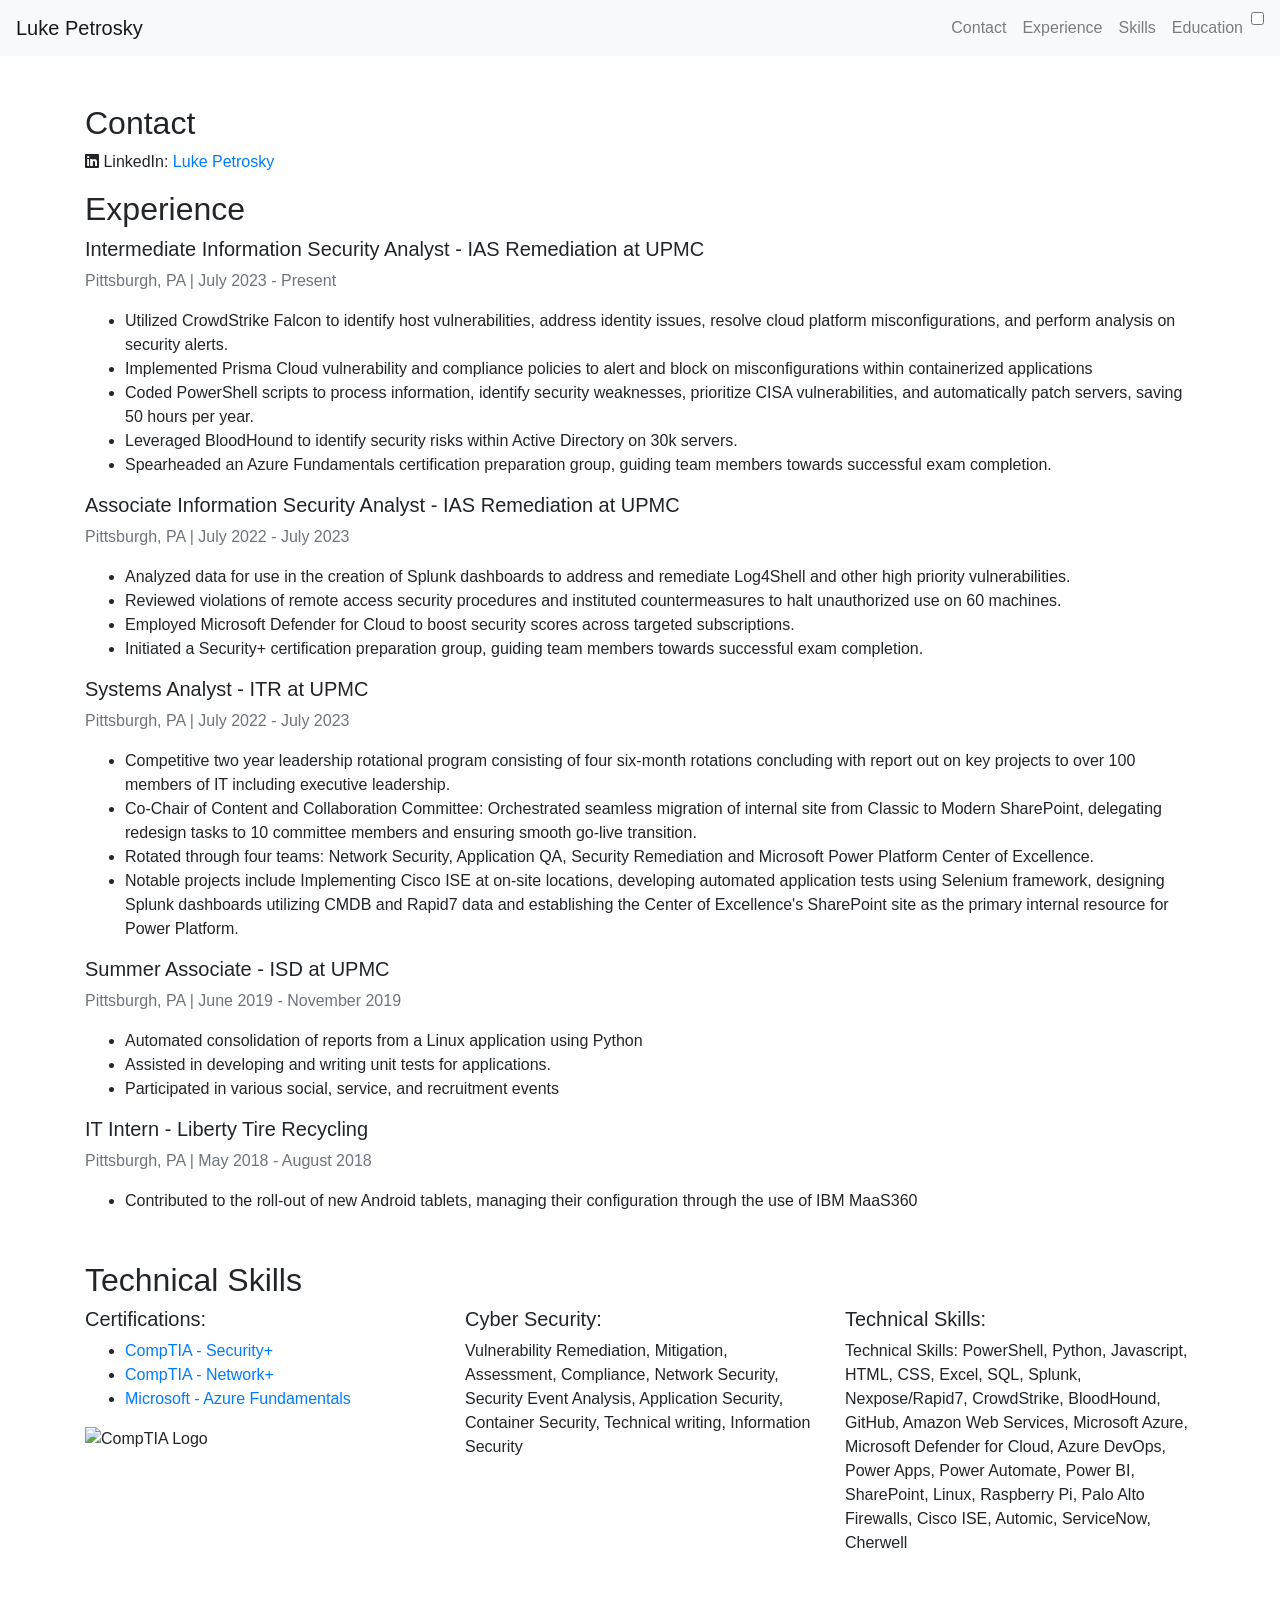
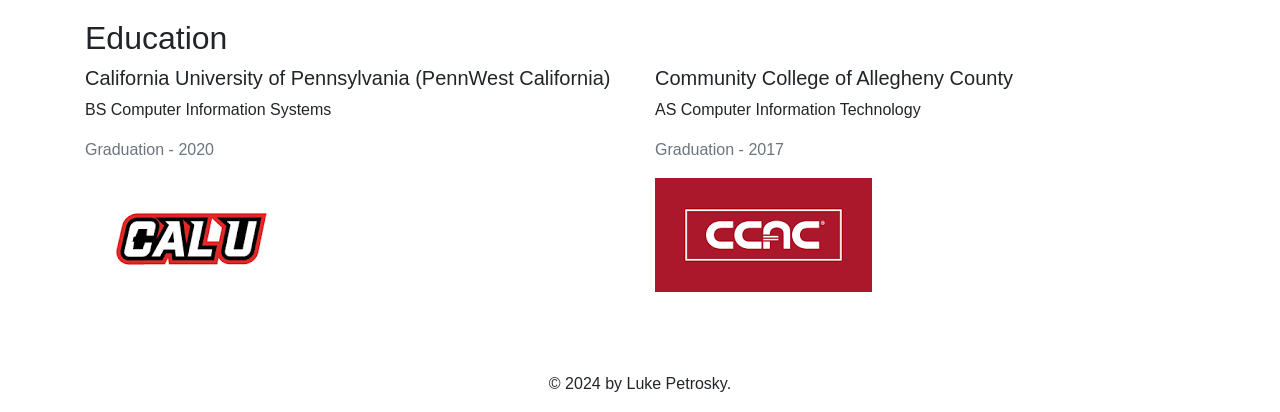
==== index.html @ 0eb3cc30 "Remove personal email and phone number from website" ====
<!DOCTYPE html>
<html lang="en">

<head>
    <meta charset="UTF-8">
    <meta name="viewport" content="width=device-width, initial-scale=1.0">
    <title>Luke Petrosky - Resume</title>
    <link href="https://maxcdn.bootstrapcdn.com/bootstrap/4.5.2/css/bootstrap.min.css" rel="stylesheet">
    <link rel="stylesheet" href="styles.css">
    <link rel="stylesheet" href="https://cdnjs.cloudflare.com/ajax/libs/font-awesome/5.15.3/css/all.min.css">
    <link rel="stylesheet" href="https://cdnjs.cloudflare.com/ajax/libs/aos/2.3.1/aos.css">
    <script defer src="https://cdnjs.cloudflare.com/ajax/libs/aos/2.3.1/aos.js"></script>
    <script defer src="scripts.js"></script>
</head>

<body>
    <!-- Navbar -->
    <nav class="navbar navbar-expand-lg navbar-light bg-light">
        <a class="navbar-brand" href="#">Luke Petrosky</a>
        <button class="navbar-toggler" type="button" data-toggle="collapse" data-target="#navbarNav"
            aria-controls="navbarNav" aria-expanded="false" aria-label="Toggle navigation">
            <span class="navbar-toggler-icon"></span>
        </button>
        <div class="collapse navbar-collapse" id="navbarNav">
            <ul class="navbar-nav ml-auto">
                <li class="nav-item">
                    <a class="nav-link" href="#contact">Contact</a>
                </li>
                <li class="nav-item">
                    <a class="nav-link" href="#experience">Experience</a>
                </li>
                <li class="nav-item">
                    <a class="nav-link" href="#skills">Skills</a>
                </li>
                <li class="nav-item">
                    <a class="nav-link" href="#education">Education</a>
                </li>
                <div class="theme-switch-wrapper">
                    <label class="theme-switch" for="checkbox">
                        <input type="checkbox" id="checkbox" />
                        <div class="slider round"></div>
                    </label>
                </div>
            </ul>
        </div>
    </nav>

    <!-- Content Sections -->
    <div class="container mt-5">
        
        <!-- Contact Section -->
        <section id="contact" data-aos="fade-up" data-aos-delay="450">
            <h2>Contact</h2>
            <div class="row">
                <div class="col-lg-4 col-md-12">
                    <p><i class="fab fa-linkedin"></i> LinkedIn: <a href="https://www.linkedin.com/in/petroskyluke" target="_blank">Luke Petrosky</a></p>
                </div>
            </div>
        </section>        

        <!-- Experience Section -->
        <section id="experience" class="mb-5" data-aos="fade-up" data-aos-delay="150">
            <h2>Experience</h2>

            <!-- Intermediate Information Security Analyst - IAS Remediation at UPMC -->
            <h5>Intermediate Information Security Analyst - IAS Remediation at UPMC</h5>
            <p class="text-muted">Pittsburgh, PA | July 2023 - Present</p>
            <ul>
                <li>Utilized CrowdStrike Falcon to identify host vulnerabilities, address identity issues, resolve cloud platform misconfigurations, and perform analysis on security alerts.</li>
                <li>Implemented Prisma Cloud vulnerability and compliance policies to alert and block on misconfigurations within containerized applications</li>
                <li>Coded PowerShell scripts to process information, identify security weaknesses, prioritize CISA vulnerabilities, and automatically patch servers, saving 50 hours per year.</li>
                <li>Leveraged BloodHound to identify security risks within Active Directory on 30k servers.</li>
                <li>Spearheaded an Azure Fundamentals certification preparation group, guiding team members towards successful exam completion.</li>
            </ul>
                    
            <!-- Information Security Analyst - IAS Remediation at UPMC -->
            <h5>Associate Information Security Analyst - IAS Remediation at UPMC</h5>
            <p class="text-muted">Pittsburgh, PA | July 2022 - July 2023</p>
            <ul>
                <li>Analyzed data for use in the creation of Splunk dashboards to address and remediate Log4Shell and other high priority vulnerabilities.</li>
                <li>Reviewed violations of remote access security procedures and instituted countermeasures to halt unauthorized use on 60 machines.</li>
                <li>Employed Microsoft Defender for Cloud to boost security scores across targeted subscriptions.</li>
                <li>Initiated a Security+ certification preparation group, guiding team members towards successful exam completion.</li>
            </ul>               

            <!-- Systems Analyst - ITR at UPMC -->
            <h5>Systems Analyst - ITR at UPMC</h5>
            <p class="text-muted">Pittsburgh, PA | July 2022 - July 2023</p>
            <ul>
                <li>Competitive two year leadership rotational program consisting of four six-month rotations concluding with report out on key projects to over 100 members of IT including executive leadership.</li>
                <li>Co-Chair of Content and Collaboration Committee: Orchestrated seamless migration of internal site from Classic to Modern SharePoint, delegating redesign tasks to 10 committee members and ensuring smooth go-live transition.</li>
                <li>Rotated through four teams: Network Security, Application QA, Security Remediation and Microsoft Power Platform Center of Excellence.</li>
                <li>Notable projects include Implementing Cisco ISE at on-site locations, developing automated application tests using Selenium framework, designing Splunk dashboards utilizing CMDB and Rapid7 data and establishing the Center of Excellence's SharePoint site as the primary internal resource for Power Platform.</li>
            </ul> 
             

            <!-- UPMC - Summer Associate Information Services Division -->
            <h5>Summer Associate - ISD at UPMC</h5>
            <p class="text-muted">Pittsburgh, PA | June 2019 - November 2019</p>
            <ul>
                <li>Automated consolidation of reports from a Linux application using Python</li>
                <li>Assisted in developing and writing unit tests for applications.</li>
                <li>Participated in various social, service, and recruitment events</li>
            </ul>

            <!-- Liberty Tire Recycling - IT Intern -->
            <h5>IT Intern - Liberty Tire Recycling</h5>
            <p class="text-muted">Pittsburgh, PA | May 2018 - August 2018</p>
            <ul>
                <li>Contributed to the roll-out of new Android tablets, managing their configuration through the use of IBM MaaS360</li>
            </ul>

            <!-- Other Experience entries here -->
        </section>

        <!-- Technical Skills Section -->
        <section id="skills" class="mb-5" data-aos="fade-up" data-aos-delay="300">
            <h2>Technical Skills</h2>
            <div class="row">
                <div class="col-lg-4 col-md-12">
                    <h5>Certifications:</h5>
                    <ul>
                        <li><a href="https://www.credly.com/badges/768855b1-6e17-4459-abb5-33ac93d474e7/public_url" target="_blank">CompTIA - Security+</a></li>
                        <li><a href="https://www.credly.com/badges/8f2d72f3-b000-4897-94e5-d560f9b10db9/public_url" target="_blank">CompTIA - Network+</a></li>
                        <li><a href="https://learn.microsoft.com/en-us/users/lukepetrosky-2242/credentials/c1825ad7383b3719" target="_blank">Microsoft - Azure Fundamentals</a></li>
                    </ul>
                    <img src="https://logowik.com/content/uploads/images/comptia8985.logowik.com.webp" alt="CompTIA Logo" class="img-fluid mb-2" style="max-width: 150px;">
                </div>                
                
                <div class="col-lg-4 col-md-12">
                    <h5>Cyber Security:</h5>
                    <p>Vulnerability Remediation, Mitigation, Assessment, Compliance, Network Security, Security Event Analysis, Application Security, Container Security, Technical writing, Information Security</p>
                </div>                
                <div class="col-lg-4 col-md-12">
                    <h5>Technical Skills:</h5>
                    <p>Technical Skills: PowerShell, Python, Javascript, HTML, CSS, Excel, SQL, Splunk, Nexpose/Rapid7, CrowdStrike, BloodHound, GitHub, Amazon Web Services, Microsoft Azure, Microsoft Defender for Cloud, Azure DevOps, Power Apps, Power Automate, Power BI, SharePoint, Linux, Raspberry Pi, Palo Alto Firewalls, Cisco ISE, Automic, ServiceNow, Cherwell</p>
                </div>
            </div>
        </section>

        <!-- Education Section -->
        <section id="education" class="mb-5" data-aos="fade-up" data-aos-delay="150">
            <h2>Education</h2>

            <div class="row">
                <div class="col-md-6">
                    <h5>California University of Pennsylvania (PennWest California)</h5>
                    <p>BS Computer Information Systems</p>
                    <p class="text-muted">Graduation - 2020</p>
                    <img src="[data-uri]"
                        alt="CALU Logo" class="img-fluid mb-2">
                </div>
                <div class="col-md-6">
                    <h5>Community College of Allegheny County</h5>
                    <p>AS Computer Information Technology</p>
                    <p class="text-muted">Graduation - 2017</p>
                    <img src="[data-uri]"
                        alt="CCAC Logo" class="img-fluid mb-2">
                </div>
            </div>
        </section>
    </div>

    <!-- Footer (if you want one) -->
    <footer class="mt-5">
        <div class="text-center py-3">
            © 2024 by Luke Petrosky.</i>
        </div>
    </footer>

    <!-- JS Libraries -->
    <script src="https://code.jquery.com/jquery-3.5.1.slim.min.js"></script>
    <script src="https://cdn.jsdelivr.net/npm/@popperjs/core@2.9.2/dist/umd/popper.min.js"></script>
    <script src="https://maxcdn.bootstrapcdn.com/bootstrap/4.5.2/js/bootstrap.min.js"></script>
    <script src="https://cdnjs.cloudflare.com/ajax/libs/aos/2.3.1/aos.js"></script>
    <script>
        AOS.init({
            duration: 1200,
        });
    </script>

</body>

</html>
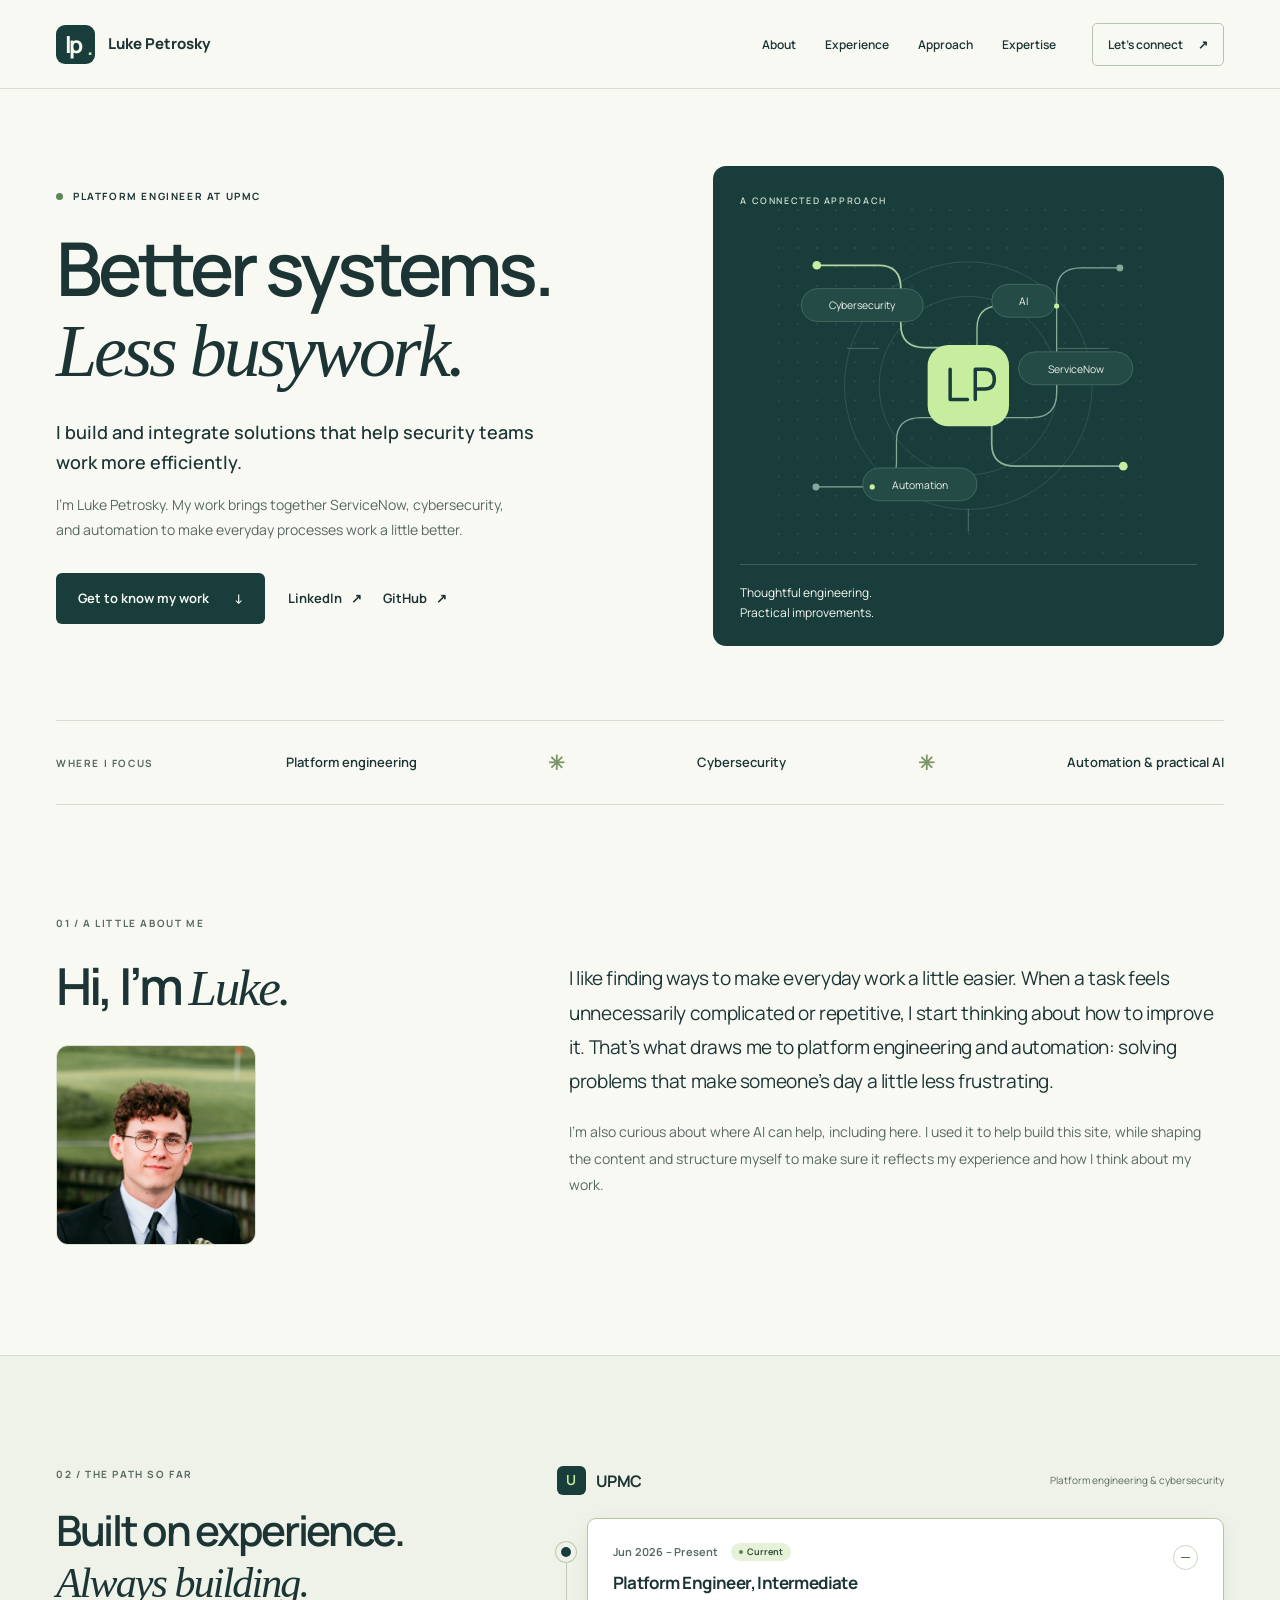
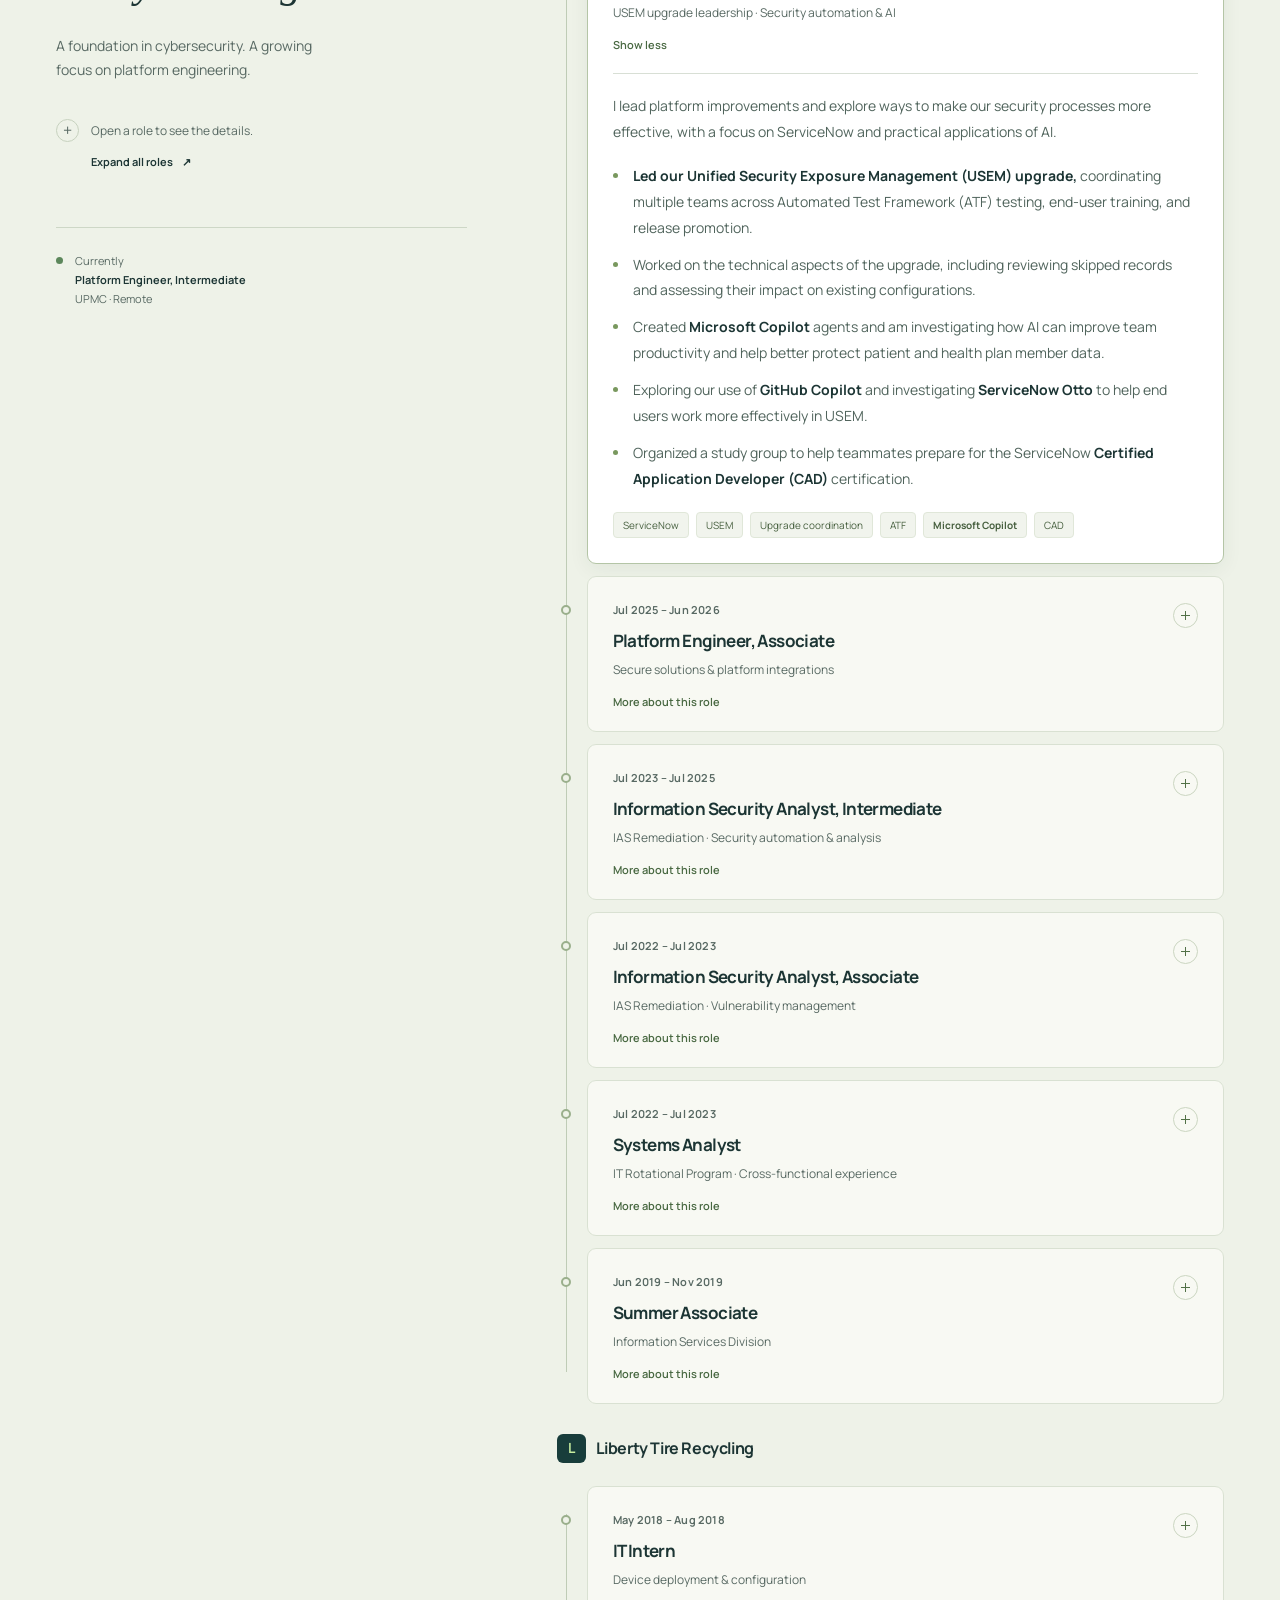
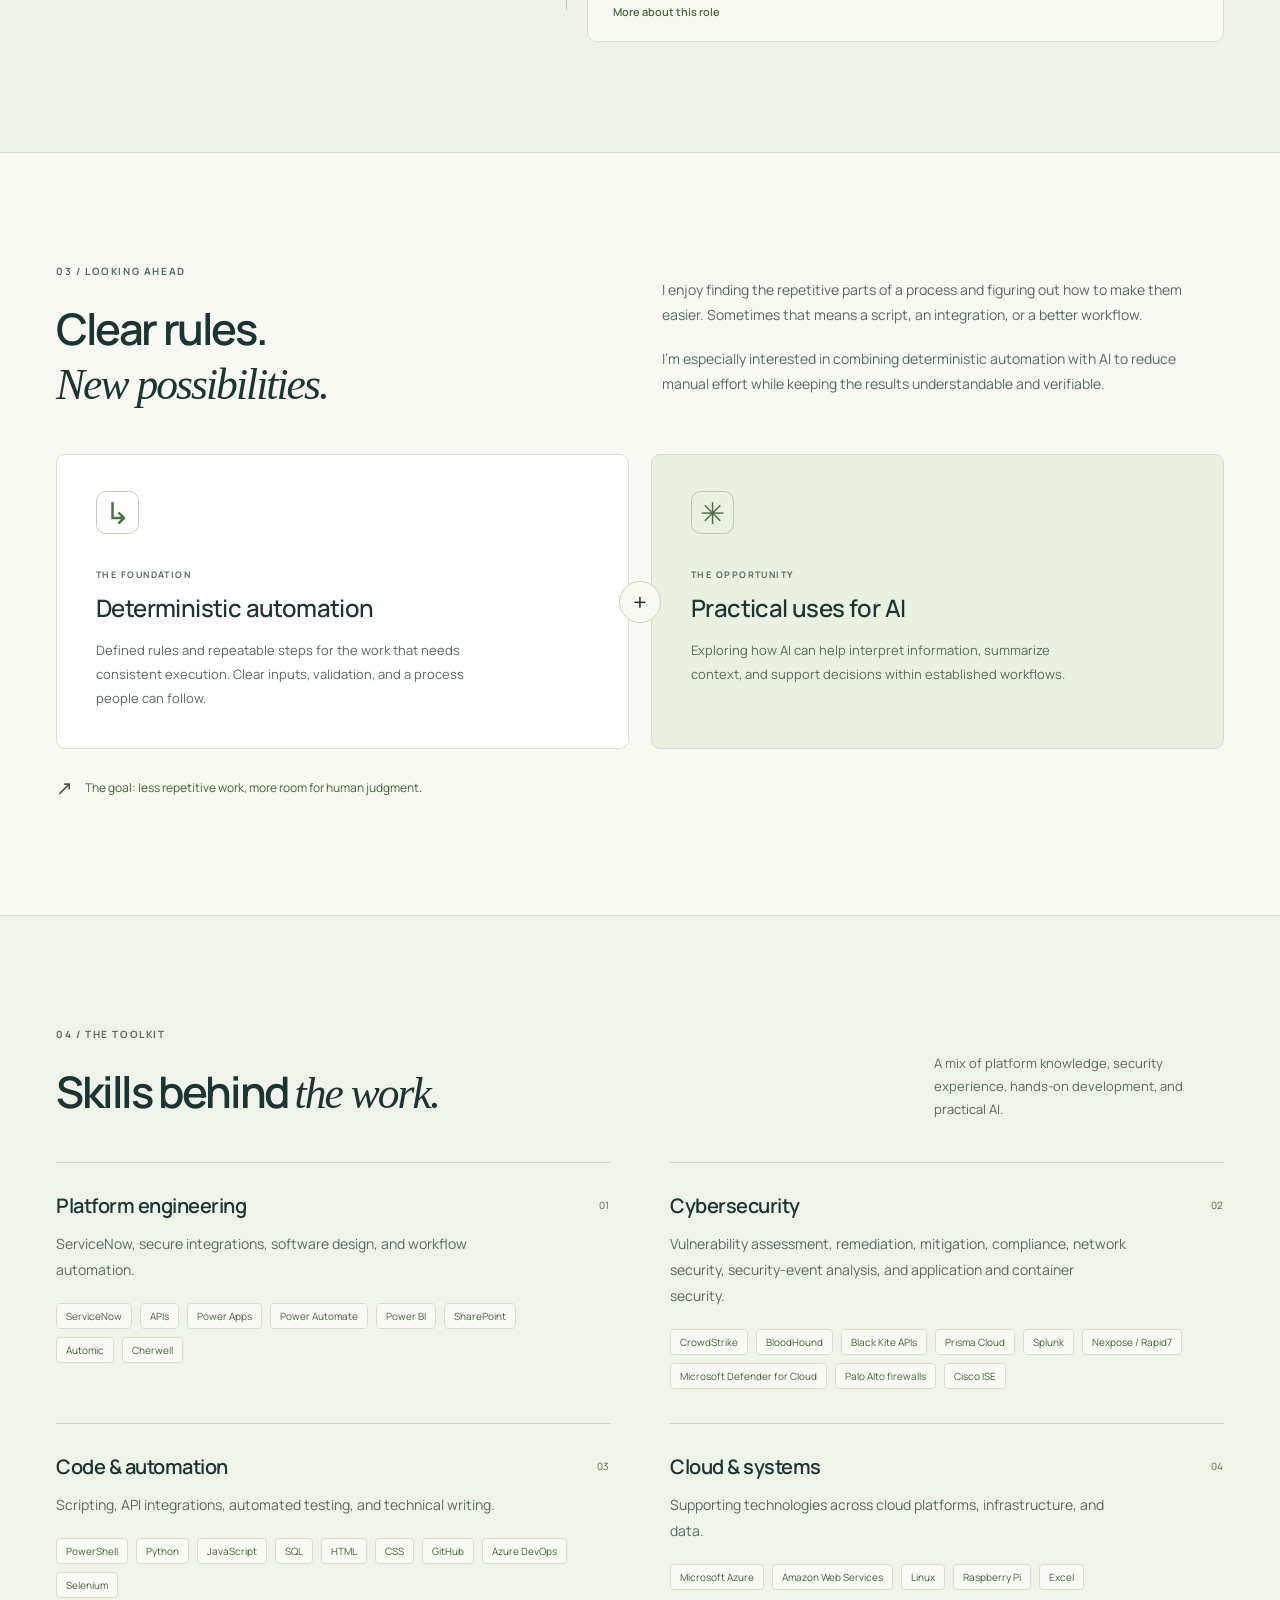
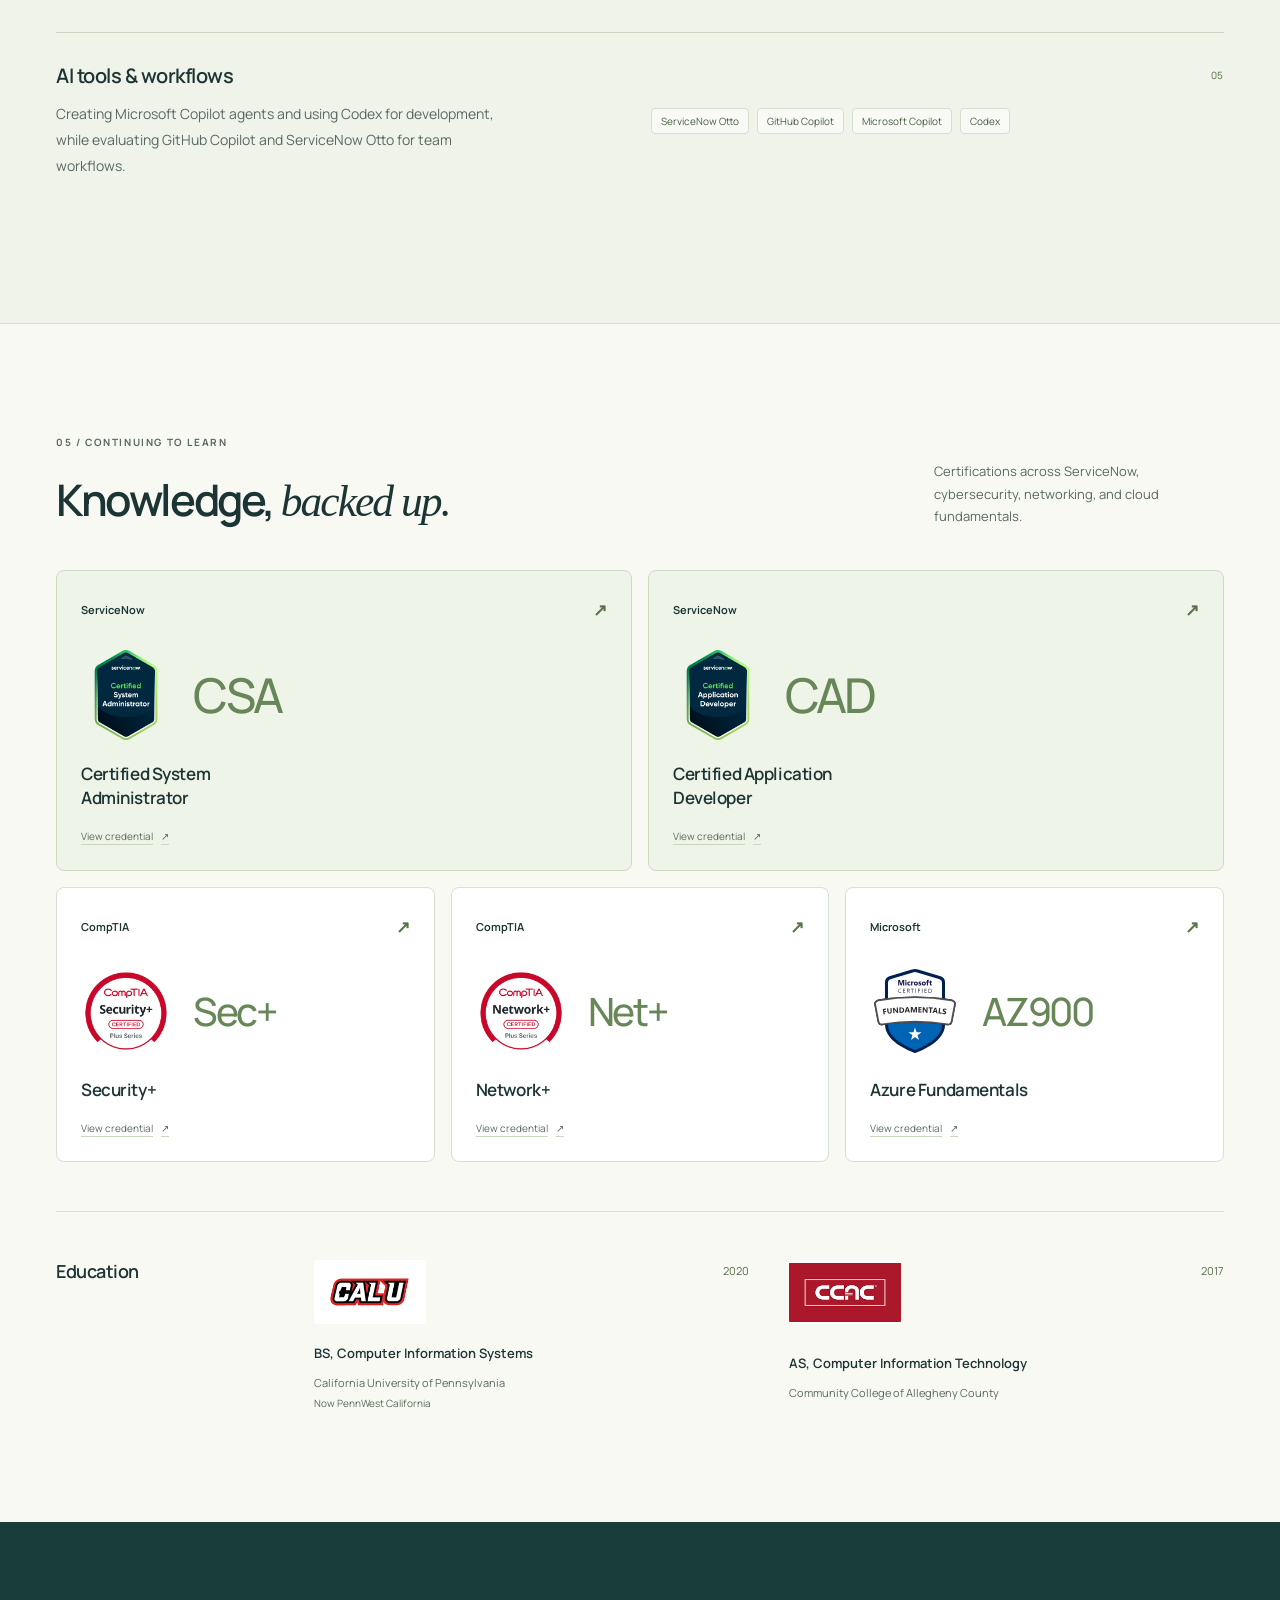
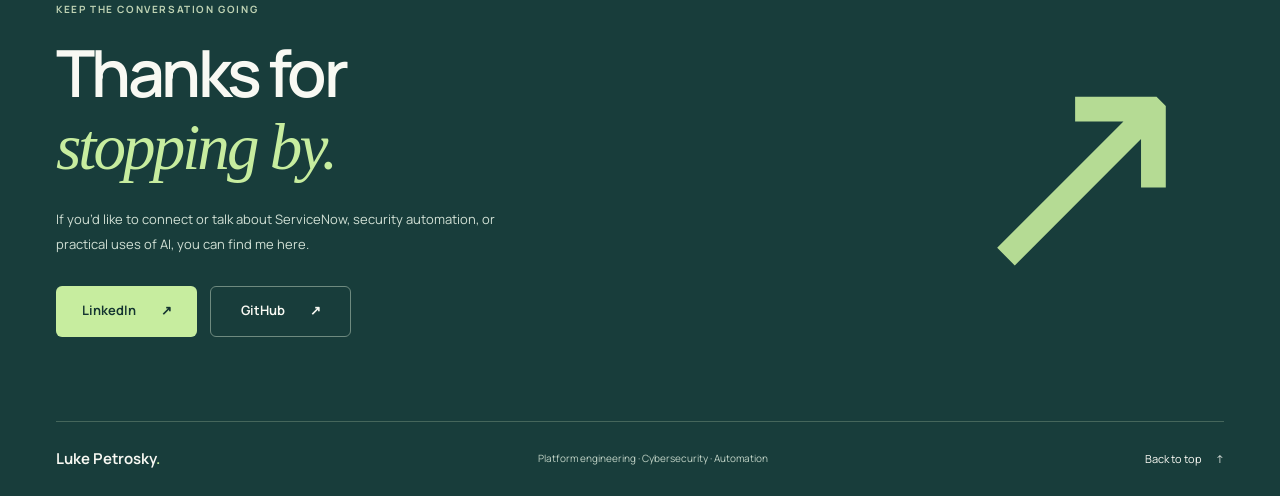
==== commit 19b3420e: "Redesign professional portfolio with updated experience and credentials" ====
--- a/index.html
+++ b/index.html
@@ -1,184 +1,233 @@
 <!DOCTYPE html>
 <html lang="en">
-
 <head>
-    <meta charset="UTF-8">
-    <meta name="viewport" content="width=device-width, initial-scale=1.0">
-    <title>Luke Petrosky - Resume</title>
-    <link href="https://maxcdn.bootstrapcdn.com/bootstrap/4.5.2/css/bootstrap.min.css" rel="stylesheet">
-    <link rel="stylesheet" href="styles.css">
-    <link rel="stylesheet" href="https://cdnjs.cloudflare.com/ajax/libs/font-awesome/5.15.3/css/all.min.css">
-    <link rel="stylesheet" href="https://cdnjs.cloudflare.com/ajax/libs/aos/2.3.1/aos.css">
-    <script defer src="https://cdnjs.cloudflare.com/ajax/libs/aos/2.3.1/aos.js"></script>
-    <script defer src="scripts.js"></script>
+  <meta charset="utf-8">
+  <meta name="viewport" content="width=device-width, initial-scale=1">
+  <meta name="theme-color" content="#183d3b">
+  <title>Luke Petrosky | Platform Engineering &amp; Cybersecurity</title>
+  <meta name="description" content="Luke Petrosky is a Platform Engineer at UPMC focused on ServiceNow, cybersecurity, and automation. Explore his experience, skills, certifications, and interest in practical AI.">
+  <link rel="canonical" href="https://petroskyluke.com/">
+  <meta property="og:type" content="website">
+  <meta property="og:title" content="Luke Petrosky | Platform Engineering &amp; Cybersecurity">
+  <meta property="og:description" content="Building better systems and making everyday work a little easier. ServiceNow, cybersecurity, and automation.">
+  <meta property="og:url" content="https://petroskyluke.com/">
+  <link rel="icon" href="assets/favicon.svg" type="image/svg+xml">
+  <link rel="preload" href="assets/manrope-latin.woff2" as="font" type="font/woff2" crossorigin>
+  <link rel="stylesheet" href="styles.css">
+  <script src="scripts.js" defer></script>
 </head>
-
 <body>
-    <!-- Navbar -->
-    <nav class="navbar navbar-expand-lg navbar-light bg-light">
-        <a class="navbar-brand" href="#">Luke Petrosky</a>
-        <button class="navbar-toggler" type="button" data-toggle="collapse" data-target="#navbarNav"
-            aria-controls="navbarNav" aria-expanded="false" aria-label="Toggle navigation">
-            <span class="navbar-toggler-icon"></span>
-        </button>
-        <div class="collapse navbar-collapse" id="navbarNav">
-            <ul class="navbar-nav ml-auto">
-                <li class="nav-item">
-                    <a class="nav-link" href="#contact">Contact</a>
-                </li>
-                <li class="nav-item">
-                    <a class="nav-link" href="#experience">Experience</a>
-                </li>
-                <li class="nav-item">
-                    <a class="nav-link" href="#skills">Skills</a>
-                </li>
-                <li class="nav-item">
-                    <a class="nav-link" href="#education">Education</a>
-                </li>
-                <div class="theme-switch-wrapper">
-                    <label class="theme-switch" for="checkbox">
-                        <input type="checkbox" id="checkbox" />
-                        <div class="slider round"></div>
-                    </label>
-                </div>
-            </ul>
-        </div>
-    </nav>
-
-    <!-- Content Sections -->
-    <div class="container mt-5">
-        
-        <!-- Contact Section -->
-        <section id="contact" data-aos="fade-up" data-aos-delay="450">
-            <h2>Contact</h2>
-            <div class="row">
-                <div class="col-lg-4 col-md-12">
-                    <p><i class="fab fa-linkedin"></i> LinkedIn: <a href="https://www.linkedin.com/in/petroskyluke" target="_blank">Luke Petrosky</a></p>
-                </div>
-            </div>
-        </section>        
-
-        <!-- Experience Section -->
-        <section id="experience" class="mb-5" data-aos="fade-up" data-aos-delay="150">
-            <h2>Experience</h2>
-
-            <!-- Intermediate Information Security Analyst - IAS Remediation at UPMC -->
-            <h5>Intermediate Information Security Analyst - IAS Remediation at UPMC</h5>
-            <p class="text-muted">Pittsburgh, PA | July 2023 - Present</p>
-            <ul>
-                <li>Utilized CrowdStrike Falcon to identify host vulnerabilities, address identity issues, resolve cloud platform misconfigurations, and perform analysis on security alerts.</li>
-                <li>Implemented Prisma Cloud vulnerability and compliance policies to alert and block on misconfigurations within containerized applications</li>
-                <li>Coded PowerShell scripts to process information, identify security weaknesses, prioritize CISA vulnerabilities, and automatically patch servers, saving 50 hours per year.</li>
-                <li>Leveraged BloodHound to identify security risks within Active Directory on 30k servers.</li>
-                <li>Spearheaded an Azure Fundamentals certification preparation group, guiding team members towards successful exam completion.</li>
-            </ul>
-                    
-            <!-- Information Security Analyst - IAS Remediation at UPMC -->
-            <h5>Associate Information Security Analyst - IAS Remediation at UPMC</h5>
-            <p class="text-muted">Pittsburgh, PA | July 2022 - July 2023</p>
-            <ul>
-                <li>Analyzed data for use in the creation of Splunk dashboards to address and remediate Log4Shell and other high priority vulnerabilities.</li>
-                <li>Reviewed violations of remote access security procedures and instituted countermeasures to halt unauthorized use on 60 machines.</li>
-                <li>Employed Microsoft Defender for Cloud to boost security scores across targeted subscriptions.</li>
-                <li>Initiated a Security+ certification preparation group, guiding team members towards successful exam completion.</li>
-            </ul>               
-
-            <!-- Systems Analyst - ITR at UPMC -->
-            <h5>Systems Analyst - ITR at UPMC</h5>
-            <p class="text-muted">Pittsburgh, PA | July 2022 - July 2023</p>
-            <ul>
-                <li>Competitive two year leadership rotational program consisting of four six-month rotations concluding with report out on key projects to over 100 members of IT including executive leadership.</li>
-                <li>Co-Chair of Content and Collaboration Committee: Orchestrated seamless migration of internal site from Classic to Modern SharePoint, delegating redesign tasks to 10 committee members and ensuring smooth go-live transition.</li>
-                <li>Rotated through four teams: Network Security, Application QA, Security Remediation and Microsoft Power Platform Center of Excellence.</li>
-                <li>Notable projects include Implementing Cisco ISE at on-site locations, developing automated application tests using Selenium framework, designing Splunk dashboards utilizing CMDB and Rapid7 data and establishing the Center of Excellence's SharePoint site as the primary internal resource for Power Platform.</li>
-            </ul> 
-             
-
-            <!-- UPMC - Summer Associate Information Services Division -->
-            <h5>Summer Associate - ISD at UPMC</h5>
-            <p class="text-muted">Pittsburgh, PA | June 2019 - November 2019</p>
-            <ul>
-                <li>Automated consolidation of reports from a Linux application using Python</li>
-                <li>Assisted in developing and writing unit tests for applications.</li>
-                <li>Participated in various social, service, and recruitment events</li>
-            </ul>
-
-            <!-- Liberty Tire Recycling - IT Intern -->
-            <h5>IT Intern - Liberty Tire Recycling</h5>
-            <p class="text-muted">Pittsburgh, PA | May 2018 - August 2018</p>
-            <ul>
-                <li>Contributed to the roll-out of new Android tablets, managing their configuration through the use of IBM MaaS360</li>
-            </ul>
-
-            <!-- Other Experience entries here -->
-        </section>
-
-        <!-- Technical Skills Section -->
-        <section id="skills" class="mb-5" data-aos="fade-up" data-aos-delay="300">
-            <h2>Technical Skills</h2>
-            <div class="row">
-                <div class="col-lg-4 col-md-12">
-                    <h5>Certifications:</h5>
-                    <ul>
-                        <li><a href="https://www.credly.com/badges/768855b1-6e17-4459-abb5-33ac93d474e7/public_url" target="_blank">CompTIA - Security+</a></li>
-                        <li><a href="https://www.credly.com/badges/8f2d72f3-b000-4897-94e5-d560f9b10db9/public_url" target="_blank">CompTIA - Network+</a></li>
-                        <li><a href="https://learn.microsoft.com/en-us/users/lukepetrosky-2242/credentials/c1825ad7383b3719" target="_blank">Microsoft - Azure Fundamentals</a></li>
-                    </ul>
-                    <img src="https://logowik.com/content/uploads/images/comptia8985.logowik.com.webp" alt="CompTIA Logo" class="img-fluid mb-2" style="max-width: 150px;">
-                </div>                
-                
-                <div class="col-lg-4 col-md-12">
-                    <h5>Cyber Security:</h5>
-                    <p>Vulnerability Remediation, Mitigation, Assessment, Compliance, Network Security, Security Event Analysis, Application Security, Container Security, Technical writing, Information Security</p>
-                </div>                
-                <div class="col-lg-4 col-md-12">
-                    <h5>Technical Skills:</h5>
-                    <p>Technical Skills: PowerShell, Python, Javascript, HTML, CSS, Excel, SQL, Splunk, Nexpose/Rapid7, CrowdStrike, BloodHound, GitHub, Amazon Web Services, Microsoft Azure, Microsoft Defender for Cloud, Azure DevOps, Power Apps, Power Automate, Power BI, SharePoint, Linux, Raspberry Pi, Palo Alto Firewalls, Cisco ISE, Automic, ServiceNow, Cherwell</p>
-                </div>
-            </div>
-        </section>
-
-        <!-- Education Section -->
-        <section id="education" class="mb-5" data-aos="fade-up" data-aos-delay="150">
-            <h2>Education</h2>
-
-            <div class="row">
-                <div class="col-md-6">
-                    <h5>California University of Pennsylvania (PennWest California)</h5>
-                    <p>BS Computer Information Systems</p>
-                    <p class="text-muted">Graduation - 2020</p>
-                    <img src="[data-uri]"
-                        alt="CALU Logo" class="img-fluid mb-2">
-                </div>
-                <div class="col-md-6">
-                    <h5>Community College of Allegheny County</h5>
-                    <p>AS Computer Information Technology</p>
-                    <p class="text-muted">Graduation - 2017</p>
-                    <img src="[data-uri]"
-                        alt="CCAC Logo" class="img-fluid mb-2">
-                </div>
-            </div>
-        </section>
+  <a class="skip-link" href="#main">Skip to content</a>
+  <header class="site-header">
+    <div class="header-inner wrap">
+      <a class="brand" href="#top" aria-label="Luke Petrosky, back to top"><span class="monogram" aria-hidden="true">lp<span>.</span></span><span>Luke Petrosky</span></a>
+      <button class="menu-toggle" type="button" aria-expanded="false" aria-controls="site-nav" hidden>Menu <span class="menu-icon" aria-hidden="true"></span></button>
+      <nav class="site-nav" id="site-nav" aria-label="Main navigation">
+        <a href="#about">About</a>
+        <a href="#experience">Experience</a>
+        <a href="#approach">Approach</a>
+        <a href="#skills">Expertise</a>
+        <a class="nav-connect" href="#contact">Let’s connect <span aria-hidden="true">↗</span></a>
+      </nav>
     </div>
-
-    <!-- Footer (if you want one) -->
-    <footer class="mt-5">
-        <div class="text-center py-3">
-            © 2024 by Luke Petrosky.</i>
-        </div>
-    </footer>
-
-    <!-- JS Libraries -->
-    <script src="https://code.jquery.com/jquery-3.5.1.slim.min.js"></script>
-    <script src="https://cdn.jsdelivr.net/npm/@popperjs/core@2.9.2/dist/umd/popper.min.js"></script>
-    <script src="https://maxcdn.bootstrapcdn.com/bootstrap/4.5.2/js/bootstrap.min.js"></script>
-    <script src="https://cdnjs.cloudflare.com/ajax/libs/aos/2.3.1/aos.js"></script>
-    <script>
-        AOS.init({
-            duration: 1200,
-        });
-    </script>
-
+  </header>
+
+  <main id="main">
+    <section class="hero wrap" id="top" aria-labelledby="hero-title">
+      <div class="hero-copy">
+        <p class="eyebrow"><span class="small-dot" aria-hidden="true"></span> Platform engineer at UPMC</p>
+        <h1 id="hero-title">Better systems.<br><span class="serif">Less busywork.</span></h1>
+        <p class="hero-lead">I build and integrate solutions that help security teams work more efficiently.</p>
+        <p class="hero-description">I’m Luke Petrosky. My work brings together ServiceNow, cybersecurity, and automation to make everyday processes work a little better.</p>
+        <div class="hero-actions">
+          <a class="button button-dark" href="#experience">Get to know my work <span aria-hidden="true">↓</span></a>
+          <a class="text-link" href="https://www.linkedin.com/in/petroskyluke/" target="_blank" rel="noopener noreferrer">LinkedIn <span aria-hidden="true">↗</span></a>
+          <a class="text-link" href="https://github.com/petroskyluke" target="_blank" rel="noopener noreferrer">GitHub <span aria-hidden="true">↗</span></a>
+        </div>
+      </div>
+      <div class="hero-art" aria-hidden="true">
+        <div class="art-heading"><span>A CONNECTED APPROACH</span></div>
+        <svg class="connection-art" viewBox="0 0 440 410" fill="none">
+          <defs>
+            <pattern id="dot-grid" width="22" height="22" patternUnits="userSpaceOnUse"><circle cx="1" cy="1" r="1" fill="#345754"/></pattern>
+            <linearGradient id="route" x1="30" y1="40" x2="410" y2="370" gradientUnits="userSpaceOnUse"><stop stop-color="#bddda1"/><stop offset="1" stop-color="#759c91"/></linearGradient>
+          </defs>
+          <rect width="440" height="410" fill="url(#dot-grid)"/>
+          <circle cx="220" cy="204" r="143" stroke="#365957"/>
+          <circle cx="220" cy="204" r="103" stroke="#365957"/>
+          <path d="M45 65H116Q142 65 142 91V133Q142 160 170 160H218Q247 160 247 189V271Q247 297 275 297H399" stroke="url(#route)" stroke-width="2"/>
+          <path d="M44 321H109Q137 321 137 293V268Q137 241 165 241H293Q322 241 322 212V95Q322 68 350 68H395" stroke="#85a99b" stroke-width="1.5"/>
+          <path d="M230 157V138Q230 112 256 112H284" stroke="#a6c89c" stroke-width="1.5"/>
+          <path d="M80 161H117M322 161H382M220 346V373" stroke="#547770"/>
+          <circle cx="45" cy="65" r="5" fill="#c7ed9f"/><circle cx="399" cy="297" r="5" fill="#c7ed9f"/>
+          <circle cx="44" cy="321" r="4" fill="#85a99b"/><circle cx="395" cy="68" r="4" fill="#85a99b"/>
+          <rect x="173" y="157" width="94" height="94" rx="24" fill="#c7ed9f"/>
+          <path d="M199 185V220H219M228 220V185H239Q250 185 250 197Q250 208 239 208H228" stroke="#183d3b" stroke-width="4" stroke-linecap="round" stroke-linejoin="round"/>
+          <rect x="27" y="92" width="141" height="38" rx="19" fill="#254b47" stroke="#486c60"/>
+          <text x="97.5" y="116" text-anchor="middle" fill="#edf3e8" font-family="Manrope, sans-serif" font-size="12">Cybersecurity</text>
+          <rect x="278" y="165" width="132" height="38" rx="19" fill="#254b47" stroke="#486c60"/>
+          <text x="344" y="189" text-anchor="middle" fill="#edf3e8" font-family="Manrope, sans-serif" font-size="12">ServiceNow</text>
+          <rect x="98" y="299" width="132" height="38" rx="19" fill="#254b47" stroke="#486c60"/>
+          <text x="164" y="323" text-anchor="middle" fill="#edf3e8" font-family="Manrope, sans-serif" font-size="12">Automation</text>
+          <rect x="247" y="87" width="74" height="38" rx="19" fill="#254b47" stroke="#486c60"/>
+          <text x="284" y="111" text-anchor="middle" fill="#edf3e8" font-family="Manrope, sans-serif" font-size="12">AI</text>
+          <circle cx="322" cy="112" r="3" fill="#c7ed9f"/><circle cx="109" cy="321" r="3" fill="#c7ed9f"/>
+        </svg>
+        <div class="art-caption"><span>Thoughtful engineering.<br>Practical improvements.</span></div>
+      </div>
+    </section>
+
+    <div class="focus-strip wrap" aria-label="Areas of focus">
+      <span class="eyebrow">Where I focus</span>
+      <span>Platform engineering</span><span class="strip-star" aria-hidden="true">✳</span>
+      <span>Cybersecurity</span><span class="strip-star" aria-hidden="true">✳</span>
+      <span>Automation &amp; practical AI</span>
+    </div>
+
+    <section class="about-section wrap section" id="about" aria-labelledby="about-title">
+      <div class="section-aside"><p class="eyebrow section-index">01 / A little about me</p><h2 id="about-title">Hi, I’m <span class="serif">Luke.</span></h2><img class="about-portrait" src="assets/luke-petrosky.jpg" alt="Luke Petrosky" width="200" height="200" loading="lazy" decoding="async"></div>
+      <div class="about-copy">
+        <p class="large-copy">I like finding ways to make everyday work a little easier. When a task feels unnecessarily complicated or repetitive, I start thinking about how to improve it. That’s what draws me to platform engineering and automation: solving problems that make someone’s day a little less frustrating.</p>
+        <p>I’m also curious about where AI can help, including here. I used it to help build this site, while shaping the content and structure myself to make sure it reflects my experience and how I think about my work.</p>
+      </div>
+    </section>
+
+    <section class="experience-section section" id="experience" aria-labelledby="experience-title">
+      <div class="wrap experience-layout">
+        <div class="experience-intro">
+          <p class="eyebrow section-index">02 / The path so far</p>
+          <h2 id="experience-title">Built on experience.<br><span class="serif">Always building.</span></h2>
+          <p>A foundation in cybersecurity. A growing focus on platform engineering.</p>
+          <p class="timeline-instruction"><span aria-hidden="true">+</span> Open a role to see the details.</p>
+          <button class="expand-all text-link" type="button" hidden>Expand all roles <span aria-hidden="true">↗</span></button>
+          <div class="career-note"><span class="small-dot" aria-hidden="true"></span><span>Currently<br><strong>Platform Engineer, Intermediate</strong><br>UPMC · Remote</span></div>
+        </div>
+
+        <div class="career-timeline">
+          <div class="employer-heading"><span class="employer-mark" aria-hidden="true">U</span><h3>UPMC</h3><span class="employer-caption">Platform engineering &amp; cybersecurity</span></div>
+          <div class="role-list">
+            <details class="role current-role" open>
+              <summary><span class="role-heading"><span class="role-date">Jun 2026 – Present <span class="current-badge">Current</span></span><span class="role-title">Platform Engineer, Intermediate</span><span class="role-summary">USEM upgrade leadership · Security automation &amp; AI</span><span class="details-label"><span class="when-closed">More about this role</span><span class="when-open">Show less</span></span></span><span class="expand-icon" aria-hidden="true"></span></summary>
+              <div class="role-body">
+                <p>I lead platform improvements and explore ways to make our security processes more effective, with a focus on ServiceNow and practical applications of AI.</p>
+                <ul class="accomplishments">
+                  <li><strong>Led our Unified Security Exposure Management (USEM) upgrade,</strong> coordinating multiple teams across Automated Test Framework (ATF) testing, end-user training, and release promotion.</li>
+                  <li>Worked on the technical aspects of the upgrade, including reviewing skipped records and assessing their impact on existing configurations.</li>
+                  <li>Created <strong>Microsoft Copilot</strong> agents and am investigating how AI can improve team productivity and help better protect patient and health plan member data.</li>
+                  <li>Exploring our use of <strong>GitHub Copilot</strong> and investigating <strong>ServiceNow Otto</strong> to help end users work more effectively in USEM.</li>
+                  <li>Organized a study group to help teammates prepare for the ServiceNow <strong>Certified Application Developer (CAD)</strong> certification.</li>
+                </ul>
+                <ul class="tags" aria-label="Related skills and certifications"><li>ServiceNow</li><li>USEM</li><li>Upgrade coordination</li><li>ATF</li><li><strong>Microsoft Copilot</strong></li><li>CAD</li></ul>
+              </div>
+            </details>
+            <details class="role">
+              <summary><span class="role-heading"><span class="role-date">Jul 2025 – Jun 2026</span><span class="role-title">Platform Engineer, Associate</span><span class="role-summary">Secure solutions &amp; platform integrations</span><span class="details-label"><span class="when-closed">More about this role</span><span class="when-open">Show less</span></span></span><span class="expand-icon" aria-hidden="true"></span></summary>
+              <div class="role-body">
+                <p>Built and integrated secure solutions on the ServiceNow platform to enhance organizational security posture and streamline remediation efforts.</p>
+                <p>Integrated CrowdStrike, BloodHound, and Burp Suite with ServiceNow through REST APIs to connect security tools with platform workflows.</p>
+                <p>Deepened my understanding of ServiceNow’s architecture, including Business Rules, Script Includes, and how client-side and server-side scripting work together to support application behavior and integrations.</p>
+                <p>Organized a study group to help teammates prepare for the ServiceNow <strong>Certified System Administrator (CSA)</strong> certification. All team members earned the credential.</p>
+                <ul class="tags" aria-label="Related skills and certifications"><li>ServiceNow</li><li>Business Rules</li><li>Script Includes</li><li>JavaScript</li><li>REST APIs</li><li>CrowdStrike</li><li>BloodHound</li><li>Burp Suite</li><li>CSA</li></ul>
+              </div>
+            </details>
+            <details class="role">
+              <summary><span class="role-heading"><span class="role-date">Jul 2023 – Jul 2025</span><span class="role-title">Information Security Analyst, Intermediate</span><span class="role-summary">IAS Remediation · Security automation &amp; analysis</span><span class="details-label"><span class="when-closed">More about this role</span><span class="when-open">Show less</span></span></span><span class="expand-icon" aria-hidden="true"></span></summary>
+              <div class="role-body">
+                <p>Automated cybersecurity processes with Python, PowerShell, and JavaScript, including work with the CrowdStrike, Black Kite, and BloodHound APIs.</p>
+                <ul class="accomplishments">
+                  <li>Created PowerShell scripts to process security information, prioritize CISA vulnerabilities, and automate server patching.</li>
+                  <li>Used BloodHound to identify Active Directory security risks.</li>
+                  <li>Used CrowdStrike Falcon to investigate host vulnerabilities, identity issues, cloud misconfigurations, and security alerts.</li>
+                  <li>Implemented Prisma Cloud vulnerability and compliance policies for containerized applications.</li>
+                  <li>Organized a study group to help teammates prepare for the Microsoft <strong>Azure Fundamentals</strong> certification.</li>
+                </ul>
+                <ul class="tags" aria-label="Relevant skills"><li>API integrations</li><li>PowerShell</li><li>Python</li><li>JavaScript</li><li>Cloud security</li></ul>
+              </div>
+            </details>
+            <details class="role">
+              <summary><span class="role-heading"><span class="role-date">Jul 2022 – Jul 2023</span><span class="role-title">Information Security Analyst, Associate</span><span class="role-summary">IAS Remediation · Vulnerability management</span><span class="details-label"><span class="when-closed">More about this role</span><span class="when-open">Show less</span></span></span><span class="expand-icon" aria-hidden="true"></span></summary>
+              <div class="role-body">
+                <ul class="accomplishments">
+                  <li>Analyzed data for Splunk dashboards supporting Log4Shell and other high-priority vulnerability remediation.</li>
+                  <li>Reviewed remote-access security violations and helped implement countermeasures across 60 machines.</li>
+                  <li>Used Microsoft Defender for Cloud to improve security scores across subscriptions.</li>
+                  <li>Organized a study group to help teammates prepare for the CompTIA <strong>Security+</strong> certification.</li>
+                </ul>
+                <ul class="tags" aria-label="Relevant skills"><li>Splunk</li><li>Microsoft Defender for Cloud</li><li>Remediation</li></ul>
+              </div>
+            </details>
+            <details class="role">
+              <summary><span class="role-heading"><span class="role-date">Jul 2022 – Jul 2023</span><span class="role-title">Systems Analyst</span><span class="role-summary">IT Rotational Program · Cross-functional experience</span><span class="details-label"><span class="when-closed">More about this role</span><span class="when-open">Show less</span></span></span><span class="expand-icon" aria-hidden="true"></span></summary>
+              <div class="role-body">
+                <ul class="accomplishments">
+                  <li>Rotated through Network Security, Application QA, Security Remediation, and the Microsoft Power Platform Center of Excellence.</li>
+                  <li>Co-chaired the Content and Collaboration Committee, coordinating a migration from Classic to Modern SharePoint with 10 team members.</li>
+                  <li>Contributed to Cisco ISE implementation, Selenium automated tests, and Splunk dashboards using CMDB and Rapid7 data.</li>
+                  <li>Helped establish the Center of Excellence’s SharePoint site as an internal Power Platform resource.</li>
+                  <li>Presented project work to more than 100 IT colleagues, including executive leadership.</li>
+                </ul>
+                <ul class="tags" aria-label="Relevant skills"><li>Power Platform</li><li>SharePoint</li><li>Selenium</li><li>Cisco ISE</li></ul>
+              </div>
+            </details>
+            <details class="role">
+              <summary><span class="role-heading"><span class="role-date">Jun 2019 – Nov 2019</span><span class="role-title">Summer Associate</span><span class="role-summary">Information Services Division</span><span class="details-label"><span class="when-closed">More about this role</span><span class="when-open">Show less</span></span></span><span class="expand-icon" aria-hidden="true"></span></summary>
+              <div class="role-body"><ul class="accomplishments"><li>Automated the consolidation of Linux application reports using Python.</li><li>Helped develop applications and unit tests.</li><li>Participated in service and recruitment activities.</li></ul><ul class="tags" aria-label="Relevant skills"><li>Python</li><li>Linux</li><li>Unit testing</li></ul></div>
+            </details>
+          </div>
+          <div class="employer-heading second-employer"><span class="employer-mark" aria-hidden="true">L</span><h3>Liberty Tire Recycling</h3></div>
+          <div class="role-list">
+            <details class="role">
+              <summary><span class="role-heading"><span class="role-date">May 2018 – Aug 2018</span><span class="role-title">IT Intern</span><span class="role-summary">Device deployment &amp; configuration</span><span class="details-label"><span class="when-closed">More about this role</span><span class="when-open">Show less</span></span></span><span class="expand-icon" aria-hidden="true"></span></summary>
+              <div class="role-body"><p>Supported the rollout and configuration of Android tablets using IBM MaaS360.</p><ul class="tags" aria-label="Relevant skills"><li>IBM MaaS360</li><li>Device management</li></ul></div>
+            </details>
+          </div>
+        </div>
+      </div>
+    </section>
+
+    <section class="approach-section wrap section" id="approach" aria-labelledby="approach-title">
+      <div class="approach-top"><div><p class="eyebrow section-index">03 / Looking ahead</p><h2 id="approach-title">Clear rules.<br><span class="serif">New possibilities.</span></h2></div><div class="approach-intro"><p>I enjoy finding the repetitive parts of a process and figuring out how to make them easier. Sometimes that means a script, an integration, or a better workflow.</p><p>I’m especially interested in combining deterministic automation with AI to reduce manual effort while keeping the results understandable and verifiable.</p></div></div>
+      <div class="approach-grid">
+        <article class="approach-card"><span class="approach-symbol" aria-hidden="true">↳</span><p class="eyebrow">The foundation</p><h3>Deterministic automation</h3><p>Defined rules and repeatable steps for the work that needs consistent execution. Clear inputs, validation, and a process people can follow.</p></article>
+        <div class="approach-plus" aria-hidden="true">+</div>
+        <article class="approach-card ai-card"><span class="approach-symbol" aria-hidden="true">✳</span><p class="eyebrow">The opportunity</p><h3>Practical uses for AI</h3><p>Exploring how AI can help interpret information, summarize context, and support decisions within established workflows.</p></article>
+      </div>
+      <p class="approach-bottom"><span aria-hidden="true">↗</span> The goal: less repetitive work, more room for human judgment.</p>
+    </section>
+
+    <section class="skills-section section" id="skills" aria-labelledby="skills-title">
+      <div class="wrap">
+        <div class="section-heading-row"><div><p class="eyebrow section-index">04 / The toolkit</p><h2 id="skills-title">Skills behind <span class="serif">the work.</span></h2></div><p>A mix of platform knowledge, security experience, hands-on development, and practical AI.</p></div>
+        <div class="skills-grid">
+          <article class="skill-group"><span class="skill-number" aria-hidden="true">01</span><h3>Platform engineering</h3><p>ServiceNow, secure integrations, software design, and workflow automation.</p><ul class="tags"><li>ServiceNow</li><li>APIs</li><li>Power Apps</li><li>Power Automate</li><li>Power BI</li><li>SharePoint</li><li>Automic</li><li>Cherwell</li></ul></article>
+          <article class="skill-group"><span class="skill-number" aria-hidden="true">02</span><h3>Cybersecurity</h3><p>Vulnerability assessment, remediation, mitigation, compliance, network security, security-event analysis, and application and container security.</p><ul class="tags"><li>CrowdStrike</li><li>BloodHound</li><li>Black Kite APIs</li><li>Prisma Cloud</li><li>Splunk</li><li>Nexpose / Rapid7</li><li>Microsoft Defender for Cloud</li><li>Palo Alto firewalls</li><li>Cisco ISE</li></ul></article>
+          <article class="skill-group"><span class="skill-number" aria-hidden="true">03</span><h3>Code &amp; automation</h3><p>Scripting, API integrations, automated testing, and technical writing.</p><ul class="tags"><li>PowerShell</li><li>Python</li><li>JavaScript</li><li>SQL</li><li>HTML</li><li>CSS</li><li>GitHub</li><li>Azure DevOps</li><li>Selenium</li></ul></article>
+          <article class="skill-group"><span class="skill-number" aria-hidden="true">04</span><h3>Cloud &amp; systems</h3><p>Supporting technologies across cloud platforms, infrastructure, and data.</p><ul class="tags"><li>Microsoft Azure</li><li>Amazon Web Services</li><li>Linux</li><li>Raspberry Pi</li><li>Excel</li></ul></article>
+          <article class="skill-group skill-group-ai"><span class="skill-number" aria-hidden="true">05</span><div><h3>AI tools &amp; workflows</h3><p>Creating Microsoft Copilot agents and using Codex for development, while evaluating GitHub Copilot and ServiceNow Otto for team workflows.</p></div><ul class="tags"><li>ServiceNow Otto</li><li>GitHub Copilot</li><li>Microsoft Copilot</li><li>Codex</li></ul></article>
+        </div>
+      </div>
+    </section>
+
+    <section class="credentials-section wrap section" id="certifications" aria-labelledby="certifications-title">
+      <div class="section-heading-row"><div><p class="eyebrow section-index">05 / Continuing to learn</p><h2 id="certifications-title">Knowledge, <span class="serif">backed up.</span></h2></div><p>Certifications across ServiceNow, cybersecurity, networking, and cloud fundamentals.</p></div>
+      <div class="cert-grid">
+        <a class="cert-card cert-link servicenow-cert" href="https://www.credly.com/badges/42457ab0-deb8-47c8-bd8f-0321af9e1102" target="_blank" rel="noopener noreferrer"><div class="cert-top"><span>ServiceNow</span><span aria-hidden="true">↗</span></div><div class="cert-identity"><img class="cert-badge" src="assets/servicenow-csa.png" alt="ServiceNow Certified System Administrator badge" width="90" height="90" loading="lazy" decoding="async"><span class="cert-abbreviation">CSA</span></div><h3>Certified System<br>Administrator</h3><span class="credential-link">View credential <span aria-hidden="true">↗</span></span></a>
+        <a class="cert-card cert-link servicenow-cert" href="https://www.credly.com/badges/8f7bcd4b-56df-40bd-8ec1-fe63ff40769b" target="_blank" rel="noopener noreferrer"><div class="cert-top"><span>ServiceNow</span><span aria-hidden="true">↗</span></div><div class="cert-identity"><img class="cert-badge" src="assets/servicenow-cad.png" alt="ServiceNow Certified Application Developer badge" width="90" height="90" loading="lazy" decoding="async"><span class="cert-abbreviation">CAD</span></div><h3>Certified Application<br>Developer</h3><span class="credential-link">View credential <span aria-hidden="true">↗</span></span></a>
+        <a class="cert-card cert-link" href="https://www.credly.com/badges/768855b1-6e17-4459-abb5-33ac93d474e7/public_url" target="_blank" rel="noopener noreferrer"><div class="cert-top"><span>CompTIA</span><span aria-hidden="true">↗</span></div><div class="cert-identity"><img class="cert-badge" src="assets/comptia-security-plus.png" alt="CompTIA Security+ badge" width="90" height="90" loading="lazy" decoding="async"><span class="cert-abbreviation">Sec+</span></div><h3>Security+</h3><span class="credential-link">View credential <span aria-hidden="true">↗</span></span></a>
+        <a class="cert-card cert-link" href="https://www.credly.com/badges/8f2d72f3-b000-4897-94e5-d560f9b10db9/public_url" target="_blank" rel="noopener noreferrer"><div class="cert-top"><span>CompTIA</span><span aria-hidden="true">↗</span></div><div class="cert-identity"><img class="cert-badge" src="assets/comptia-network-plus.png" alt="CompTIA Network+ badge" width="90" height="90" loading="lazy" decoding="async"><span class="cert-abbreviation">Net+</span></div><h3>Network+</h3><span class="credential-link">View credential <span aria-hidden="true">↗</span></span></a>
+        <a class="cert-card cert-link" href="https://learn.microsoft.com/en-us/users/lukepetrosky-2242/credentials/c1825ad7383b3719" target="_blank" rel="noopener noreferrer"><div class="cert-top"><span>Microsoft</span><span aria-hidden="true">↗</span></div><div class="cert-identity"><img class="cert-badge" src="assets/azure-fundamentals.svg" alt="Microsoft Certified Fundamentals badge" width="90" height="90" loading="lazy" decoding="async"><span class="cert-abbreviation azure-abbreviation">AZ900</span></div><h3>Azure Fundamentals</h3><span class="credential-link">View credential <span aria-hidden="true">↗</span></span></a>
+      </div>
+      <div class="education" id="education">
+        <h3>Education</h3>
+        <div class="education-item"><img class="education-logo" src="assets/calu-logo.png" alt="Cal U" width="112" height="64" loading="lazy" decoding="async"><span class="education-year">2020</span><div class="education-copy"><h4>BS, Computer Information Systems</h4><p>California University of Pennsylvania<br><span>Now PennWest California</span></p></div></div>
+        <div class="education-item"><img class="education-logo" src="assets/ccac-logo.png" alt="CCAC" width="112" height="64" loading="lazy" decoding="async"><span class="education-year">2017</span><div class="education-copy"><h4>AS, Computer Information Technology</h4><p>Community College of Allegheny County</p></div></div>
+      </div>
+    </section>
+
+    <section class="contact-section" id="contact" aria-labelledby="contact-title">
+      <div class="wrap contact-inner"><div><p class="eyebrow">Keep the conversation going</p><h2 id="contact-title">Thanks for<br><span class="serif">stopping by.</span></h2><p>If you’d like to connect or talk about ServiceNow, security automation, or practical uses of AI, you can find me here.</p><div class="contact-links"><a class="button button-lime" href="https://www.linkedin.com/in/petroskyluke/" target="_blank" rel="noopener noreferrer">LinkedIn <span aria-hidden="true">↗</span></a><a class="button button-outline" href="https://github.com/petroskyluke" target="_blank" rel="noopener noreferrer">GitHub <span aria-hidden="true">↗</span></a></div></div><span class="contact-art" aria-hidden="true">↗</span></div>
+      <footer class="wrap site-footer"><a class="footer-name" href="#top">Luke Petrosky<span aria-hidden="true">.</span></a><span>Platform engineering · Cybersecurity · Automation</span><a class="back-top" href="#top">Back to top <span aria-hidden="true">↑</span></a></footer>
+    </section>
+  </main>
 </body>
-
 </html>
--- a/styles.css
+++ b/styles.css
@@ -0,0 +1,415 @@
+@font-face {
+  font-family: Manrope;
+  src: url("assets/manrope-latin.woff2") format("woff2");
+  font-style: normal;
+  font-weight: 400 800;
+  font-display: swap;
+}
+
+:root {
+  --paper: #f8f9f3;
+  --white: #ffffff;
+  --ink: #1c3534;
+  --muted: #586963;
+  --line: #d8dfd5;
+  --green: #183d3b;
+  --green-deep: #143431;
+  --lime: #c7ed9f;
+  --soft: #eef2e8;
+  --font: Manrope, "Avenir Next", Arial, sans-serif;
+}
+
+*, *::before, *::after { box-sizing: border-box; }
+html { scroll-behavior: smooth; scroll-padding-top: 100px; }
+body { margin: 0; color: var(--ink); background: var(--paper); font-family: var(--font); font-size: 16px; line-height: 1.75; -webkit-font-smoothing: antialiased; }
+::selection { color: var(--green-deep); background: var(--lime); }
+a { color: inherit; text-decoration: none; }
+button { color: inherit; font: inherit; }
+button, summary { -webkit-tap-highlight-color: transparent; }
+button, a, summary { touch-action: manipulation; }
+button { cursor: pointer; }
+button[hidden], [hidden] { display: none !important; }
+:focus-visible { outline: 3px solid #708944; outline-offset: 5px; }
+h1, h2, h3, h4, p { margin: 0; }
+h1, h2, h3, h4 { font-weight: 600; line-height: 1.25; }
+h1, h2 { letter-spacing: -.055em; }
+p + p { margin-top: 20px; }
+h2 { font-size: clamp(36px, 3.4vw, 47px); }
+h3 { font-size: 21px; letter-spacing: -.025em; }
+.wrap { width: min(1200px, calc(100% - 112px)); margin-inline: auto; }
+.section { padding-block: 110px; }
+.serif { font-family: Georgia, "Times New Roman", serif; font-style: italic; font-weight: 400; letter-spacing: -.045em; }
+.eyebrow { font-size: 10px; font-weight: 700; letter-spacing: .16em; text-transform: uppercase; line-height: 1.6; }
+.section-index { margin-bottom: 23px; color: var(--muted); }
+.small-dot { flex-shrink: 0; display: inline-block; width: 7px; height: 7px; border-radius: 50%; background: #5c875b; }
+.text-link { display: inline-flex; align-items: center; gap: 9px; font-size: 13px; font-weight: 650; text-decoration: underline; text-decoration-color: transparent; text-underline-offset: 5px; transition: text-decoration-color .2s ease; }
+.text-link:hover { text-decoration-color: currentColor; }
+.button { display: inline-flex; align-items: center; justify-content: center; gap: 25px; min-height: 51px; padding: 13px 21px; border-radius: 6px; border: 1px solid transparent; font-size: 13px; font-weight: 650; line-height: 1.5; transition: background .2s ease, transform .2s ease; }
+.button:hover { transform: translateY(-2px); }
+.button-dark { color: var(--paper); background: var(--green); }
+.button-dark:hover { background: #285650; }
+.button-lime { color: var(--green-deep); background: var(--lime); }
+.button-lime:hover { background: #d6f4b8; }
+.button-outline { border-color: #6e8a7f; color: var(--paper); }
+.button-outline:hover { background: #2b5149; }
+.skip-link { position: fixed; top: -100px; left: 20px; padding: 12px 22px; z-index: 50; background: var(--lime); color: var(--green); }
+.skip-link:focus { top: 12px; }
+
+/* Navigation */
+.site-header { position: sticky; z-index: 20; top: 0; background: rgba(248, 249, 243, .97); border-bottom: 1px solid var(--line); }
+.header-inner { min-height: 88px; display: flex; align-items: center; justify-content: space-between; gap: 28px; }
+.brand { display: inline-flex; align-items: center; gap: 13px; font-size: 15px; font-weight: 750; white-space: nowrap; }
+.monogram { display: grid; place-content: center; position: relative; width: 39px; height: 39px; background: var(--green); border-radius: 9px; color: var(--paper); font-size: 23px; line-height: 1; letter-spacing: -.12em; padding-right: 5px; }
+.monogram span { position: absolute; right: 5px; bottom: 6px; color: var(--lime); font-size: 20px; }
+.site-nav { display: flex; align-items: center; gap: 29px; font-size: 12px; font-weight: 600; }
+.site-nav a { padding-block: 11px; position: relative; }
+.site-nav a:not(.nav-connect)::after { content: ""; position: absolute; bottom: 5px; left: 0; right: 0; height: 2px; background: #6a8a49; transform: scaleX(0); transition: transform .2s; }
+.site-nav a:hover::after, .site-nav a[aria-current="location"]::after { transform: scaleX(1); }
+.site-nav .nav-connect { border: 1px solid #b6c4b2; border-radius: 5px; padding: 10px 15px; margin-left: 7px; }
+.nav-connect span { margin-left: 13px; }
+.nav-connect:hover { background: var(--soft); }
+.menu-toggle { display: none; align-items: center; gap: 10px; padding: 10px 12px; border: 1px solid var(--line); background: transparent; border-radius: 5px; font-size: 12px; }
+.menu-icon { width: 15px; height: 10px; border-block: 1px solid currentColor; }
+
+/* Opening */
+.hero { display: grid; grid-template-columns: 1.16fr 1fr; align-items: center; gap: 65px; padding-block: 77px 74px; }
+.hero-copy > .eyebrow { display: flex; align-items: center; gap: 10px; }
+.hero h1 { font-size: clamp(57px, 5.8vw, 80px); line-height: 1.08; margin-block: 24px 27px; }
+.hero h1 .serif { white-space: nowrap; }
+.hero-lead { max-width: 480px; font-size: 18px; font-weight: 550; line-height: 1.65; }
+.hero-description { max-width: 470px; font-size: 14px; line-height: 1.8; color: var(--muted); margin-top: 14px; }
+.hero-actions { display: flex; align-items: center; gap: 21px; flex-wrap: wrap; margin-top: 31px; }
+.hero-actions .button { margin-right: 2px; }
+.hero-art { position: relative; color: var(--paper); background: var(--green); border-radius: 13px; padding: 27px 27px 24px; overflow: hidden; }
+.art-heading { display: flex; align-items: center; justify-content: space-between; font-size: 9px; letter-spacing: .18em; font-weight: 600; color: #ccdccd; }
+.connection-art { display: block; width: calc(100% + 12px); max-height: 355px; margin: 0 -6px; }
+.art-caption { display: flex; align-items: center; justify-content: space-between; padding-top: 18px; border-top: 1px solid #42615a; font-size: 12px; line-height: 1.65; }
+.focus-strip { display: flex; align-items: center; justify-content: space-between; gap: 22px; padding-block: 24px; border-block: 1px solid var(--line); font-size: 13px; font-weight: 600; }
+.focus-strip .eyebrow { color: var(--muted); }
+.strip-star { font-size: 20px; color: #7d9567; }
+
+/* Personal introduction */
+.about-section { display: grid; grid-template-columns: .8fr 1.3fr; gap: 110px; }
+.about-section h2 { font-size: 51px; }
+.about-portrait { display: block; width: 200px; height: 200px; max-width: 100%; object-fit: cover; border-radius: 12px; border: 1px solid var(--line); margin-top: 24px; }
+.about-copy { align-self: center; }
+.large-copy { font-size: 19px; line-height: 1.8; letter-spacing: -.02em; }
+.about-copy > p + p { font-size: 14px; color: var(--muted); line-height: 1.9; margin-top: 21px; }
+
+/* Career: native details remain usable without JavaScript. */
+.experience-section { background: var(--soft); border-block: 1px solid var(--line); }
+.experience-layout { display: grid; grid-template-columns: .8fr 1.3fr; gap: 90px; align-items: start; }
+.experience-intro { position: sticky; top: 125px; }
+.experience-intro h2 { font-size: 42px; line-height: 1.22; }
+.experience-intro > p:not(.eyebrow) { max-width: 285px; font-size: 14px; color: var(--muted); margin-top: 24px; }
+.experience-intro .timeline-instruction { display: flex; align-items: center; gap: 12px; font-size: 12px !important; margin-top: 36px !important; }
+.timeline-instruction > span { display: grid; place-content: center; border: 1px solid #c6d1be; border-radius: 50%; width: 23px; height: 23px; font-size: 16px; }
+.expand-all { border: 0; background: none; padding: 10px 0; margin-left: 35px; font-size: 11px; }
+.career-note { display: flex; align-items: flex-start; gap: 12px; margin-top: 46px; padding-top: 23px; border-top: 1px solid #cdd7c6; font-size: 11px; color: var(--muted); }
+.career-note .small-dot { margin-top: 6px; }
+.career-note strong { color: var(--ink); font-weight: 650; }
+.employer-heading { display: flex; align-items: center; gap: 10px; margin-bottom: 23px; }
+.employer-heading h3 { font-size: 16px; font-weight: 700; }
+.employer-mark { display: grid; place-content: center; width: 29px; height: 29px; background: var(--green); color: var(--lime); border-radius: 6px; font-size: 14px; font-weight: 650; }
+.employer-caption { margin-left: auto; font-size: 10px; color: var(--muted); }
+.role-list { position: relative; padding-left: 30px; }
+.role-list::before { content: ""; position: absolute; width: 1px; background: #bfccb6; top: 28px; bottom: 32px; left: 9px; }
+.role { position: relative; border: 1px solid #d9e1d2; border-radius: 9px; background: var(--paper); margin-bottom: 12px; transition: background .2s ease, border-color .2s ease, box-shadow .2s ease; }
+.role:last-child { margin-bottom: 0; }
+.role::before { position: absolute; content: ""; top: 28px; left: -27px; width: 10px; height: 10px; background: var(--soft); border: 2px solid #9aaf8c; border-radius: 50%; }
+.current-role::before { background: var(--green); border-color: var(--green); box-shadow: 0 0 0 5px var(--soft), 0 0 0 6px #bdcdb0; }
+.role:hover { border-color: #adbf9f; }
+.role[open] { background: white; border-color: #b4c5a6; box-shadow: 0 5px 20px #203e3110; }
+.role summary { display: flex; align-items: flex-start; gap: 13px; justify-content: space-between; cursor: pointer; list-style: none; padding: 23px 25px 19px; border-radius: 8px; }
+.role summary::-webkit-details-marker { display: none; }
+.role-heading { display: flex; flex-direction: column; min-width: 0; }
+.role-date { display: flex; align-items: center; gap: 12px; flex-wrap: wrap; color: var(--muted); font-size: 11px; font-weight: 650; letter-spacing: .02em; margin-bottom: 9px; }
+.current-badge { display: inline-flex; align-items: center; gap: 4px; font-size: 9px; font-weight: 700; padding: 1px 8px; border-radius: 20px; color: #315731; background: #e5f1d9; letter-spacing: 0; }
+.current-badge::before { content: ""; display: inline-block; width: 4px; height: 4px; background: #63844b; border-radius: 50%; }
+.role-title { font-size: 17px; font-weight: 700; letter-spacing: -.035em; line-height: 1.5; }
+.role-summary { font-size: 12px; color: var(--muted); margin-top: 6px; }
+.details-label { margin-top: 12px; font-size: 11px; font-weight: 600; color: #486841; }
+.expand-icon { display: block; flex: 0 0 25px; height: 25px; position: relative; margin-top: 3px; border: 1px solid #cbd6c1; border-radius: 50%; }
+.expand-icon::before, .expand-icon::after { content: ""; position: absolute; left: 7px; top: 11px; width: 9px; height: 1px; background: #527147; transition: transform .18s ease; }
+.expand-icon::after { transform: rotate(90deg); }
+.role[open] .expand-icon::after { transform: rotate(0deg); }
+.when-open, .role[open] .when-closed { display: none; }
+.role[open] .when-open { display: inline; }
+.role-body { padding: 0 25px 25px; font-size: 14px; line-height: 1.85; color: #50645c; }
+.role-body > :first-child { border-top: 1px solid var(--line); padding-top: 19px; }
+.role-body > p + p { margin-top: 13px; }
+.accomplishments { padding-left: 17px; margin: 0; }
+.accomplishments li { padding-left: 3px; margin-top: 11px; }
+.accomplishments li:first-child { margin-top: 0; }
+.accomplishments li::marker { color: #79985e; }
+.accomplishments strong { color: var(--ink); font-weight: 700; }
+.role-body > p + .accomplishments { margin-top: 18px; }
+.tags { display: flex; flex-wrap: wrap; gap: 7px; list-style: none; margin: 20px 0 0; padding: 0; }
+.tags li { font-size: 10px; line-height: 1.6; color: #47603f; padding: 4px 9px; background: #f1f4ed; border: 1px solid #e0e7d9; border-radius: 4px; }
+.second-employer { margin-top: 30px; }
+
+/* Automation & AI */
+.approach-top { display: grid; grid-template-columns: .9fr 1fr; gap: 100px; align-items: center; }
+.approach-intro { color: var(--muted); font-size: 14px; }
+.approach-grid { position: relative; display: grid; grid-template-columns: 1fr 1fr; gap: 22px; margin-top: 43px; }
+.approach-card { padding: 36px 39px 38px; border: 1px solid var(--line); border-radius: 9px; background: #fff; }
+.approach-symbol { display: grid; place-content: center; width: 43px; height: 43px; border: 1px solid #bfd1b3; border-radius: 10px; font-size: 30px; line-height: 1; margin-bottom: 34px; color: #4c7044; }
+.approach-card > .eyebrow { color: var(--muted); margin-bottom: 10px; font-size: 9px; }
+.approach-card h3 { font-size: 24px; font-weight: 550; margin-bottom: 15px; }
+.approach-card > p:last-child { font-size: 13px; line-height: 1.85; color: var(--muted); max-width: 410px; }
+.ai-card { background: #eaf1e1; border-color: #d3dfc5; }
+.ai-card .approach-symbol { border-color: #b7cba3; }
+.approach-plus { position: absolute; z-index: 1; left: 50%; top: 50%; transform: translate(-50%, -50%); display: grid; place-content: center; border: 1px solid #c9d6bd; background: var(--paper); width: 42px; height: 42px; border-radius: 50%; font-size: 24px; font-weight: 400; }
+.approach-bottom { display: flex; align-items: center; gap: 12px; margin-top: 21px; font-size: 12px; color: #45633b; }
+.approach-bottom > span { font-size: 20px; }
+
+/* Expertise */
+.skills-section { border-block: 1px solid var(--line); background: #f0f3ea; }
+.section-heading-row { display: flex; align-items: flex-end; justify-content: space-between; gap: 50px; margin-bottom: 42px; }
+.section-heading-row > p { max-width: 290px; font-size: 13px; color: var(--muted); }
+.skills-grid { display: grid; grid-template-columns: 1fr 1fr; gap: 0 60px; }
+.skill-group { position: relative; border-top: 1px solid #cbd6c1; padding: 30px 38px 34px 0; }
+.skill-group h3 { margin-bottom: 13px; font-size: 20px; }
+.skill-group > p, .skill-group-ai p { color: var(--muted); font-size: 14px; max-width: 460px; line-height: 1.85; }
+.skill-number { position: absolute; top: 34px; right: 1px; font-size: 10px; color: #526b45; }
+.skill-group .tags { gap: 8px; }
+.skill-group .tags li { background: #f9faf6; border-color: #d6dfcc; }
+.skill-group-ai { grid-column: 1 / -1; display: grid; grid-template-columns: 1fr 1fr; gap: 60px; }
+.skill-group-ai .tags { align-self: center; margin-top: 0; }
+
+/* Credentials */
+.cert-grid { display: grid; grid-template-columns: repeat(6, 1fr); gap: 16px; }
+.cert-card { grid-column: span 2; background: white; border: 1px solid var(--line); border-radius: 8px; padding: 24px; display: flex; flex-direction: column; align-items: flex-start; }
+.servicenow-cert { grid-column: span 3; position: relative; background: #eff4e8; border-color: #cddac1; }
+.cert-top { display: flex; align-items: center; justify-content: space-between; width: 100%; font-size: 11px; font-weight: 650; }
+.cert-top > span:last-child:not(:first-child) { color: #59734e; font-size: 17px; }
+.cert-identity { display: flex; align-items: center; gap: 22px; width: 100%; margin-block: 25px 22px; }
+.cert-badge { display: block; width: 90px; height: 90px; object-fit: contain; flex: 0 0 auto; }
+.cert-abbreviation { font-size: 39px; font-weight: 500; letter-spacing: -.06em; line-height: 1; color: #678758; }
+.servicenow-cert .cert-abbreviation { font-size: 48px; }
+.cert-card h3 { font-size: 17px; font-weight: 600; line-height: 1.45; }
+.cert-card p, .credential-link { font-size: 10px; color: var(--muted); padding-top: 17px; margin-top: auto; }
+.cert-link { transition: transform .2s ease, border-color .2s ease, background .2s ease; }
+.cert-link:hover { transform: translateY(-4px); border-color: #adc094; background: #fafcf6; }
+.credential-link { display: inline-flex; gap: 8px; align-items: center; text-decoration: underline; text-underline-offset: 4px; text-decoration-color: #cbd6c1; }
+.education { display: grid; grid-template-columns: .5fr 1fr 1fr; gap: 40px; padding-top: 48px; margin-top: 49px; border-top: 1px solid var(--line); }
+.education > h3 { font-size: 18px; }
+.education-item { display: grid; grid-template-columns: 1fr auto; align-items: start; gap: 19px; }
+.education-logo { display: block; width: 112px; height: 64px; object-fit: contain; background: white; border-radius: 4px; }
+.education-copy { grid-column: 1 / -1; }
+.education-year { justify-self: end; color: #576f4a; font-size: 11px; line-height: 1.7; padding-top: 2px; }
+.education-item h4 { font-size: 13px; line-height: 1.65; }
+.education-item p { margin-top: 8px; color: var(--muted); font-size: 11px; line-height: 1.8; }
+.education-item p span { color: #596b55; font-size: 10px; }
+
+/* Closing */
+.contact-section { background: var(--green); color: var(--paper); }
+.contact-inner { display: flex; align-items: center; justify-content: space-between; gap: 60px; padding-block: 79px 84px; }
+.contact-inner .eyebrow { color: #bfd3b4; margin-bottom: 20px; }
+.contact-inner h2 { font-size: 65px; line-height: 1.1; }
+.contact-inner h2 .serif { color: var(--lime); }
+.contact-inner p:not(.eyebrow) { max-width: 440px; margin-top: 24px; font-size: 13px; line-height: 1.85; color: #d1e0d5; }
+.contact-links { display: flex; align-items: center; gap: 13px; margin-top: 30px; }
+.contact-links .button { min-width: 141px; }
+.contact-art { font-family: Arial, sans-serif; font-size: 300px; font-weight: 400; color: var(--lime); opacity: .9; line-height: 1; padding-right: 18px; }
+.site-footer { display: flex; align-items: center; justify-content: space-between; gap: 25px; padding-block: 24px; border-top: 1px solid #45665b; }
+.footer-name { font-size: 15px; font-weight: 650; }
+.footer-name span { color: var(--lime); }
+.site-footer > span { color: #c1d3c6; font-size: 10px; }
+.back-top { font-size: 11px; }
+.back-top span { margin-left: 12px; }
+
+@keyframes open-role { from { opacity: .55; transform: translateY(-5px); } to { opacity: 1; transform: translateY(0); } }
+.role[open] .role-body { animation: open-role .22s ease-out; }
+
+@media (min-width: 1500px) {
+  .hero { padding-block: 93px; }
+  .hero-art { padding: 32px; }
+  .connection-art { max-height: 385px; }
+}
+@media (max-width: 1100px) {
+  .wrap { width: calc(100% - 72px); }
+  .hero { gap: 35px; }
+  .hero h1 { font-size: 61px; }
+  .hero-actions { gap: 17px; }
+  .hero-actions .button { flex-basis: 100%; max-width: 230px; margin-right: 30px; }
+  .site-nav { gap: 20px; }
+  .hero-art { padding: 23px; }
+  .section { padding-block: 85px; }
+  .about-section, .experience-layout { gap: 55px; grid-template-columns: .85fr 1.3fr; }
+  .experience-intro h2 { font-size: 35px; }
+  .employer-caption { display: none; }
+  .role summary { padding: 21px 19px 18px; }
+  .role-body { padding-inline: 19px; }
+  .role-title { font-size: 15px; }
+  .approach-top { gap: 50px; }
+  .education { grid-template-columns: 1fr 1fr; }
+  .education > h3 { grid-column: 1 / -1; }
+}
+@media (max-width: 800px) {
+  html { scroll-padding-top: 85px; }
+  .wrap { width: calc(100% - 48px); }
+  .header-inner { min-height: 72px; flex-wrap: wrap; gap: 0; }
+  .brand { font-size: 14px; gap: 10px; }
+  .monogram { width: 33px; height: 33px; font-size: 20px; }
+  .site-nav { width: 100%; padding-bottom: 16px; justify-content: space-between; gap: 14px; flex-wrap: wrap; }
+  .site-nav .nav-connect { margin: 0; }
+  .js .site-nav { display: none; }
+  .js .site-nav.is-open { display: flex; flex-direction: column; align-items: stretch; gap: 2px; padding-block: 12px 20px; }
+  .js .site-nav a { padding: 11px 12px; }
+  .js .menu-toggle { display: flex; }
+  .site-nav a::after { display: none; }
+  .hero { grid-template-columns: 1fr 1fr; gap: 23px; padding-block: 55px; }
+  .hero h1 { font-size: 47px; margin-top: 19px; }
+  .hero-lead { font-size: 15px; }
+  .hero-description { font-size: 12px; }
+  .hero-art { padding: 18px; }
+  .art-heading { font-size: 7px; }
+  .art-caption { font-size: 10px; }
+  .focus-strip { font-size: 10px; gap: 12px; }
+  .focus-strip .eyebrow { font-size: 8px; }
+  .strip-star { font-size: 15px; }
+  .about-section { gap: 40px; grid-template-columns: .8fr 1.3fr; }
+  .about-section h2 { font-size: 42px; }
+  .large-copy { font-size: 16px; }
+  .about-copy > p + p { font-size: 13px; }
+  .experience-layout { grid-template-columns: 1fr; gap: 45px; }
+  .experience-intro { position: static; }
+  .experience-intro h2 { font-size: 42px; }
+  .experience-intro > p:not(.eyebrow) { max-width: 100%; }
+  .experience-intro .timeline-instruction { display: inline-flex; margin-right: 20px; }
+  .expand-all { margin: 0; }
+  .career-note { display: none; }
+  .employer-caption { display: block; }
+  .role-title { font-size: 17px; }
+  .role-body { font-size: 14px; }
+  .role-summary { font-size: 12px; }
+  .role-date { font-size: 11px; }
+  .details-label { font-size: 11px; }
+  .approach-top { gap: 38px; }
+  .approach-top h2 { font-size: 37px; }
+  .approach-intro { font-size: 12px; }
+  .approach-card { padding: 26px; }
+  .approach-card h3 { font-size: 21px; }
+  .section-heading-row { align-items: flex-start; flex-direction: column; gap: 20px; }
+  .section-heading-row > p { max-width: 410px; }
+  .skills-grid { gap: 0 30px; }
+  .skill-group { padding-right: 25px; }
+  .cert-card { padding: 20px; }
+  .cert-identity { flex-direction: column; align-items: flex-start; gap: 14px; }
+  .cert-card h3 { font-size: 14px; }
+  .education { gap: 25px; }
+  .education-item { gap: 12px; }
+  .contact-inner h2 { font-size: 55px; }
+  .contact-art { font-size: 200px; padding: 0; }
+}
+@media (max-width: 580px) {
+  .wrap { width: calc(100% - 40px); }
+  .section { padding-block: 64px; }
+  h2 { font-size: 36px; }
+  .section-index { margin-bottom: 17px; }
+  .hero { grid-template-columns: 1fr; gap: 37px; padding-block: 46px 35px; }
+  .hero h1 { font-size: clamp(44px, 11.5vw, 65px); margin-block: 22px; }
+  .hero-lead { font-size: 17px; }
+  .hero-description { font-size: 13px; }
+  .hero-actions { gap: 20px; margin-top: 26px; }
+  .hero-actions .button { flex-basis: auto; max-width: none; margin-right: 0; padding-inline: 15px; gap: 13px; font-size: 12px; }
+  .hero-actions .text-link { font-size: 12px; }
+  .hero-art { padding: 22px; }
+  .connection-art { max-height: 260px; }
+  .art-heading { font-size: 8px; }
+  .art-caption { font-size: 11px; padding-top: 12px; }
+  .focus-strip { flex-wrap: wrap; justify-content: flex-start; gap: 10px 12px; padding-block: 20px; font-size: 10px; }
+  .focus-strip .eyebrow { width: 100%; font-size: 8px; }
+  .focus-strip .strip-star { font-size: 13px; }
+  .about-section { grid-template-columns: 1fr; gap: 25px; }
+  .about-section h2 { font-size: 41px; }
+  .about-portrait { width: 160px; height: 160px; margin-top: 20px; }
+  .large-copy { font-size: 17px; }
+  .about-copy > p + p { font-size: 13px; }
+  .experience-layout { gap: 32px; }
+  .experience-intro h2 { font-size: 36px; }
+  .experience-intro > p:not(.eyebrow) { margin-top: 19px; font-size: 13px; }
+  .experience-intro .timeline-instruction { margin-top: 24px !important; font-size: 11px !important; margin-right: 12px; }
+  .expand-all { font-size: 10px; }
+  .employer-heading { gap: 8px; margin-bottom: 19px; }
+  .employer-heading h3 { font-size: 14px; }
+  .employer-caption { font-size: 8px; max-width: 150px; text-align: right; }
+  .role-list { padding-left: 23px; }
+  .role-list::before { left: 5px; }
+  .role::before { left: -23px; }
+  .role summary { padding: 19px 16px 17px; gap: 10px; }
+  .role-body { padding: 0 16px 20px; font-size: 14px; }
+  .role-title { font-size: 15px; line-height: 1.5; }
+  .role-date { font-size: 11px; gap: 9px; }
+  .role-summary { font-size: 12px; line-height: 1.7; }
+  .details-label { font-size: 11px; }
+  .expand-icon { flex-basis: 23px; height: 23px; }
+  .expand-icon::before, .expand-icon::after { top: 10px; left: 6px; }
+  .current-badge { font-size: 8px; padding-inline: 6px; }
+  .tags { gap: 6px; }
+  .tags li { font-size: 9px; padding: 4px 7px; }
+  .approach-top { grid-template-columns: 1fr; gap: 27px; }
+  .approach-top h2 { font-size: 38px; }
+  .approach-intro { font-size: 13px; }
+  .approach-grid { grid-template-columns: 1fr; gap: 20px; margin-top: 30px; }
+  .approach-card { padding: 27px; }
+  .approach-symbol { margin-bottom: 27px; }
+  .approach-card h3 { font-size: 22px; }
+  .approach-plus { top: 50%; width: 35px; height: 35px; font-size: 20px; }
+  .approach-bottom { font-size: 11px; align-items: flex-start; }
+  .approach-bottom > span { line-height: 1; padding-top: 2px; }
+  .skills-grid { grid-template-columns: 1fr; gap: 0; }
+  .skill-group-ai { grid-template-columns: 1fr; gap: 20px; }
+  .skill-group { padding-block: 25px; }
+  .skill-group h3 { font-size: 19px; }
+  .skill-group .tags li { font-size: 10px; }
+  .section-heading-row { margin-bottom: 30px; }
+  .section-heading-row h2 { font-size: 35px; }
+  .cert-grid { grid-template-columns: 1fr 1fr; gap: 12px; }
+  .cert-card, .servicenow-cert { grid-column: auto; padding: 18px 16px; }
+  .cert-card:last-child { grid-column: 1 / -1; }
+  .cert-top { font-size: 10px; }
+  .cert-top svg { width: 20px; height: 20px; }
+  .cert-identity { margin-block: 22px 19px; }
+  .cert-badge { width: 76px; height: 76px; }
+  .cert-abbreviation { font-size: 32px; }
+  .servicenow-cert .cert-abbreviation { font-size: 36px; }
+  .cert-card h3 { font-size: 13px; }
+  .cert-card p, .credential-link { font-size: 9px; }
+  .education { grid-template-columns: 1fr; padding-top: 31px; margin-top: 35px; gap: 27px; }
+  .education-item { gap: 22px; }
+  .education-item h4 { font-size: 13px; }
+  .contact-inner { padding-block: 60px; gap: 0; }
+  .contact-inner h2 { font-size: 55px; }
+  .contact-art { display: none; }
+  .contact-inner p:not(.eyebrow) { font-size: 13px; }
+  .site-footer { flex-wrap: wrap; gap: 16px; padding-block: 25px; }
+  .site-footer > span { order: 3; width: 100%; font-size: 9px; }
+  .footer-name { font-size: 14px; }
+}
+@media (prefers-reduced-motion: reduce) {
+  html { scroll-behavior: auto; }
+  *, *::before, *::after { animation: none !important; transition: none !important; }
+}
+@media print {
+  .site-header, .hero-art, .focus-strip, .menu-toggle, .hero-actions, .expand-all, .timeline-instruction, .career-note, .expand-icon, .details-label, .contact-art, .site-footer, .skip-link { display: none !important; }
+  body { background: white; color: black; font-size: 10pt; }
+  .wrap { width: 100%; }
+  .section { padding-block: 22px; }
+  .hero { display: block; padding-block: 20px; }
+  .hero h1 { font-size: 34pt; }
+  h2, .experience-intro h2 { font-size: 22pt; }
+  .about-section, .experience-layout, .approach-top { display: block; }
+  .experience-intro { position: static; }
+  .career-timeline { margin-top: 20px; }
+  .role, .cert-card, .education-item, .skill-group { break-inside: avoid; }
+  .role { box-shadow: none; }
+  .role-list::before, .role::before { display: none; }
+  .role-list { padding: 0; }
+  .role-body { content-visibility: visible; }
+  .contact-section { background: white; color: black; }
+  .contact-inner { padding-block: 25px; }
+  .contact-inner h2, .contact-inner h2 .serif { font-size: 23pt; color: black; }
+  .contact-inner p:not(.eyebrow), .contact-inner .eyebrow { color: black; }
+}
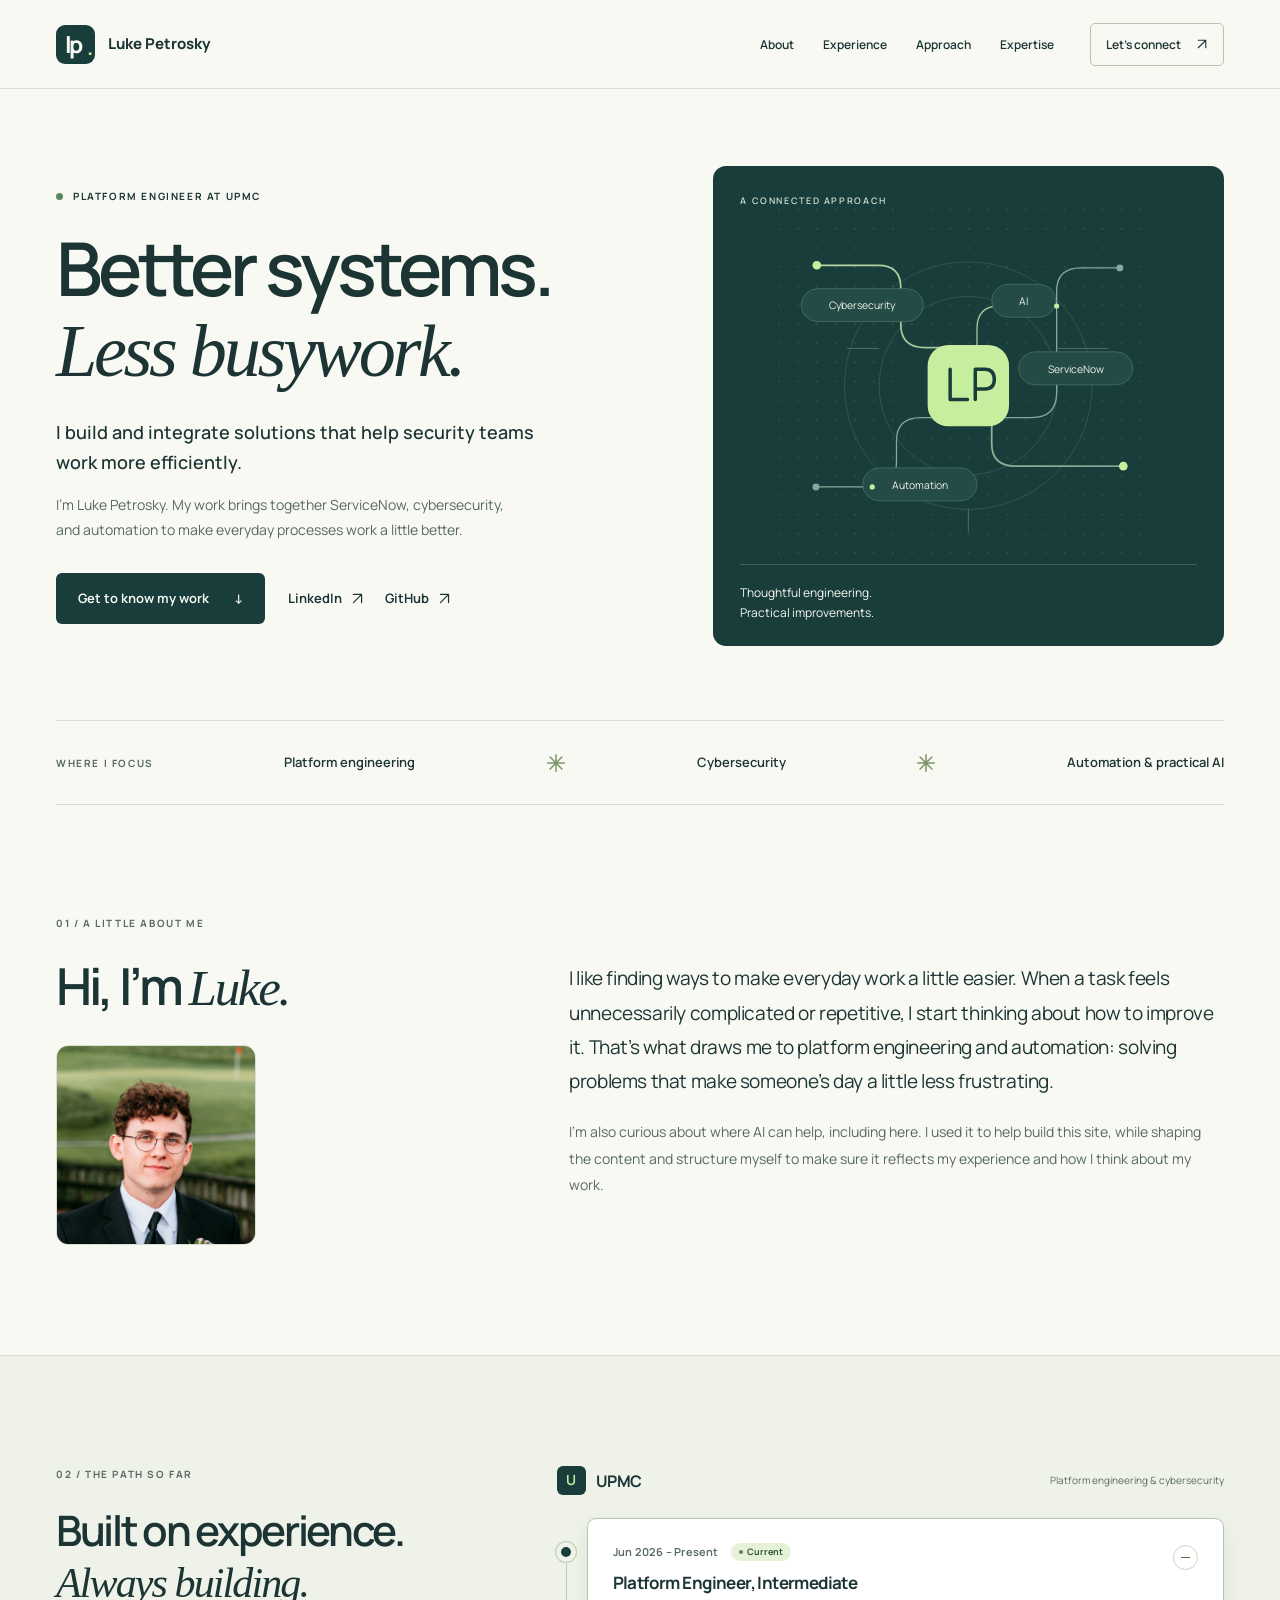
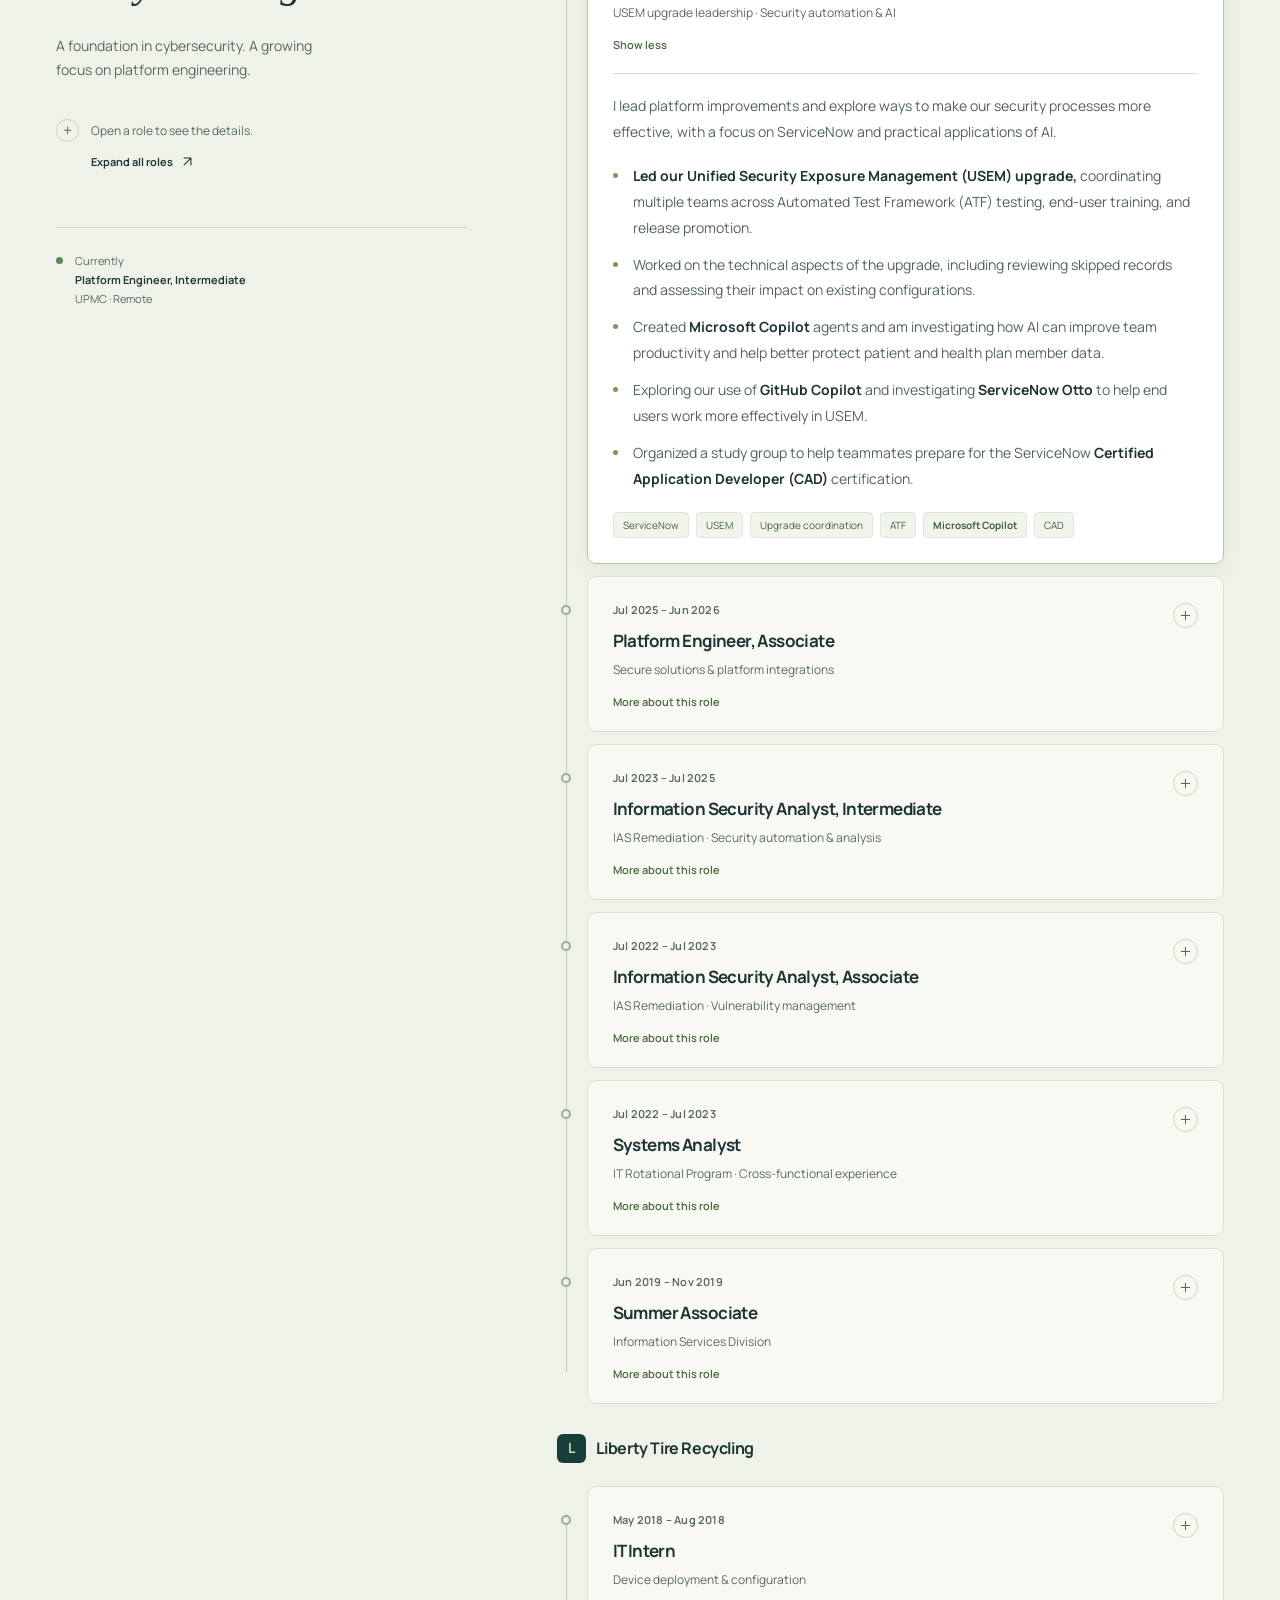
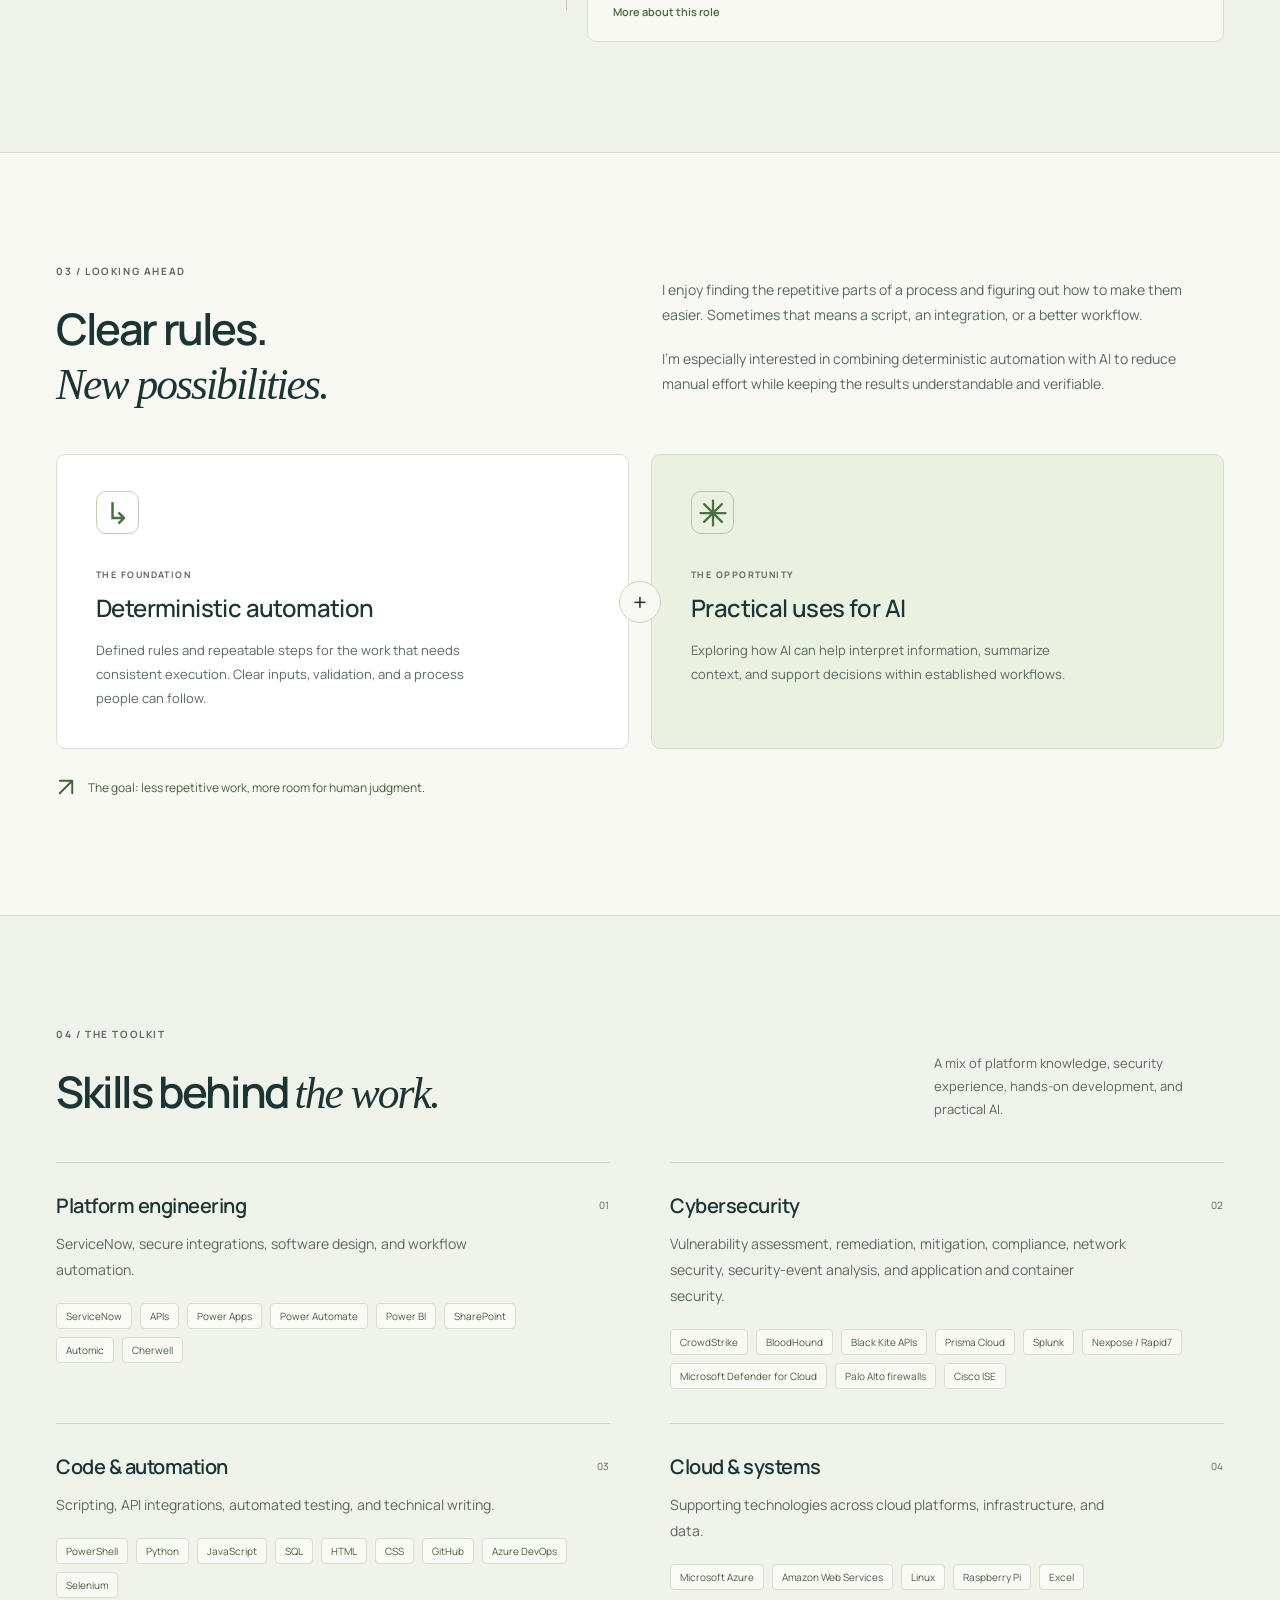
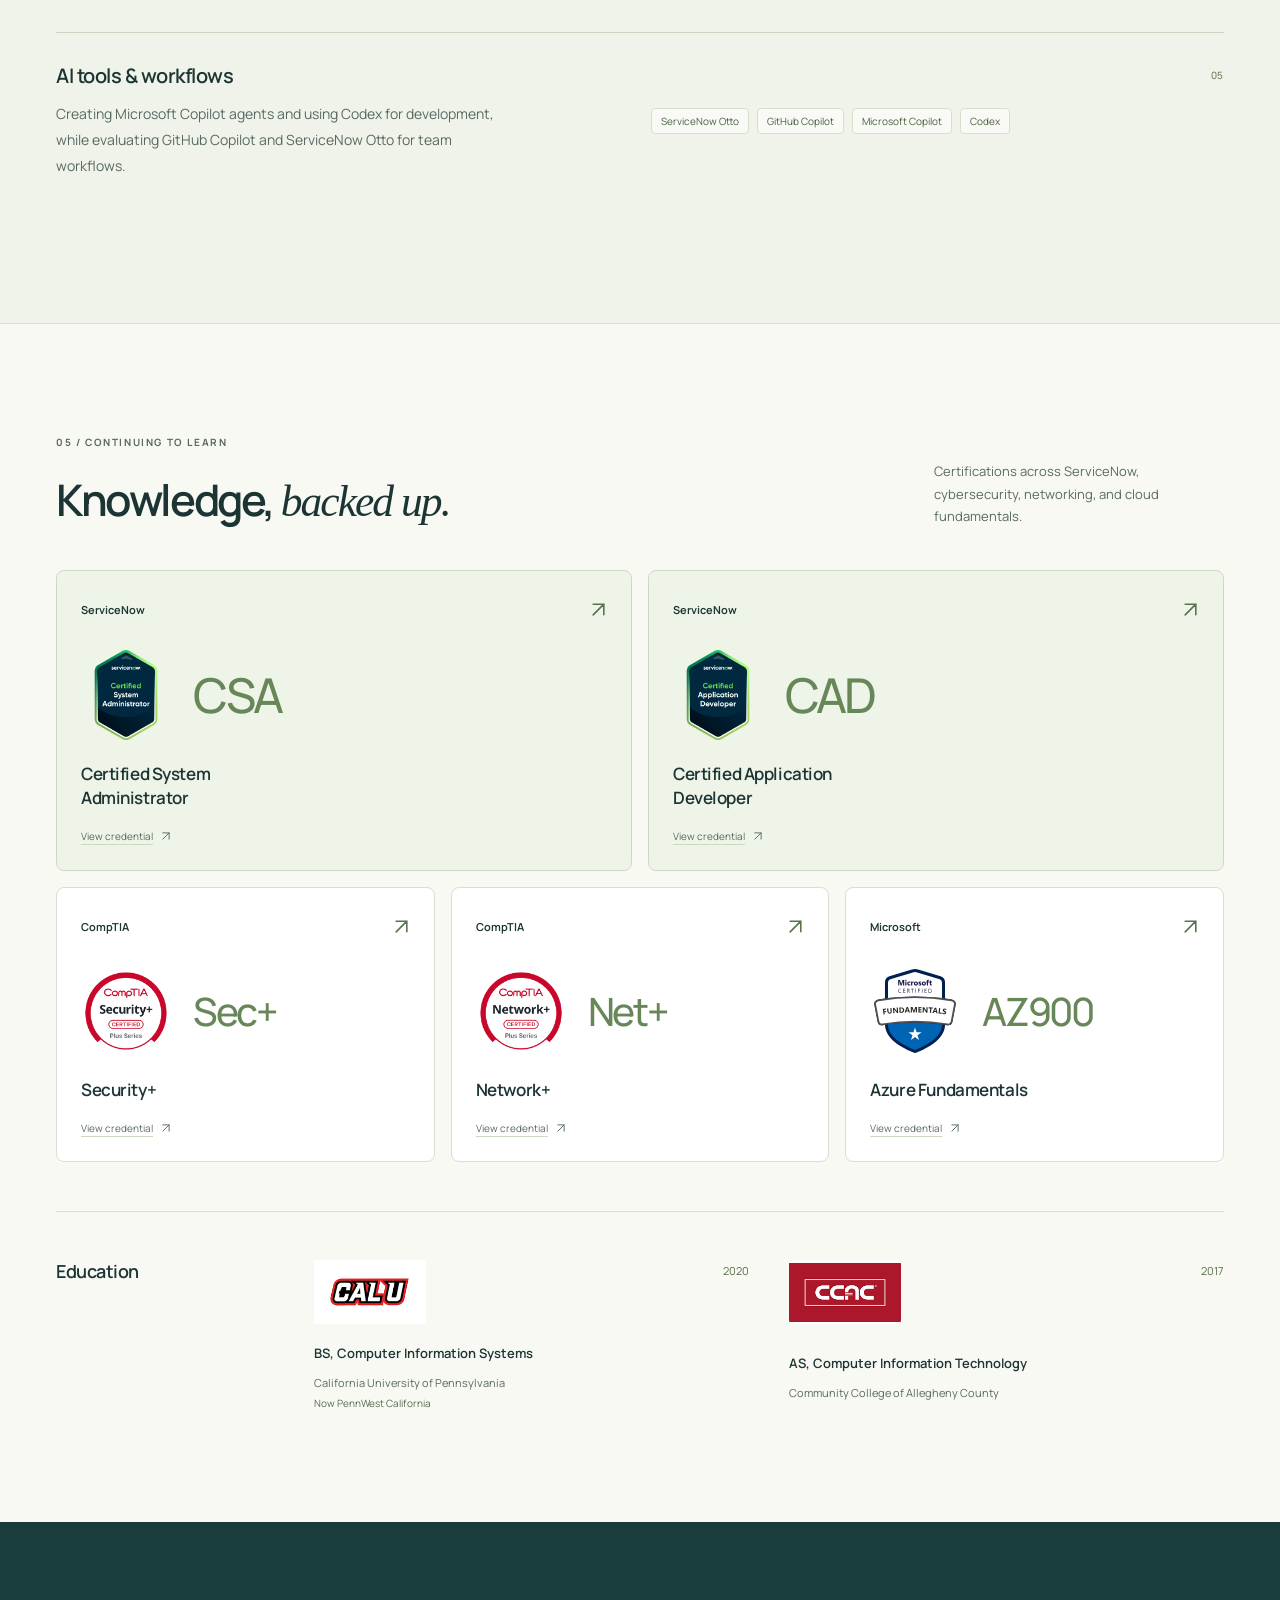
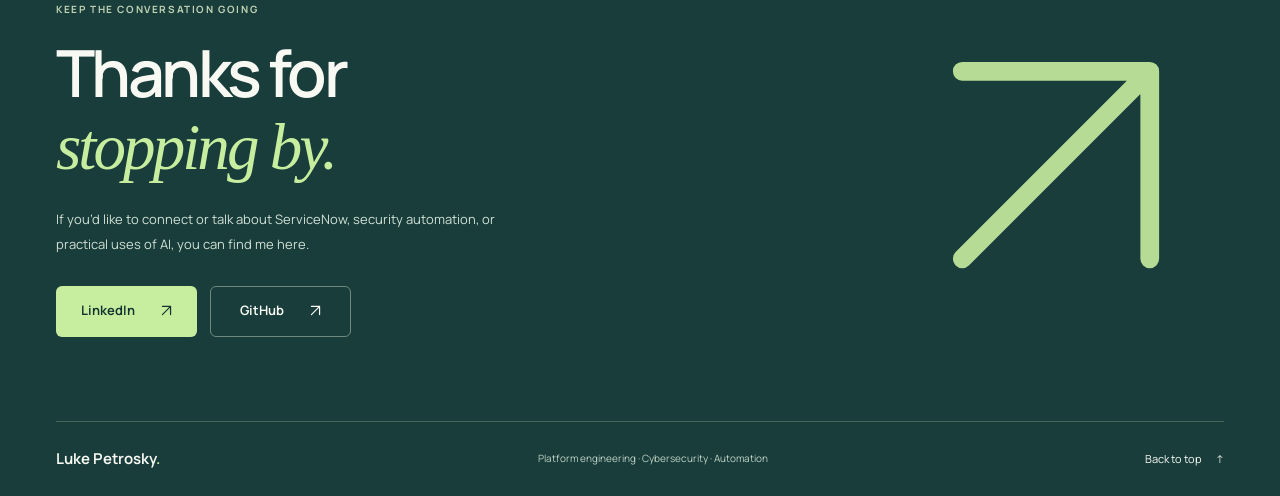
==== commit 05752f01: "Render arrows and asterisks consistently with SVG icons" ====
--- a/index.html
+++ b/index.html
@@ -13,8 +13,8 @@
   <meta property="og:url" content="https://petroskyluke.com/">
   <link rel="icon" href="assets/favicon.svg" type="image/svg+xml">
   <link rel="preload" href="assets/manrope-latin.woff2" as="font" type="font/woff2" crossorigin>
-  <link rel="stylesheet" href="styles.css">
-  <script src="scripts.js" defer></script>
+  <link rel="stylesheet" href="styles.css?v=svg-icons-1">
+  <script src="scripts.js?v=svg-icons-1" defer></script>
 </head>
 <body>
   <a class="skip-link" href="#main">Skip to content</a>
@@ -27,7 +27,7 @@
         <a href="#experience">Experience</a>
         <a href="#approach">Approach</a>
         <a href="#skills">Expertise</a>
-        <a class="nav-connect" href="#contact">Let’s connect <span aria-hidden="true">↗</span></a>
+        <a class="nav-connect" href="#contact">Let’s connect <span aria-hidden="true"><svg class="icon icon-arrow" width="16" height="16" viewBox="0 0 16 16" aria-hidden="true" focusable="false"><path d="M3 13 13 3M3 3h10v10"/></svg></span></a>
       </nav>
     </div>
   </header>
@@ -41,8 +41,8 @@
         <p class="hero-description">I’m Luke Petrosky. My work brings together ServiceNow, cybersecurity, and automation to make everyday processes work a little better.</p>
         <div class="hero-actions">
           <a class="button button-dark" href="#experience">Get to know my work <span aria-hidden="true">↓</span></a>
-          <a class="text-link" href="https://www.linkedin.com/in/petroskyluke/" target="_blank" rel="noopener noreferrer">LinkedIn <span aria-hidden="true">↗</span></a>
-          <a class="text-link" href="https://github.com/petroskyluke" target="_blank" rel="noopener noreferrer">GitHub <span aria-hidden="true">↗</span></a>
+          <a class="text-link" href="https://www.linkedin.com/in/petroskyluke/" target="_blank" rel="noopener noreferrer">LinkedIn <span aria-hidden="true"><svg class="icon icon-arrow" width="16" height="16" viewBox="0 0 16 16" aria-hidden="true" focusable="false"><path d="M3 13 13 3M3 3h10v10"/></svg></span></a>
+          <a class="text-link" href="https://github.com/petroskyluke" target="_blank" rel="noopener noreferrer">GitHub <span aria-hidden="true"><svg class="icon icon-arrow" width="16" height="16" viewBox="0 0 16 16" aria-hidden="true" focusable="false"><path d="M3 13 13 3M3 3h10v10"/></svg></span></a>
         </div>
       </div>
       <div class="hero-art" aria-hidden="true">
@@ -79,8 +79,8 @@
 
     <div class="focus-strip wrap" aria-label="Areas of focus">
       <span class="eyebrow">Where I focus</span>
-      <span>Platform engineering</span><span class="strip-star" aria-hidden="true">✳</span>
-      <span>Cybersecurity</span><span class="strip-star" aria-hidden="true">✳</span>
+      <span>Platform engineering</span><span class="strip-star" aria-hidden="true"><svg class="icon icon-asterisk" width="24" height="24" viewBox="0 0 24 24" aria-hidden="true" focusable="false"><path d="M12 2v20M2 12h20M4.9 4.9l14.2 14.2M4.9 19.1 19.1 4.9"/></svg></span>
+      <span>Cybersecurity</span><span class="strip-star" aria-hidden="true"><svg class="icon icon-asterisk" width="24" height="24" viewBox="0 0 24 24" aria-hidden="true" focusable="false"><path d="M12 2v20M2 12h20M4.9 4.9l14.2 14.2M4.9 19.1 19.1 4.9"/></svg></span>
       <span>Automation &amp; practical AI</span>
     </div>
 
@@ -99,7 +99,7 @@
           <h2 id="experience-title">Built on experience.<br><span class="serif">Always building.</span></h2>
           <p>A foundation in cybersecurity. A growing focus on platform engineering.</p>
           <p class="timeline-instruction"><span aria-hidden="true">+</span> Open a role to see the details.</p>
-          <button class="expand-all text-link" type="button" hidden>Expand all roles <span aria-hidden="true">↗</span></button>
+          <button class="expand-all text-link" type="button" hidden><span class="expand-all-label">Expand all roles</span> <span aria-hidden="true"><svg class="icon icon-arrow" width="16" height="16" viewBox="0 0 16 16" aria-hidden="true" focusable="false"><path d="M3 13 13 3M3 3h10v10"/></svg></span></button>
           <div class="career-note"><span class="small-dot" aria-hidden="true"></span><span>Currently<br><strong>Platform Engineer, Intermediate</strong><br>UPMC · Remote</span></div>
         </div>
 
@@ -190,9 +190,9 @@
       <div class="approach-grid">
         <article class="approach-card"><span class="approach-symbol" aria-hidden="true">↳</span><p class="eyebrow">The foundation</p><h3>Deterministic automation</h3><p>Defined rules and repeatable steps for the work that needs consistent execution. Clear inputs, validation, and a process people can follow.</p></article>
         <div class="approach-plus" aria-hidden="true">+</div>
-        <article class="approach-card ai-card"><span class="approach-symbol" aria-hidden="true">✳</span><p class="eyebrow">The opportunity</p><h3>Practical uses for AI</h3><p>Exploring how AI can help interpret information, summarize context, and support decisions within established workflows.</p></article>
-      </div>
-      <p class="approach-bottom"><span aria-hidden="true">↗</span> The goal: less repetitive work, more room for human judgment.</p>
+        <article class="approach-card ai-card"><span class="approach-symbol" aria-hidden="true"><svg class="icon icon-asterisk" width="24" height="24" viewBox="0 0 24 24" aria-hidden="true" focusable="false"><path d="M12 2v20M2 12h20M4.9 4.9l14.2 14.2M4.9 19.1 19.1 4.9"/></svg></span><p class="eyebrow">The opportunity</p><h3>Practical uses for AI</h3><p>Exploring how AI can help interpret information, summarize context, and support decisions within established workflows.</p></article>
+      </div>
+      <p class="approach-bottom"><span aria-hidden="true"><svg class="icon icon-arrow" width="16" height="16" viewBox="0 0 16 16" aria-hidden="true" focusable="false"><path d="M3 13 13 3M3 3h10v10"/></svg></span> The goal: less repetitive work, more room for human judgment.</p>
     </section>
 
     <section class="skills-section section" id="skills" aria-labelledby="skills-title">
@@ -211,11 +211,11 @@
     <section class="credentials-section wrap section" id="certifications" aria-labelledby="certifications-title">
       <div class="section-heading-row"><div><p class="eyebrow section-index">05 / Continuing to learn</p><h2 id="certifications-title">Knowledge, <span class="serif">backed up.</span></h2></div><p>Certifications across ServiceNow, cybersecurity, networking, and cloud fundamentals.</p></div>
       <div class="cert-grid">
-        <a class="cert-card cert-link servicenow-cert" href="https://www.credly.com/badges/42457ab0-deb8-47c8-bd8f-0321af9e1102" target="_blank" rel="noopener noreferrer"><div class="cert-top"><span>ServiceNow</span><span aria-hidden="true">↗</span></div><div class="cert-identity"><img class="cert-badge" src="assets/servicenow-csa.png" alt="ServiceNow Certified System Administrator badge" width="90" height="90" loading="lazy" decoding="async"><span class="cert-abbreviation">CSA</span></div><h3>Certified System<br>Administrator</h3><span class="credential-link">View credential <span aria-hidden="true">↗</span></span></a>
-        <a class="cert-card cert-link servicenow-cert" href="https://www.credly.com/badges/8f7bcd4b-56df-40bd-8ec1-fe63ff40769b" target="_blank" rel="noopener noreferrer"><div class="cert-top"><span>ServiceNow</span><span aria-hidden="true">↗</span></div><div class="cert-identity"><img class="cert-badge" src="assets/servicenow-cad.png" alt="ServiceNow Certified Application Developer badge" width="90" height="90" loading="lazy" decoding="async"><span class="cert-abbreviation">CAD</span></div><h3>Certified Application<br>Developer</h3><span class="credential-link">View credential <span aria-hidden="true">↗</span></span></a>
-        <a class="cert-card cert-link" href="https://www.credly.com/badges/768855b1-6e17-4459-abb5-33ac93d474e7/public_url" target="_blank" rel="noopener noreferrer"><div class="cert-top"><span>CompTIA</span><span aria-hidden="true">↗</span></div><div class="cert-identity"><img class="cert-badge" src="assets/comptia-security-plus.png" alt="CompTIA Security+ badge" width="90" height="90" loading="lazy" decoding="async"><span class="cert-abbreviation">Sec+</span></div><h3>Security+</h3><span class="credential-link">View credential <span aria-hidden="true">↗</span></span></a>
-        <a class="cert-card cert-link" href="https://www.credly.com/badges/8f2d72f3-b000-4897-94e5-d560f9b10db9/public_url" target="_blank" rel="noopener noreferrer"><div class="cert-top"><span>CompTIA</span><span aria-hidden="true">↗</span></div><div class="cert-identity"><img class="cert-badge" src="assets/comptia-network-plus.png" alt="CompTIA Network+ badge" width="90" height="90" loading="lazy" decoding="async"><span class="cert-abbreviation">Net+</span></div><h3>Network+</h3><span class="credential-link">View credential <span aria-hidden="true">↗</span></span></a>
-        <a class="cert-card cert-link" href="https://learn.microsoft.com/en-us/users/lukepetrosky-2242/credentials/c1825ad7383b3719" target="_blank" rel="noopener noreferrer"><div class="cert-top"><span>Microsoft</span><span aria-hidden="true">↗</span></div><div class="cert-identity"><img class="cert-badge" src="assets/azure-fundamentals.svg" alt="Microsoft Certified Fundamentals badge" width="90" height="90" loading="lazy" decoding="async"><span class="cert-abbreviation azure-abbreviation">AZ900</span></div><h3>Azure Fundamentals</h3><span class="credential-link">View credential <span aria-hidden="true">↗</span></span></a>
+        <a class="cert-card cert-link servicenow-cert" href="https://www.credly.com/badges/42457ab0-deb8-47c8-bd8f-0321af9e1102" target="_blank" rel="noopener noreferrer"><div class="cert-top"><span>ServiceNow</span><span aria-hidden="true"><svg class="icon icon-arrow" width="16" height="16" viewBox="0 0 16 16" aria-hidden="true" focusable="false"><path d="M3 13 13 3M3 3h10v10"/></svg></span></div><div class="cert-identity"><img class="cert-badge" src="assets/servicenow-csa.png" alt="ServiceNow Certified System Administrator badge" width="90" height="90" loading="lazy" decoding="async"><span class="cert-abbreviation">CSA</span></div><h3>Certified System<br>Administrator</h3><span class="credential-link">View credential <span aria-hidden="true"><svg class="icon icon-arrow" width="16" height="16" viewBox="0 0 16 16" aria-hidden="true" focusable="false"><path d="M3 13 13 3M3 3h10v10"/></svg></span></span></a>
+        <a class="cert-card cert-link servicenow-cert" href="https://www.credly.com/badges/8f7bcd4b-56df-40bd-8ec1-fe63ff40769b" target="_blank" rel="noopener noreferrer"><div class="cert-top"><span>ServiceNow</span><span aria-hidden="true"><svg class="icon icon-arrow" width="16" height="16" viewBox="0 0 16 16" aria-hidden="true" focusable="false"><path d="M3 13 13 3M3 3h10v10"/></svg></span></div><div class="cert-identity"><img class="cert-badge" src="assets/servicenow-cad.png" alt="ServiceNow Certified Application Developer badge" width="90" height="90" loading="lazy" decoding="async"><span class="cert-abbreviation">CAD</span></div><h3>Certified Application<br>Developer</h3><span class="credential-link">View credential <span aria-hidden="true"><svg class="icon icon-arrow" width="16" height="16" viewBox="0 0 16 16" aria-hidden="true" focusable="false"><path d="M3 13 13 3M3 3h10v10"/></svg></span></span></a>
+        <a class="cert-card cert-link" href="https://www.credly.com/badges/768855b1-6e17-4459-abb5-33ac93d474e7/public_url" target="_blank" rel="noopener noreferrer"><div class="cert-top"><span>CompTIA</span><span aria-hidden="true"><svg class="icon icon-arrow" width="16" height="16" viewBox="0 0 16 16" aria-hidden="true" focusable="false"><path d="M3 13 13 3M3 3h10v10"/></svg></span></div><div class="cert-identity"><img class="cert-badge" src="assets/comptia-security-plus.png" alt="CompTIA Security+ badge" width="90" height="90" loading="lazy" decoding="async"><span class="cert-abbreviation">Sec+</span></div><h3>Security+</h3><span class="credential-link">View credential <span aria-hidden="true"><svg class="icon icon-arrow" width="16" height="16" viewBox="0 0 16 16" aria-hidden="true" focusable="false"><path d="M3 13 13 3M3 3h10v10"/></svg></span></span></a>
+        <a class="cert-card cert-link" href="https://www.credly.com/badges/8f2d72f3-b000-4897-94e5-d560f9b10db9/public_url" target="_blank" rel="noopener noreferrer"><div class="cert-top"><span>CompTIA</span><span aria-hidden="true"><svg class="icon icon-arrow" width="16" height="16" viewBox="0 0 16 16" aria-hidden="true" focusable="false"><path d="M3 13 13 3M3 3h10v10"/></svg></span></div><div class="cert-identity"><img class="cert-badge" src="assets/comptia-network-plus.png" alt="CompTIA Network+ badge" width="90" height="90" loading="lazy" decoding="async"><span class="cert-abbreviation">Net+</span></div><h3>Network+</h3><span class="credential-link">View credential <span aria-hidden="true"><svg class="icon icon-arrow" width="16" height="16" viewBox="0 0 16 16" aria-hidden="true" focusable="false"><path d="M3 13 13 3M3 3h10v10"/></svg></span></span></a>
+        <a class="cert-card cert-link" href="https://learn.microsoft.com/en-us/users/lukepetrosky-2242/credentials/c1825ad7383b3719" target="_blank" rel="noopener noreferrer"><div class="cert-top"><span>Microsoft</span><span aria-hidden="true"><svg class="icon icon-arrow" width="16" height="16" viewBox="0 0 16 16" aria-hidden="true" focusable="false"><path d="M3 13 13 3M3 3h10v10"/></svg></span></div><div class="cert-identity"><img class="cert-badge" src="assets/azure-fundamentals.svg" alt="Microsoft Certified Fundamentals badge" width="90" height="90" loading="lazy" decoding="async"><span class="cert-abbreviation azure-abbreviation">AZ900</span></div><h3>Azure Fundamentals</h3><span class="credential-link">View credential <span aria-hidden="true"><svg class="icon icon-arrow" width="16" height="16" viewBox="0 0 16 16" aria-hidden="true" focusable="false"><path d="M3 13 13 3M3 3h10v10"/></svg></span></span></a>
       </div>
       <div class="education" id="education">
         <h3>Education</h3>
@@ -225,7 +225,7 @@
     </section>
 
     <section class="contact-section" id="contact" aria-labelledby="contact-title">
-      <div class="wrap contact-inner"><div><p class="eyebrow">Keep the conversation going</p><h2 id="contact-title">Thanks for<br><span class="serif">stopping by.</span></h2><p>If you’d like to connect or talk about ServiceNow, security automation, or practical uses of AI, you can find me here.</p><div class="contact-links"><a class="button button-lime" href="https://www.linkedin.com/in/petroskyluke/" target="_blank" rel="noopener noreferrer">LinkedIn <span aria-hidden="true">↗</span></a><a class="button button-outline" href="https://github.com/petroskyluke" target="_blank" rel="noopener noreferrer">GitHub <span aria-hidden="true">↗</span></a></div></div><span class="contact-art" aria-hidden="true">↗</span></div>
+      <div class="wrap contact-inner"><div><p class="eyebrow">Keep the conversation going</p><h2 id="contact-title">Thanks for<br><span class="serif">stopping by.</span></h2><p>If you’d like to connect or talk about ServiceNow, security automation, or practical uses of AI, you can find me here.</p><div class="contact-links"><a class="button button-lime" href="https://www.linkedin.com/in/petroskyluke/" target="_blank" rel="noopener noreferrer">LinkedIn <span aria-hidden="true"><svg class="icon icon-arrow" width="16" height="16" viewBox="0 0 16 16" aria-hidden="true" focusable="false"><path d="M3 13 13 3M3 3h10v10"/></svg></span></a><a class="button button-outline" href="https://github.com/petroskyluke" target="_blank" rel="noopener noreferrer">GitHub <span aria-hidden="true"><svg class="icon icon-arrow" width="16" height="16" viewBox="0 0 16 16" aria-hidden="true" focusable="false"><path d="M3 13 13 3M3 3h10v10"/></svg></span></a></div></div><span class="contact-art" aria-hidden="true"><svg class="icon icon-arrow" width="16" height="16" viewBox="0 0 16 16" aria-hidden="true" focusable="false"><path d="M3 13 13 3M3 3h10v10"/></svg></span></div>
       <footer class="wrap site-footer"><a class="footer-name" href="#top">Luke Petrosky<span aria-hidden="true">.</span></a><span>Platform engineering · Cybersecurity · Automation</span><a class="back-top" href="#top">Back to top <span aria-hidden="true">↑</span></a></footer>
     </section>
   </main>
--- a/styles.css
+++ b/styles.css
@@ -42,6 +42,10 @@
 .eyebrow { font-size: 10px; font-weight: 700; letter-spacing: .16em; text-transform: uppercase; line-height: 1.6; }
 .section-index { margin-bottom: 23px; color: var(--muted); }
 .small-dot { flex-shrink: 0; display: inline-block; width: 7px; height: 7px; border-radius: 50%; background: #5c875b; }
+/* Draw decorative symbols so device fonts cannot substitute emoji. */
+.icon { display: inline-block; width: 1em; height: 1em; flex-shrink: 0; vertical-align: -.125em; fill: none; stroke: currentColor; stroke-width: 1.5; stroke-linecap: round; stroke-linejoin: round; }
+.icon-asterisk { stroke-width: 1.8; }
+.icon-arrow-up { transform: rotate(-45deg); }
 .text-link { display: inline-flex; align-items: center; gap: 9px; font-size: 13px; font-weight: 650; text-decoration: underline; text-decoration-color: transparent; text-underline-offset: 5px; transition: text-decoration-color .2s ease; }
 .text-link:hover { text-decoration-color: currentColor; }
 .button { display: inline-flex; align-items: center; justify-content: center; gap: 25px; min-height: 51px; padding: 13px 21px; border-radius: 6px; border: 1px solid transparent; font-size: 13px; font-weight: 650; line-height: 1.5; transition: background .2s ease, transform .2s ease; }
@@ -212,6 +216,7 @@
 .contact-links { display: flex; align-items: center; gap: 13px; margin-top: 30px; }
 .contact-links .button { min-width: 141px; }
 .contact-art { font-family: Arial, sans-serif; font-size: 300px; font-weight: 400; color: var(--lime); opacity: .9; line-height: 1; padding-right: 18px; }
+.contact-art .icon { stroke-width: 1; }
 .site-footer { display: flex; align-items: center; justify-content: space-between; gap: 25px; padding-block: 24px; border-top: 1px solid #45665b; }
 .footer-name { font-size: 15px; font-weight: 650; }
 .footer-name span { color: var(--lime); }
@@ -370,7 +375,6 @@
   .cert-card, .servicenow-cert { grid-column: auto; padding: 18px 16px; }
   .cert-card:last-child { grid-column: 1 / -1; }
   .cert-top { font-size: 10px; }
-  .cert-top svg { width: 20px; height: 20px; }
   .cert-identity { margin-block: 22px 19px; }
   .cert-badge { width: 76px; height: 76px; }
   .cert-abbreviation { font-size: 32px; }
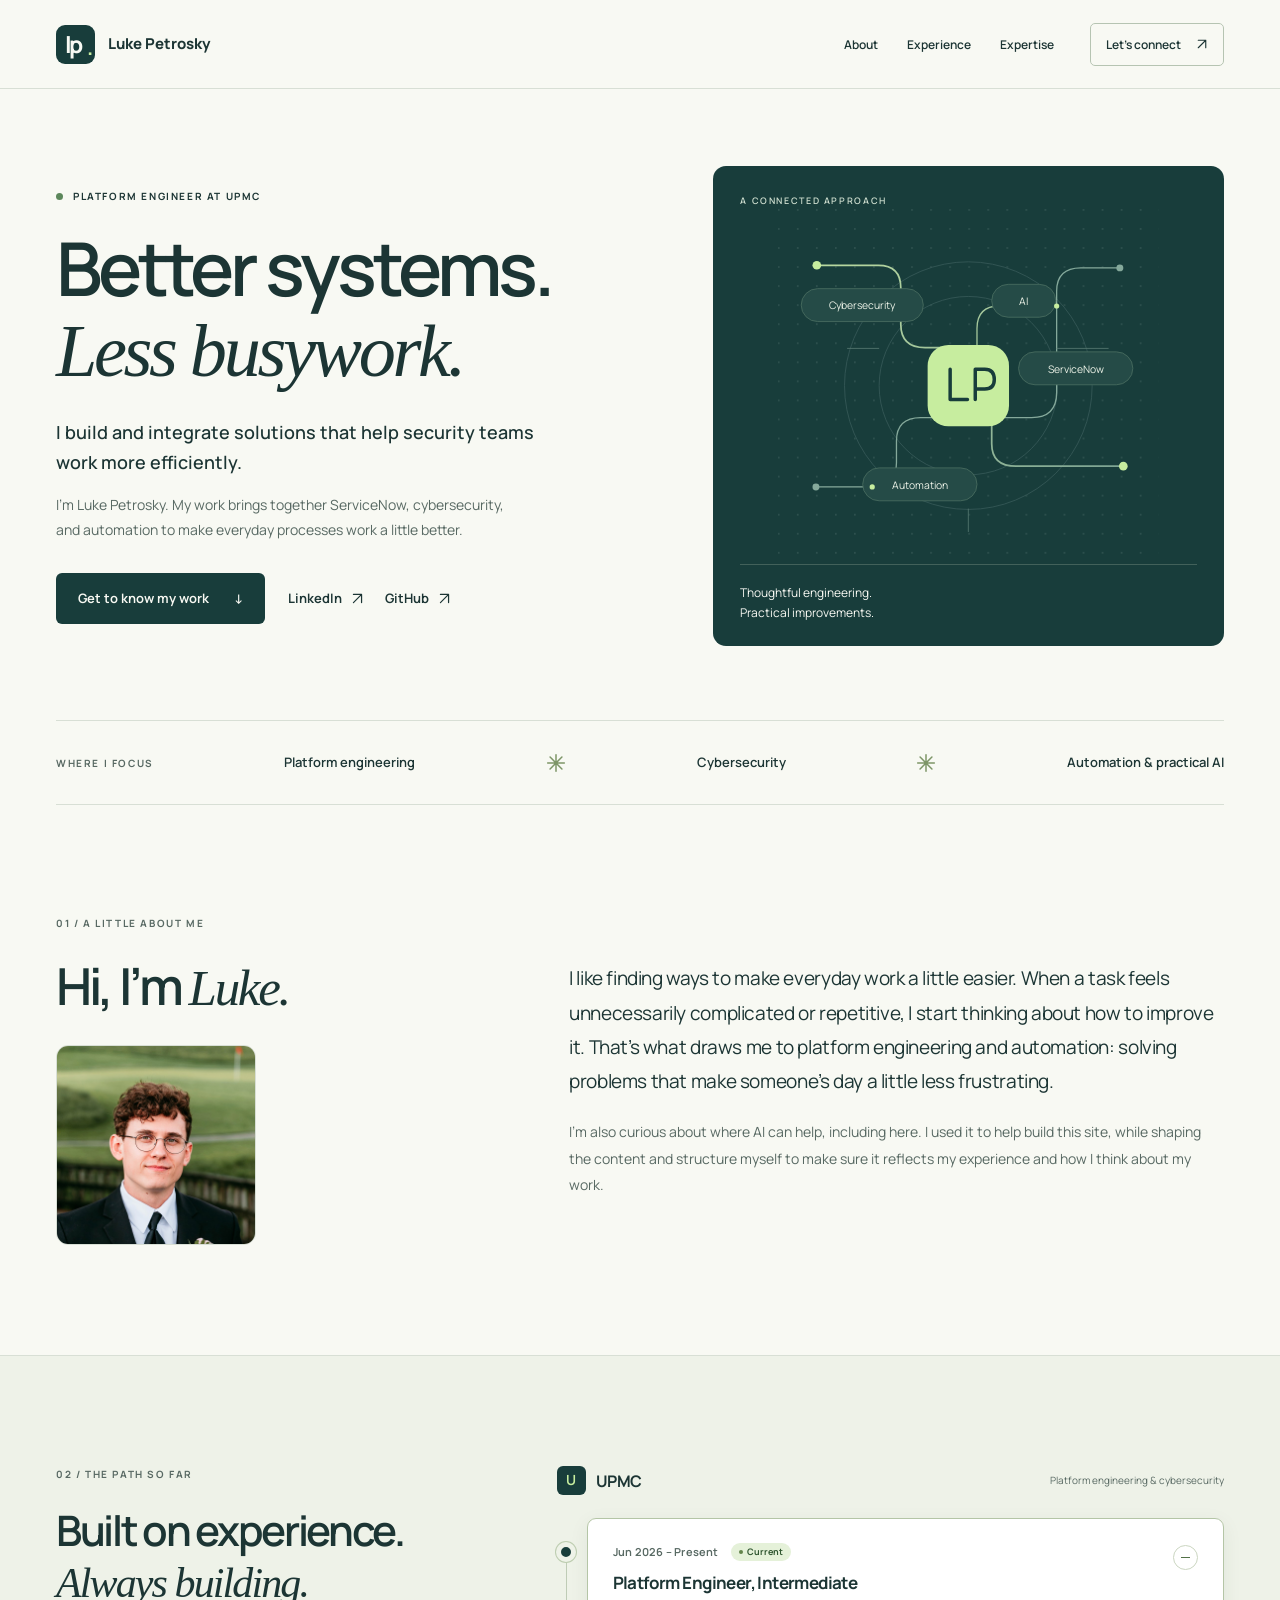
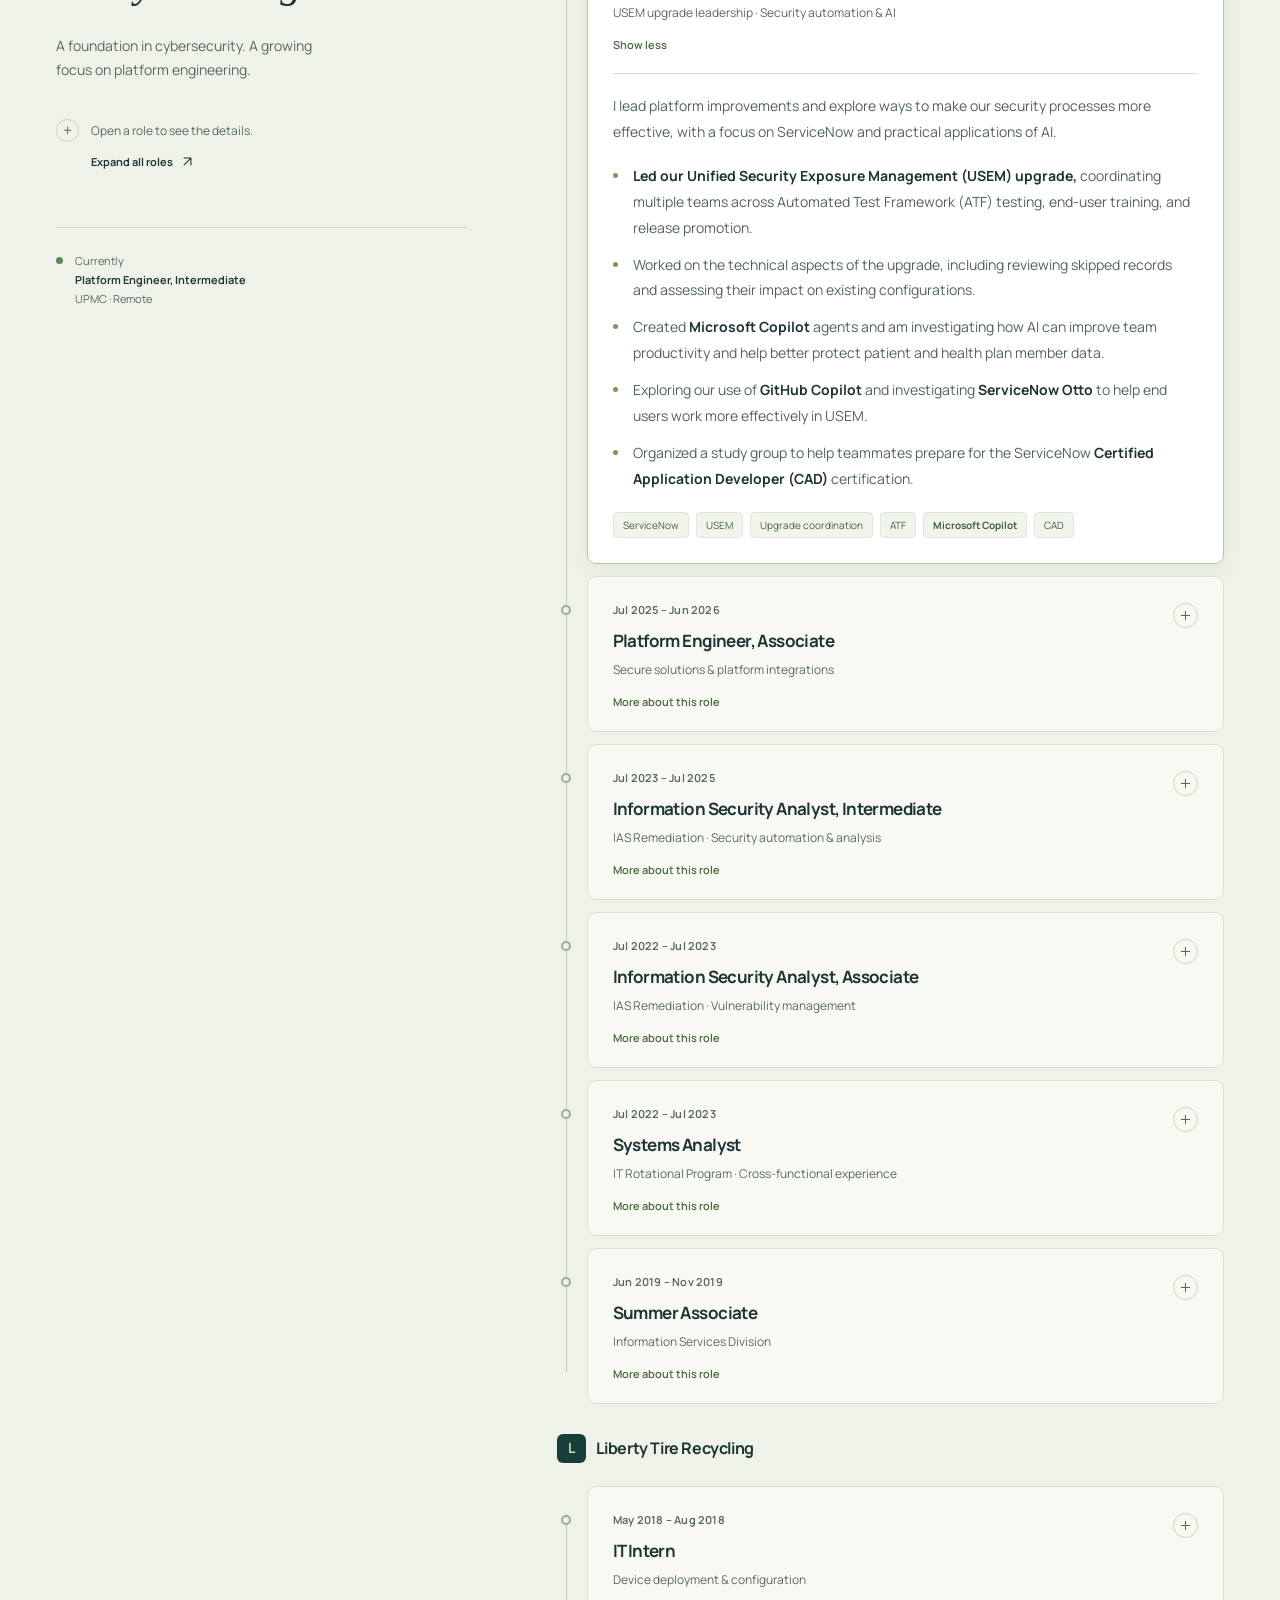
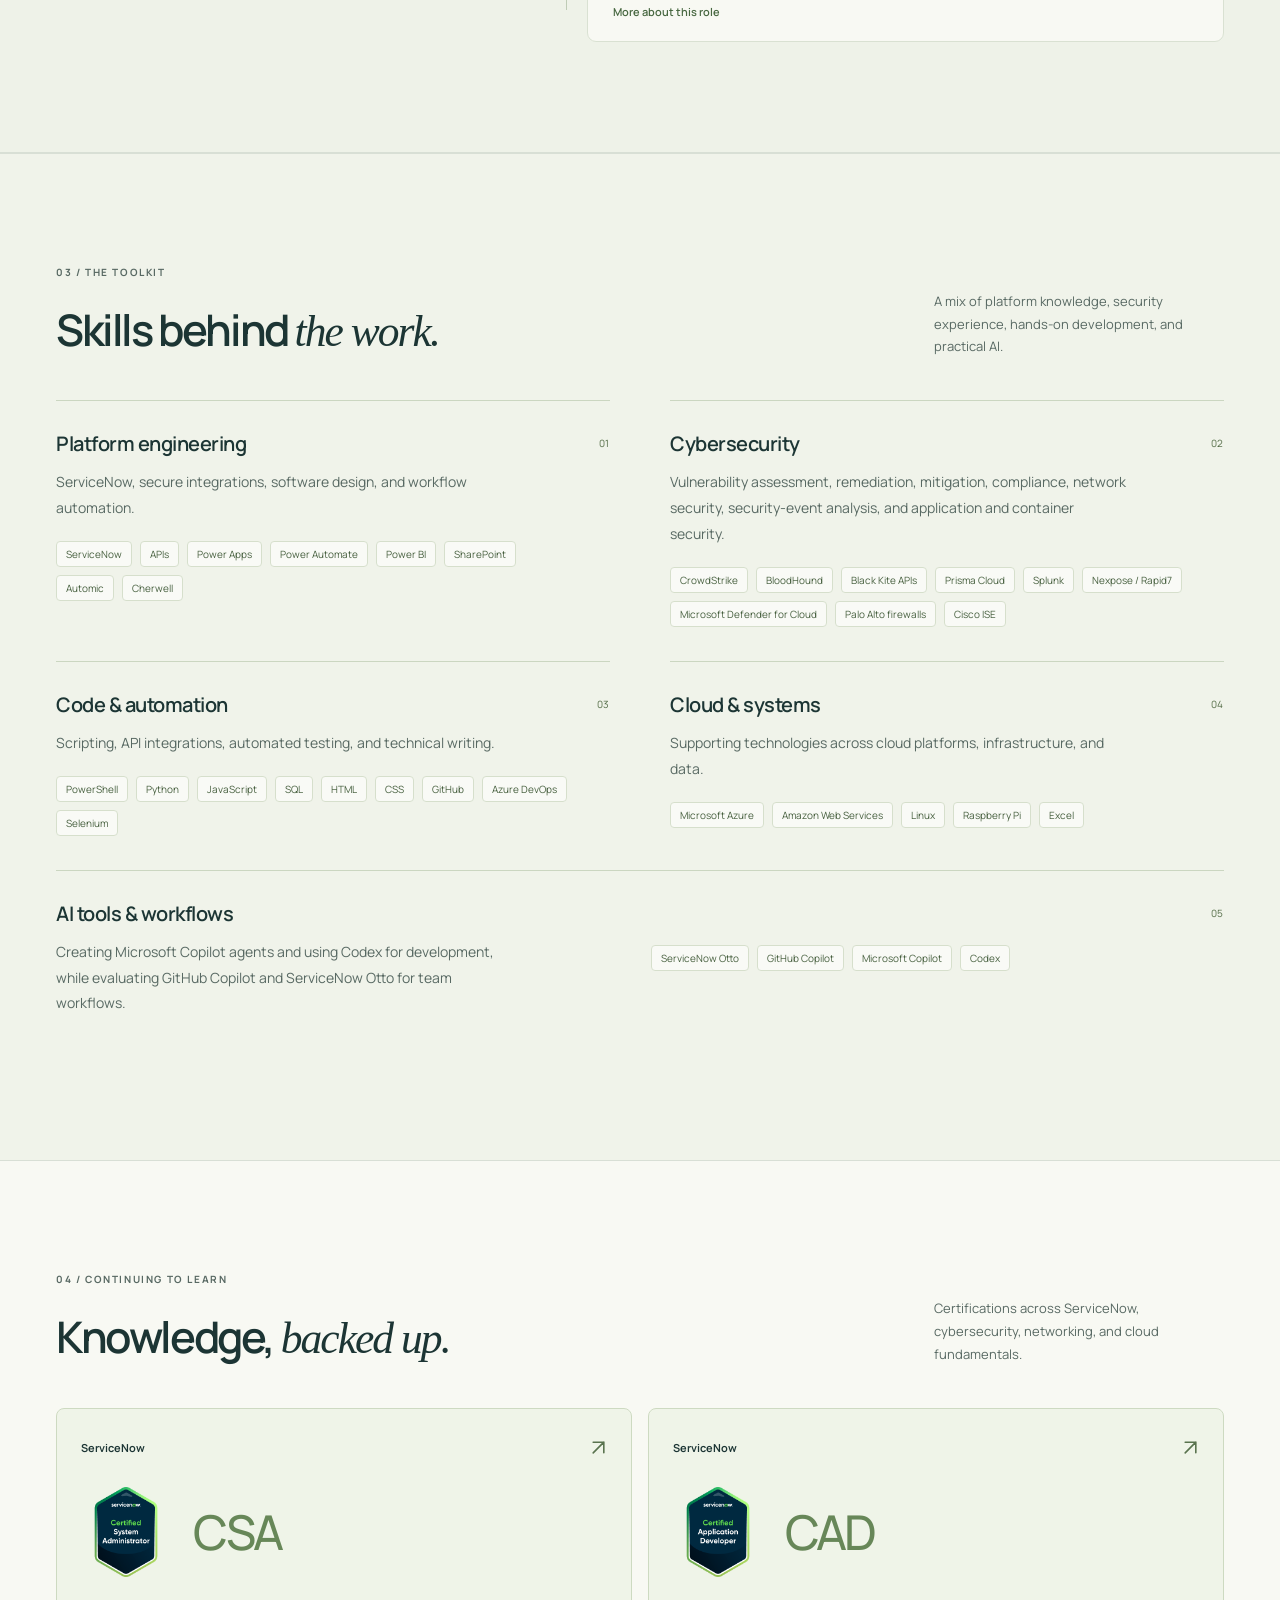
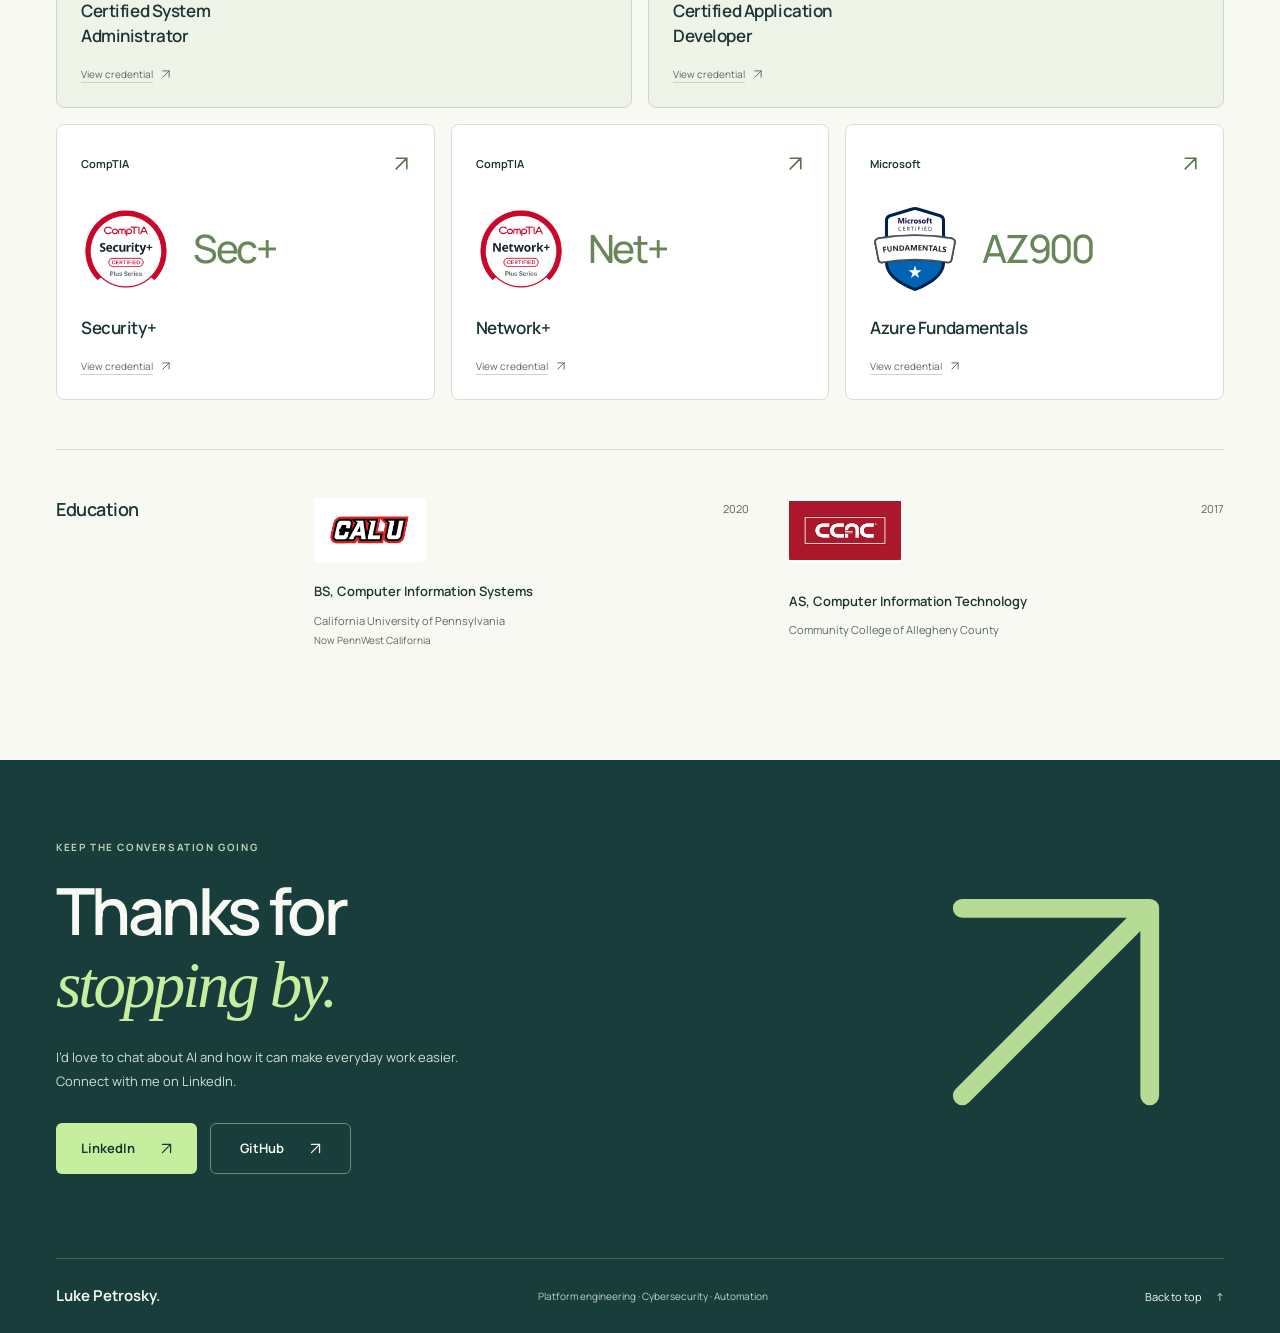
==== commit 1c010c8e: "Replace looking ahead section with a brief AI invitation" ====
--- a/index.html
+++ b/index.html
@@ -25,7 +25,6 @@
       <nav class="site-nav" id="site-nav" aria-label="Main navigation">
         <a href="#about">About</a>
         <a href="#experience">Experience</a>
-        <a href="#approach">Approach</a>
         <a href="#skills">Expertise</a>
         <a class="nav-connect" href="#contact">Let’s connect <span aria-hidden="true"><svg class="icon icon-arrow" width="16" height="16" viewBox="0 0 16 16" aria-hidden="true" focusable="false"><path d="M3 13 13 3M3 3h10v10"/></svg></span></a>
       </nav>
@@ -185,19 +184,9 @@
       </div>
     </section>
 
-    <section class="approach-section wrap section" id="approach" aria-labelledby="approach-title">
-      <div class="approach-top"><div><p class="eyebrow section-index">03 / Looking ahead</p><h2 id="approach-title">Clear rules.<br><span class="serif">New possibilities.</span></h2></div><div class="approach-intro"><p>I enjoy finding the repetitive parts of a process and figuring out how to make them easier. Sometimes that means a script, an integration, or a better workflow.</p><p>I’m especially interested in combining deterministic automation with AI to reduce manual effort while keeping the results understandable and verifiable.</p></div></div>
-      <div class="approach-grid">
-        <article class="approach-card"><span class="approach-symbol" aria-hidden="true">↳</span><p class="eyebrow">The foundation</p><h3>Deterministic automation</h3><p>Defined rules and repeatable steps for the work that needs consistent execution. Clear inputs, validation, and a process people can follow.</p></article>
-        <div class="approach-plus" aria-hidden="true">+</div>
-        <article class="approach-card ai-card"><span class="approach-symbol" aria-hidden="true"><svg class="icon icon-asterisk" width="24" height="24" viewBox="0 0 24 24" aria-hidden="true" focusable="false"><path d="M12 2v20M2 12h20M4.9 4.9l14.2 14.2M4.9 19.1 19.1 4.9"/></svg></span><p class="eyebrow">The opportunity</p><h3>Practical uses for AI</h3><p>Exploring how AI can help interpret information, summarize context, and support decisions within established workflows.</p></article>
-      </div>
-      <p class="approach-bottom"><span aria-hidden="true"><svg class="icon icon-arrow" width="16" height="16" viewBox="0 0 16 16" aria-hidden="true" focusable="false"><path d="M3 13 13 3M3 3h10v10"/></svg></span> The goal: less repetitive work, more room for human judgment.</p>
-    </section>
-
     <section class="skills-section section" id="skills" aria-labelledby="skills-title">
       <div class="wrap">
-        <div class="section-heading-row"><div><p class="eyebrow section-index">04 / The toolkit</p><h2 id="skills-title">Skills behind <span class="serif">the work.</span></h2></div><p>A mix of platform knowledge, security experience, hands-on development, and practical AI.</p></div>
+        <div class="section-heading-row"><div><p class="eyebrow section-index">03 / The toolkit</p><h2 id="skills-title">Skills behind <span class="serif">the work.</span></h2></div><p>A mix of platform knowledge, security experience, hands-on development, and practical AI.</p></div>
         <div class="skills-grid">
           <article class="skill-group"><span class="skill-number" aria-hidden="true">01</span><h3>Platform engineering</h3><p>ServiceNow, secure integrations, software design, and workflow automation.</p><ul class="tags"><li>ServiceNow</li><li>APIs</li><li>Power Apps</li><li>Power Automate</li><li>Power BI</li><li>SharePoint</li><li>Automic</li><li>Cherwell</li></ul></article>
           <article class="skill-group"><span class="skill-number" aria-hidden="true">02</span><h3>Cybersecurity</h3><p>Vulnerability assessment, remediation, mitigation, compliance, network security, security-event analysis, and application and container security.</p><ul class="tags"><li>CrowdStrike</li><li>BloodHound</li><li>Black Kite APIs</li><li>Prisma Cloud</li><li>Splunk</li><li>Nexpose / Rapid7</li><li>Microsoft Defender for Cloud</li><li>Palo Alto firewalls</li><li>Cisco ISE</li></ul></article>
@@ -209,7 +198,7 @@
     </section>
 
     <section class="credentials-section wrap section" id="certifications" aria-labelledby="certifications-title">
-      <div class="section-heading-row"><div><p class="eyebrow section-index">05 / Continuing to learn</p><h2 id="certifications-title">Knowledge, <span class="serif">backed up.</span></h2></div><p>Certifications across ServiceNow, cybersecurity, networking, and cloud fundamentals.</p></div>
+      <div class="section-heading-row"><div><p class="eyebrow section-index">04 / Continuing to learn</p><h2 id="certifications-title">Knowledge, <span class="serif">backed up.</span></h2></div><p>Certifications across ServiceNow, cybersecurity, networking, and cloud fundamentals.</p></div>
       <div class="cert-grid">
         <a class="cert-card cert-link servicenow-cert" href="https://www.credly.com/badges/42457ab0-deb8-47c8-bd8f-0321af9e1102" target="_blank" rel="noopener noreferrer"><div class="cert-top"><span>ServiceNow</span><span aria-hidden="true"><svg class="icon icon-arrow" width="16" height="16" viewBox="0 0 16 16" aria-hidden="true" focusable="false"><path d="M3 13 13 3M3 3h10v10"/></svg></span></div><div class="cert-identity"><img class="cert-badge" src="assets/servicenow-csa.png" alt="ServiceNow Certified System Administrator badge" width="90" height="90" loading="lazy" decoding="async"><span class="cert-abbreviation">CSA</span></div><h3>Certified System<br>Administrator</h3><span class="credential-link">View credential <span aria-hidden="true"><svg class="icon icon-arrow" width="16" height="16" viewBox="0 0 16 16" aria-hidden="true" focusable="false"><path d="M3 13 13 3M3 3h10v10"/></svg></span></span></a>
         <a class="cert-card cert-link servicenow-cert" href="https://www.credly.com/badges/8f7bcd4b-56df-40bd-8ec1-fe63ff40769b" target="_blank" rel="noopener noreferrer"><div class="cert-top"><span>ServiceNow</span><span aria-hidden="true"><svg class="icon icon-arrow" width="16" height="16" viewBox="0 0 16 16" aria-hidden="true" focusable="false"><path d="M3 13 13 3M3 3h10v10"/></svg></span></div><div class="cert-identity"><img class="cert-badge" src="assets/servicenow-cad.png" alt="ServiceNow Certified Application Developer badge" width="90" height="90" loading="lazy" decoding="async"><span class="cert-abbreviation">CAD</span></div><h3>Certified Application<br>Developer</h3><span class="credential-link">View credential <span aria-hidden="true"><svg class="icon icon-arrow" width="16" height="16" viewBox="0 0 16 16" aria-hidden="true" focusable="false"><path d="M3 13 13 3M3 3h10v10"/></svg></span></span></a>
@@ -225,7 +214,7 @@
     </section>
 
     <section class="contact-section" id="contact" aria-labelledby="contact-title">
-      <div class="wrap contact-inner"><div><p class="eyebrow">Keep the conversation going</p><h2 id="contact-title">Thanks for<br><span class="serif">stopping by.</span></h2><p>If you’d like to connect or talk about ServiceNow, security automation, or practical uses of AI, you can find me here.</p><div class="contact-links"><a class="button button-lime" href="https://www.linkedin.com/in/petroskyluke/" target="_blank" rel="noopener noreferrer">LinkedIn <span aria-hidden="true"><svg class="icon icon-arrow" width="16" height="16" viewBox="0 0 16 16" aria-hidden="true" focusable="false"><path d="M3 13 13 3M3 3h10v10"/></svg></span></a><a class="button button-outline" href="https://github.com/petroskyluke" target="_blank" rel="noopener noreferrer">GitHub <span aria-hidden="true"><svg class="icon icon-arrow" width="16" height="16" viewBox="0 0 16 16" aria-hidden="true" focusable="false"><path d="M3 13 13 3M3 3h10v10"/></svg></span></a></div></div><span class="contact-art" aria-hidden="true"><svg class="icon icon-arrow" width="16" height="16" viewBox="0 0 16 16" aria-hidden="true" focusable="false"><path d="M3 13 13 3M3 3h10v10"/></svg></span></div>
+      <div class="wrap contact-inner"><div><p class="eyebrow">Keep the conversation going</p><h2 id="contact-title">Thanks for<br><span class="serif">stopping by.</span></h2><p>I’d love to chat about AI and how it can make everyday work easier. Connect with me on LinkedIn.</p><div class="contact-links"><a class="button button-lime" href="https://www.linkedin.com/in/petroskyluke/" target="_blank" rel="noopener noreferrer">LinkedIn <span aria-hidden="true"><svg class="icon icon-arrow" width="16" height="16" viewBox="0 0 16 16" aria-hidden="true" focusable="false"><path d="M3 13 13 3M3 3h10v10"/></svg></span></a><a class="button button-outline" href="https://github.com/petroskyluke" target="_blank" rel="noopener noreferrer">GitHub <span aria-hidden="true"><svg class="icon icon-arrow" width="16" height="16" viewBox="0 0 16 16" aria-hidden="true" focusable="false"><path d="M3 13 13 3M3 3h10v10"/></svg></span></a></div></div><span class="contact-art" aria-hidden="true"><svg class="icon icon-arrow" width="16" height="16" viewBox="0 0 16 16" aria-hidden="true" focusable="false"><path d="M3 13 13 3M3 3h10v10"/></svg></span></div>
       <footer class="wrap site-footer"><a class="footer-name" href="#top">Luke Petrosky<span aria-hidden="true">.</span></a><span>Platform engineering · Cybersecurity · Automation</span><a class="back-top" href="#top">Back to top <span aria-hidden="true">↑</span></a></footer>
     </section>
   </main>
--- a/styles.css
+++ b/styles.css
@@ -152,20 +152,6 @@
 .tags li { font-size: 10px; line-height: 1.6; color: #47603f; padding: 4px 9px; background: #f1f4ed; border: 1px solid #e0e7d9; border-radius: 4px; }
 .second-employer { margin-top: 30px; }
 
-/* Automation & AI */
-.approach-top { display: grid; grid-template-columns: .9fr 1fr; gap: 100px; align-items: center; }
-.approach-intro { color: var(--muted); font-size: 14px; }
-.approach-grid { position: relative; display: grid; grid-template-columns: 1fr 1fr; gap: 22px; margin-top: 43px; }
-.approach-card { padding: 36px 39px 38px; border: 1px solid var(--line); border-radius: 9px; background: #fff; }
-.approach-symbol { display: grid; place-content: center; width: 43px; height: 43px; border: 1px solid #bfd1b3; border-radius: 10px; font-size: 30px; line-height: 1; margin-bottom: 34px; color: #4c7044; }
-.approach-card > .eyebrow { color: var(--muted); margin-bottom: 10px; font-size: 9px; }
-.approach-card h3 { font-size: 24px; font-weight: 550; margin-bottom: 15px; }
-.approach-card > p:last-child { font-size: 13px; line-height: 1.85; color: var(--muted); max-width: 410px; }
-.ai-card { background: #eaf1e1; border-color: #d3dfc5; }
-.ai-card .approach-symbol { border-color: #b7cba3; }
-.approach-plus { position: absolute; z-index: 1; left: 50%; top: 50%; transform: translate(-50%, -50%); display: grid; place-content: center; border: 1px solid #c9d6bd; background: var(--paper); width: 42px; height: 42px; border-radius: 50%; font-size: 24px; font-weight: 400; }
-.approach-bottom { display: flex; align-items: center; gap: 12px; margin-top: 21px; font-size: 12px; color: #45633b; }
-.approach-bottom > span { font-size: 20px; }
 
 /* Expertise */
 .skills-section { border-block: 1px solid var(--line); background: #f0f3ea; }
@@ -247,7 +233,6 @@
   .role summary { padding: 21px 19px 18px; }
   .role-body { padding-inline: 19px; }
   .role-title { font-size: 15px; }
-  .approach-top { gap: 50px; }
   .education { grid-template-columns: 1fr 1fr; }
   .education > h3 { grid-column: 1 / -1; }
 }
@@ -291,11 +276,6 @@
   .role-summary { font-size: 12px; }
   .role-date { font-size: 11px; }
   .details-label { font-size: 11px; }
-  .approach-top { gap: 38px; }
-  .approach-top h2 { font-size: 37px; }
-  .approach-intro { font-size: 12px; }
-  .approach-card { padding: 26px; }
-  .approach-card h3 { font-size: 21px; }
   .section-heading-row { align-items: flex-start; flex-direction: column; gap: 20px; }
   .section-heading-row > p { max-width: 410px; }
   .skills-grid { gap: 0 30px; }
@@ -354,16 +334,6 @@
   .current-badge { font-size: 8px; padding-inline: 6px; }
   .tags { gap: 6px; }
   .tags li { font-size: 9px; padding: 4px 7px; }
-  .approach-top { grid-template-columns: 1fr; gap: 27px; }
-  .approach-top h2 { font-size: 38px; }
-  .approach-intro { font-size: 13px; }
-  .approach-grid { grid-template-columns: 1fr; gap: 20px; margin-top: 30px; }
-  .approach-card { padding: 27px; }
-  .approach-symbol { margin-bottom: 27px; }
-  .approach-card h3 { font-size: 22px; }
-  .approach-plus { top: 50%; width: 35px; height: 35px; font-size: 20px; }
-  .approach-bottom { font-size: 11px; align-items: flex-start; }
-  .approach-bottom > span { line-height: 1; padding-top: 2px; }
   .skills-grid { grid-template-columns: 1fr; gap: 0; }
   .skill-group-ai { grid-template-columns: 1fr; gap: 20px; }
   .skill-group { padding-block: 25px; }
@@ -404,7 +374,7 @@
   .hero { display: block; padding-block: 20px; }
   .hero h1 { font-size: 34pt; }
   h2, .experience-intro h2 { font-size: 22pt; }
-  .about-section, .experience-layout, .approach-top { display: block; }
+  .about-section, .experience-layout { display: block; }
   .experience-intro { position: static; }
   .career-timeline { margin-top: 20px; }
   .role, .cert-card, .education-item, .skill-group { break-inside: avoid; }
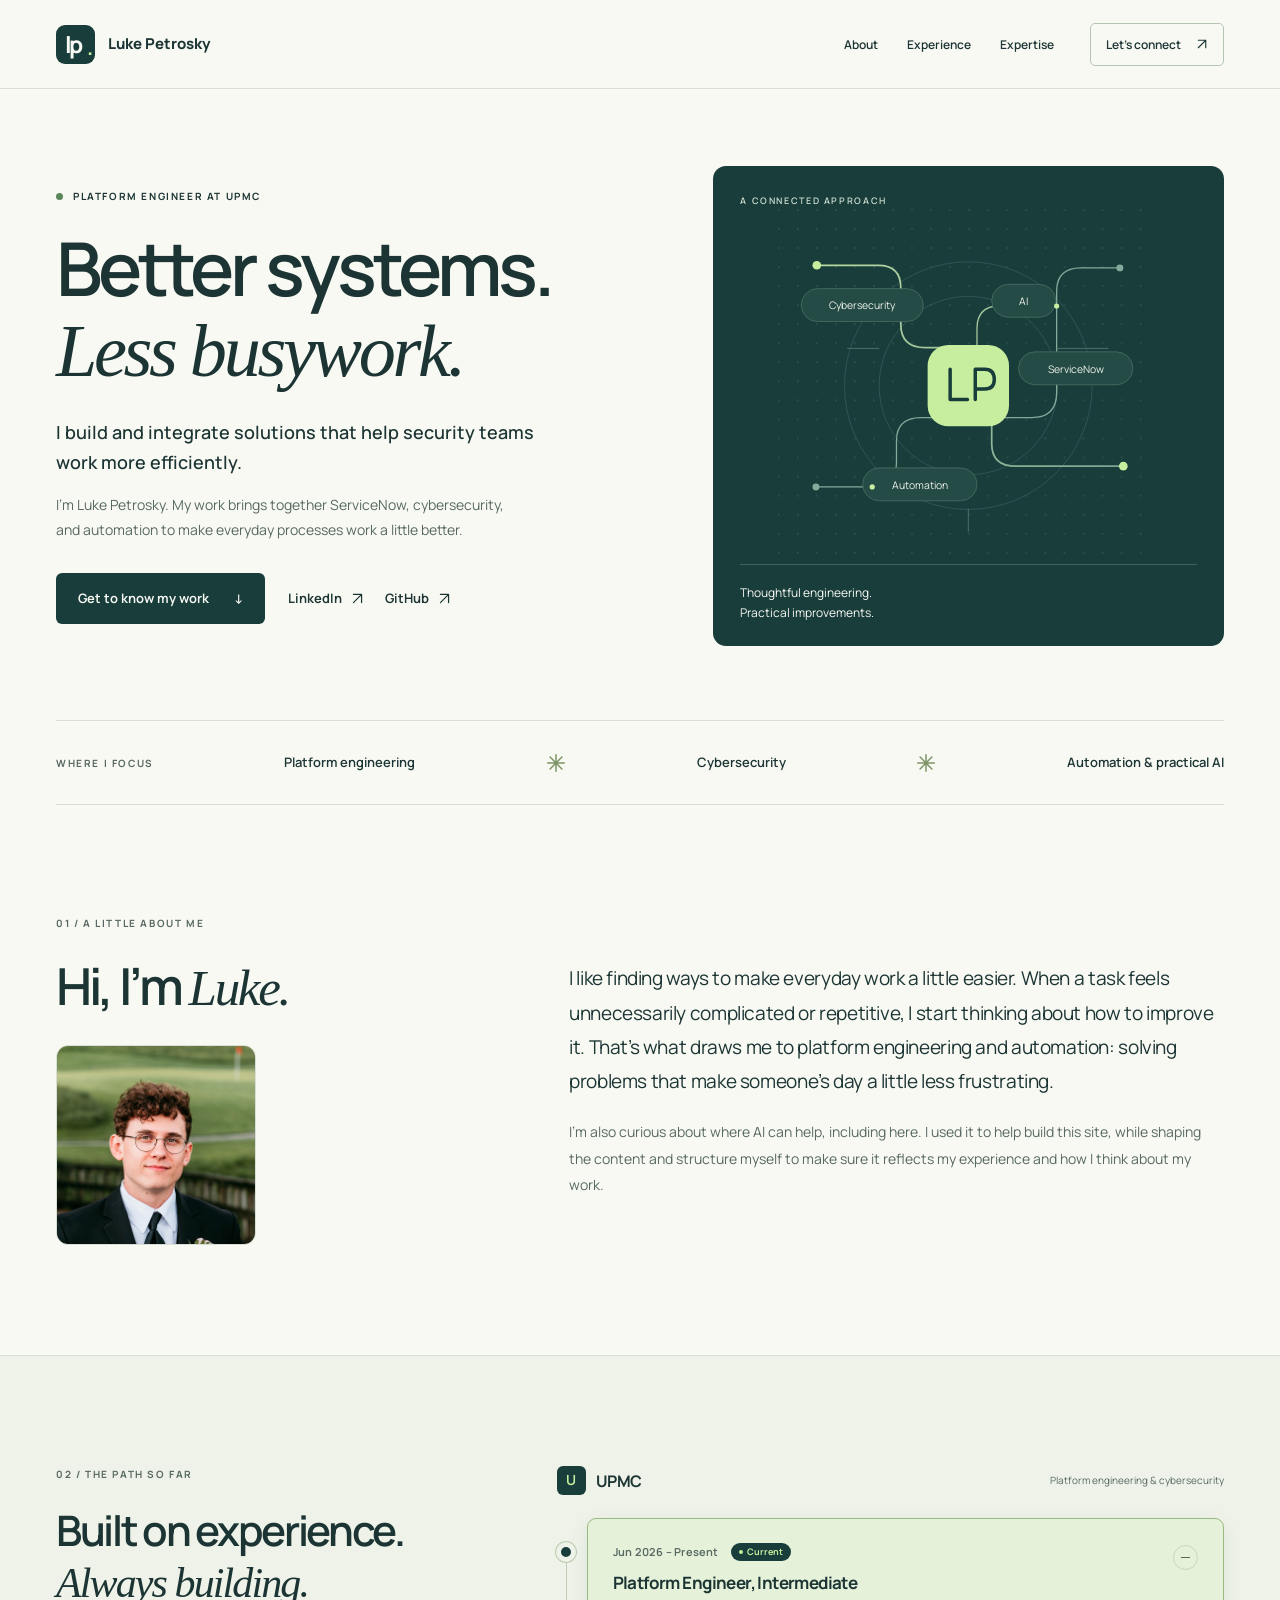
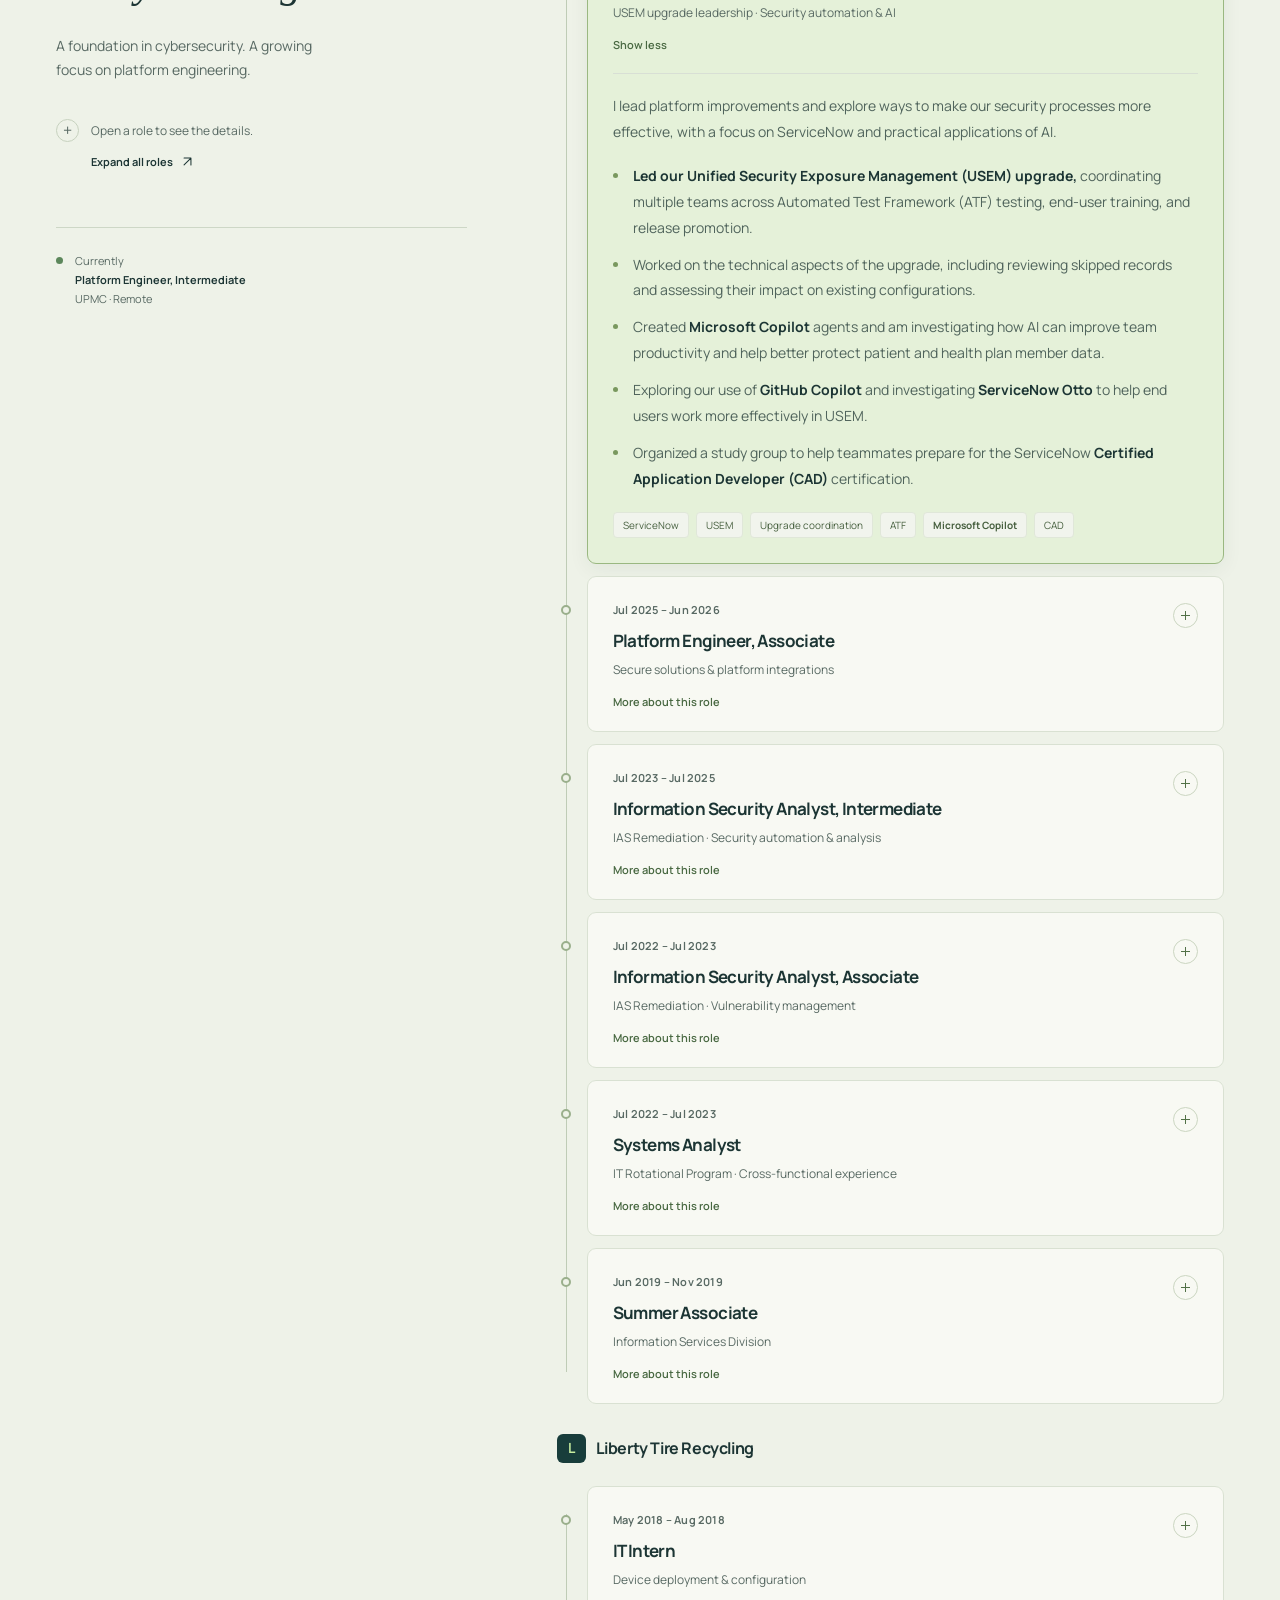
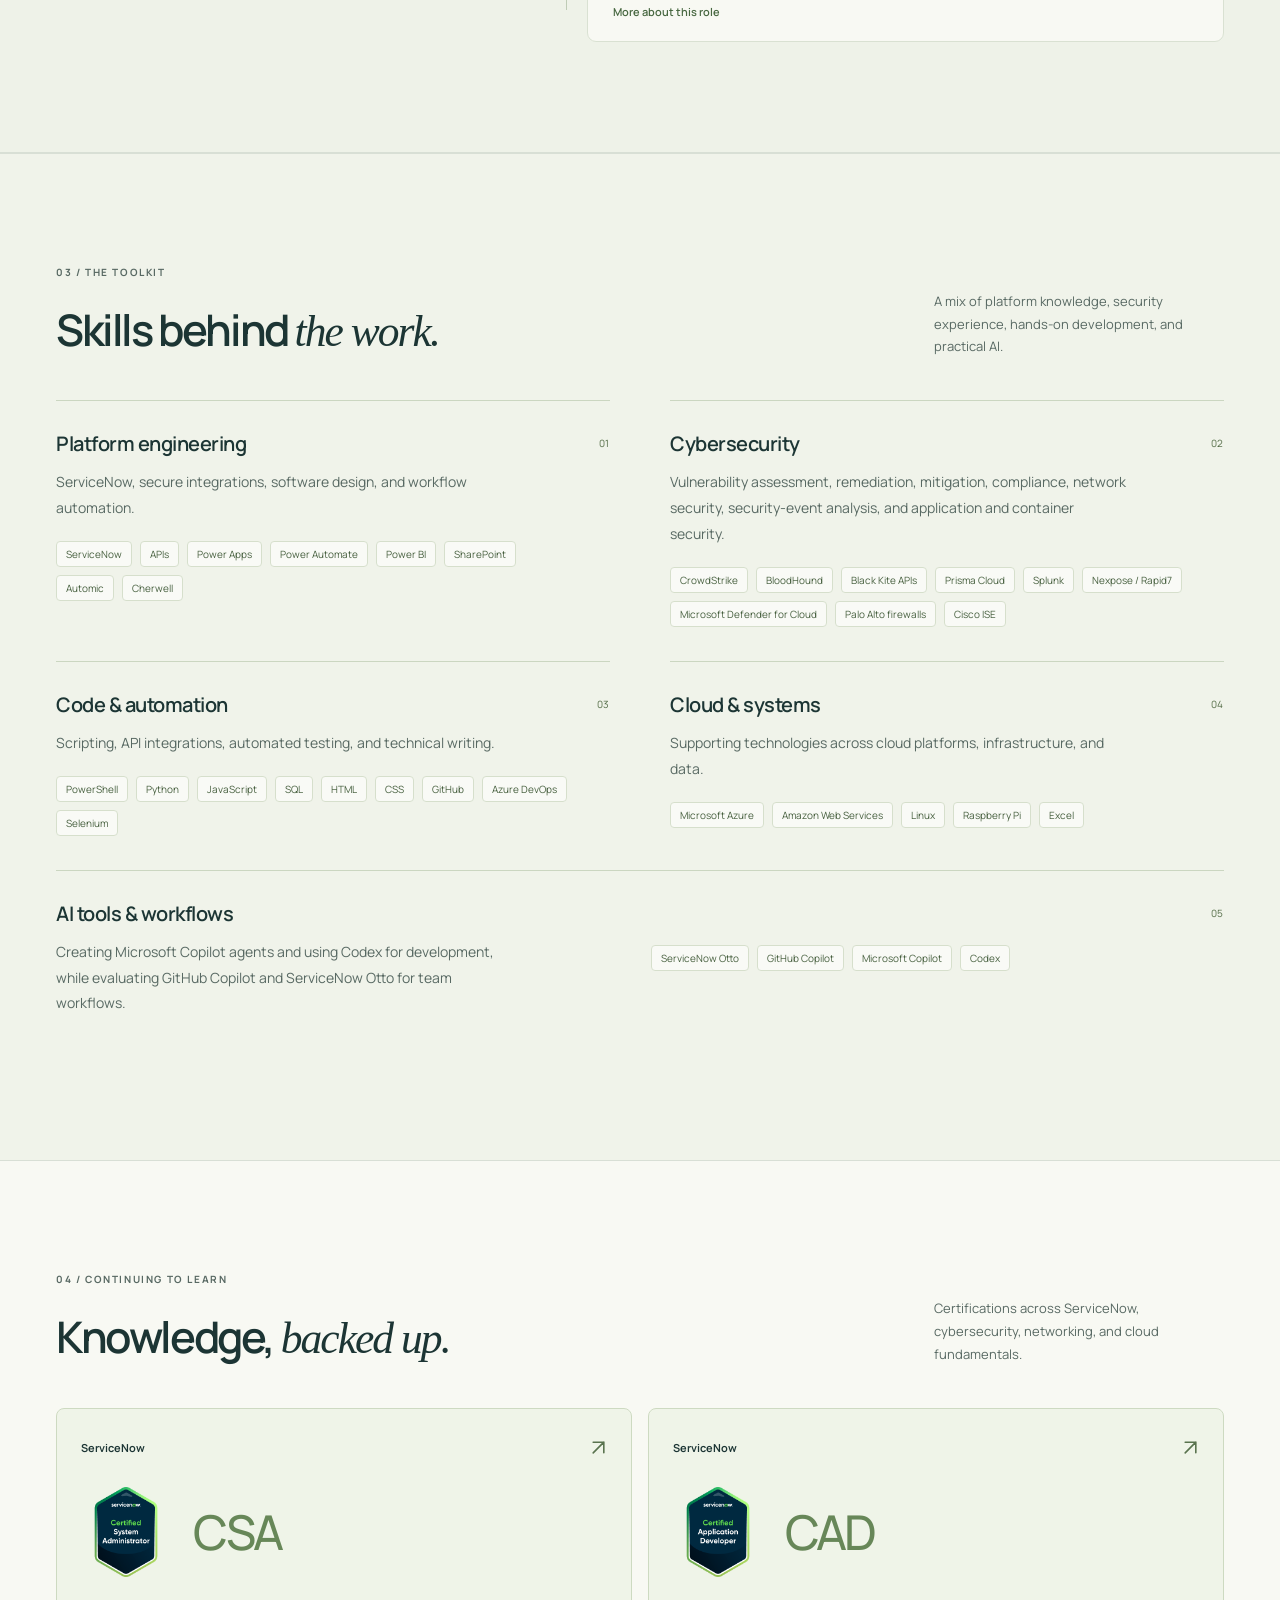
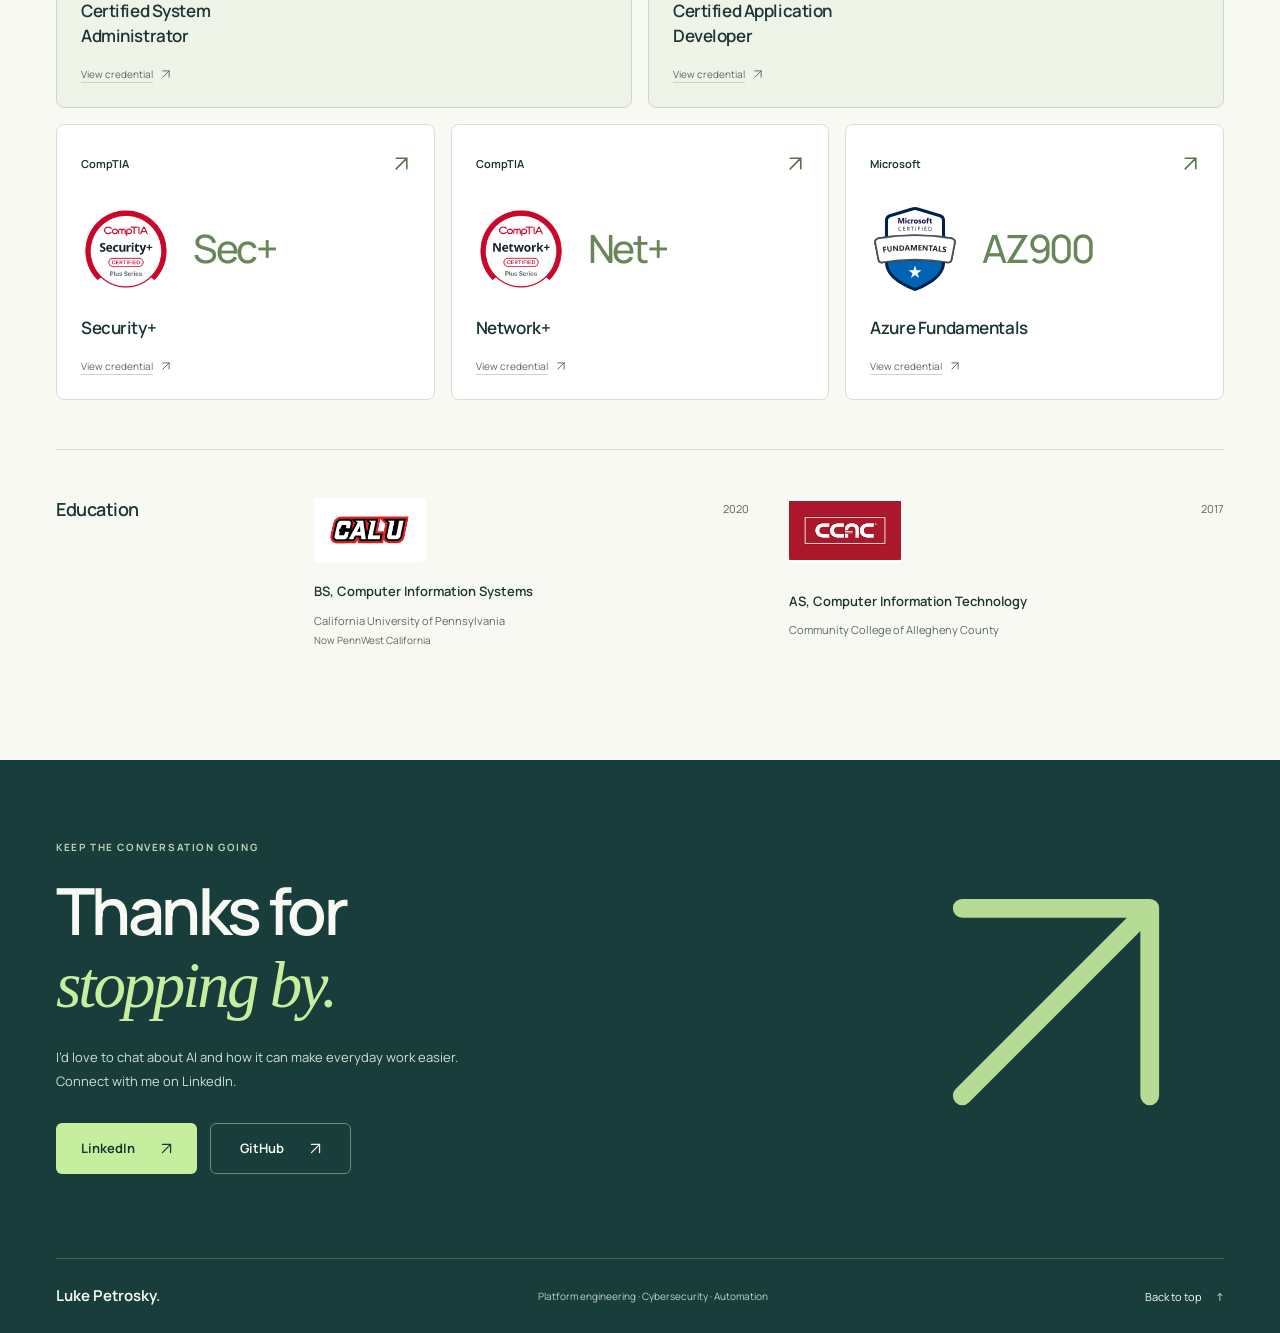
==== commit 0678b6e4: "Add subtle connection and card animations" ====
--- a/index.html
+++ b/index.html
@@ -13,8 +13,8 @@
   <meta property="og:url" content="https://petroskyluke.com/">
   <link rel="icon" href="assets/favicon.svg" type="image/svg+xml">
   <link rel="preload" href="assets/manrope-latin.woff2" as="font" type="font/woff2" crossorigin>
-  <link rel="stylesheet" href="styles.css?v=svg-icons-1">
-  <script src="scripts.js?v=svg-icons-1" defer></script>
+  <link rel="stylesheet" href="styles.css?v=subtle-motion-1">
+  <script src="scripts.js?v=subtle-motion-1" defer></script>
 </head>
 <body>
   <a class="skip-link" href="#main">Skip to content</a>
@@ -54,9 +54,9 @@
           <rect width="440" height="410" fill="url(#dot-grid)"/>
           <circle cx="220" cy="204" r="143" stroke="#365957"/>
           <circle cx="220" cy="204" r="103" stroke="#365957"/>
-          <path d="M45 65H116Q142 65 142 91V133Q142 160 170 160H218Q247 160 247 189V271Q247 297 275 297H399" stroke="url(#route)" stroke-width="2"/>
-          <path d="M44 321H109Q137 321 137 293V268Q137 241 165 241H293Q322 241 322 212V95Q322 68 350 68H395" stroke="#85a99b" stroke-width="1.5"/>
-          <path d="M230 157V138Q230 112 256 112H284" stroke="#a6c89c" stroke-width="1.5"/>
+          <path class="connection-route connection-route-primary" pathLength="1" d="M45 65H116Q142 65 142 91V133Q142 160 170 160H218Q247 160 247 189V271Q247 297 275 297H399" stroke="url(#route)" stroke-width="2"/>
+          <path class="connection-route connection-route-secondary" pathLength="1" d="M44 321H109Q137 321 137 293V268Q137 241 165 241H293Q322 241 322 212V95Q322 68 350 68H395" stroke="#85a99b" stroke-width="1.5"/>
+          <path class="connection-route connection-route-ai" pathLength="1" d="M230 157V138Q230 112 256 112H284" stroke="#a6c89c" stroke-width="1.5"/>
           <path d="M80 161H117M322 161H382M220 346V373" stroke="#547770"/>
           <circle cx="45" cy="65" r="5" fill="#c7ed9f"/><circle cx="399" cy="297" r="5" fill="#c7ed9f"/>
           <circle cx="44" cy="321" r="4" fill="#85a99b"/><circle cx="395" cy="68" r="4" fill="#85a99b"/>
--- a/styles.css
+++ b/styles.css
@@ -87,6 +87,13 @@
 .hero-art { position: relative; color: var(--paper); background: var(--green); border-radius: 13px; padding: 27px 27px 24px; overflow: hidden; }
 .art-heading { display: flex; align-items: center; justify-content: space-between; font-size: 9px; letter-spacing: .18em; font-weight: 600; color: #ccdccd; }
 .connection-art { display: block; width: calc(100% + 12px); max-height: 355px; margin: 0 -6px; }
+.connection-route { stroke-linecap: round; }
+@keyframes trace-connection { from { stroke-dashoffset: 1; } to { stroke-dashoffset: 0; } }
+@media (prefers-reduced-motion: no-preference) {
+  .connection-art.is-tracing .connection-route { stroke-dasharray: 1; animation: trace-connection 1.5s cubic-bezier(.4, 0, .2, 1) both; }
+  .connection-art.is-tracing .connection-route-secondary { animation-delay: .2s; }
+  .connection-art.is-tracing .connection-route-ai { animation-duration: .7s; animation-delay: .8s; }
+}
 .art-caption { display: flex; align-items: center; justify-content: space-between; padding-top: 18px; border-top: 1px solid #42615a; font-size: 12px; line-height: 1.65; }
 .focus-strip { display: flex; align-items: center; justify-content: space-between; gap: 22px; padding-block: 24px; border-block: 1px solid var(--line); font-size: 13px; font-weight: 600; }
 .focus-strip .eyebrow { color: var(--muted); }
@@ -124,6 +131,10 @@
 .current-role::before { background: var(--green); border-color: var(--green); box-shadow: 0 0 0 5px var(--soft), 0 0 0 6px #bdcdb0; }
 .role:hover { border-color: #adbf9f; }
 .role[open] { background: white; border-color: #b4c5a6; box-shadow: 0 5px 20px #203e3110; }
+.role.current-role { background: #e5f1d9; border-color: #9ab881; }
+.role.current-role:hover { border-color: #6f9258; }
+.current-role .current-badge { background: var(--green); color: var(--lime); }
+.current-role .current-badge::before { background: var(--lime); }
 .role summary { display: flex; align-items: flex-start; gap: 13px; justify-content: space-between; cursor: pointer; list-style: none; padding: 23px 25px 19px; border-radius: 8px; }
 .role summary::-webkit-details-marker { display: none; }
 .role-heading { display: flex; flex-direction: column; min-width: 0; }
@@ -140,6 +151,10 @@
 .when-open, .role[open] .when-closed { display: none; }
 .role[open] .when-open { display: inline; }
 .role-body { padding: 0 25px 25px; font-size: 14px; line-height: 1.85; color: #50645c; }
+.role.is-animating .role-body { overflow: hidden; }
+.role.is-closing .expand-icon::after { transform: rotate(90deg); }
+.role.is-closing .when-open { display: none; }
+.role.is-closing .when-closed { display: inline; }
 .role-body > :first-child { border-top: 1px solid var(--line); padding-top: 19px; }
 .role-body > p + p { margin-top: 13px; }
 .accomplishments { padding-left: 17px; margin: 0; }
@@ -179,8 +194,11 @@
 .servicenow-cert .cert-abbreviation { font-size: 48px; }
 .cert-card h3 { font-size: 17px; font-weight: 600; line-height: 1.45; }
 .cert-card p, .credential-link { font-size: 10px; color: var(--muted); padding-top: 17px; margin-top: auto; }
-.cert-link { transition: transform .2s ease, border-color .2s ease, background .2s ease; }
-.cert-link:hover { transform: translateY(-4px); border-color: #adc094; background: #fafcf6; }
+.cert-link { transition: transform .2s ease, border-color .2s ease, box-shadow .2s ease; }
+.cert-link:focus-visible { transform: translateY(-3px); border-color: #8da875; box-shadow: 0 8px 20px #203e3110; }
+@media (hover: hover) and (pointer: fine) {
+  .cert-link:hover { transform: translateY(-3px); border-color: #8da875; box-shadow: 0 8px 20px #203e3110; }
+}
 .credential-link { display: inline-flex; gap: 8px; align-items: center; text-decoration: underline; text-underline-offset: 4px; text-decoration-color: #cbd6c1; }
 .education { display: grid; grid-template-columns: .5fr 1fr 1fr; gap: 40px; padding-top: 48px; margin-top: 49px; border-top: 1px solid var(--line); }
 .education > h3 { font-size: 18px; }
@@ -209,9 +227,6 @@
 .site-footer > span { color: #c1d3c6; font-size: 10px; }
 .back-top { font-size: 11px; }
 .back-top span { margin-left: 12px; }
-
-@keyframes open-role { from { opacity: .55; transform: translateY(-5px); } to { opacity: 1; transform: translateY(0); } }
-.role[open] .role-body { animation: open-role .22s ease-out; }
 
 @media (min-width: 1500px) {
   .hero { padding-block: 93px; }
@@ -365,6 +380,7 @@
 @media (prefers-reduced-motion: reduce) {
   html { scroll-behavior: auto; }
   *, *::before, *::after { animation: none !important; transition: none !important; }
+  .cert-link:hover, .cert-link:focus-visible { transform: none; }
 }
 @media print {
   .site-header, .hero-art, .focus-strip, .menu-toggle, .hero-actions, .expand-all, .timeline-instruction, .career-note, .expand-icon, .details-label, .contact-art, .site-footer, .skip-link { display: none !important; }
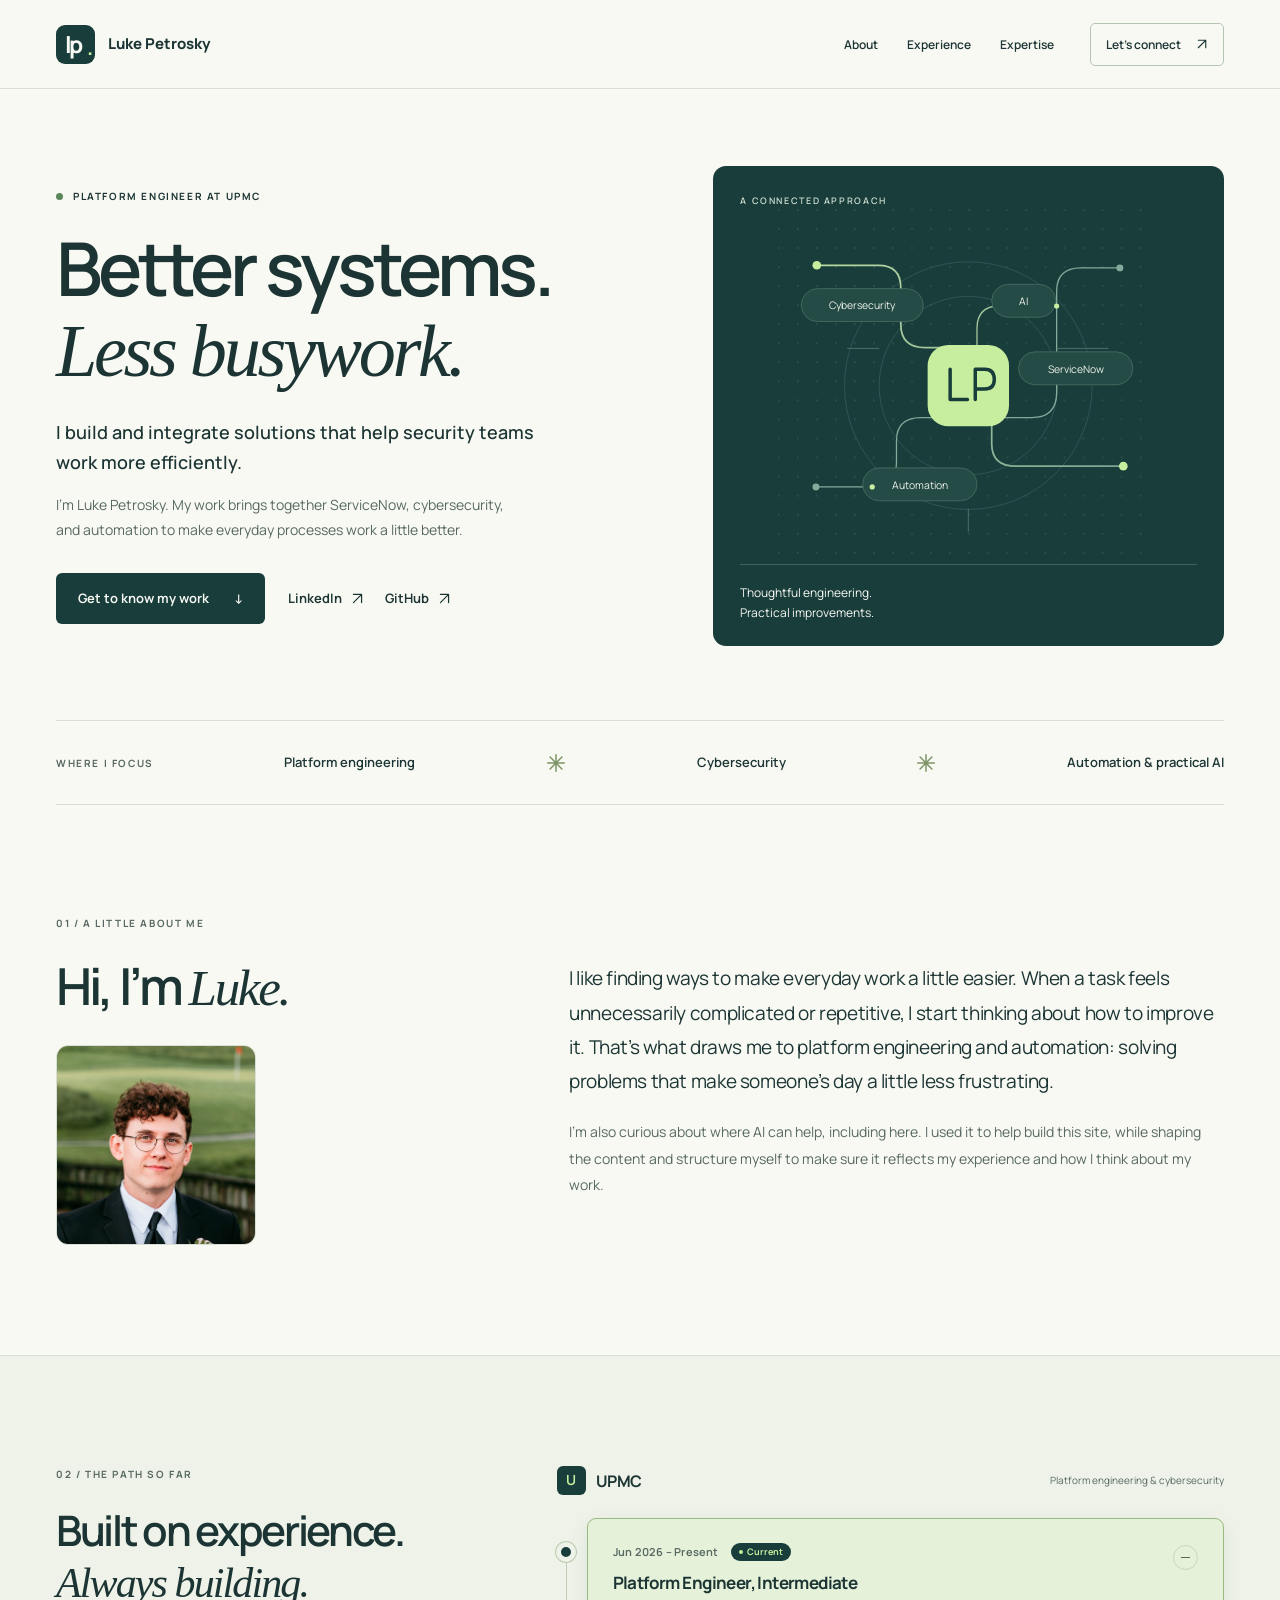
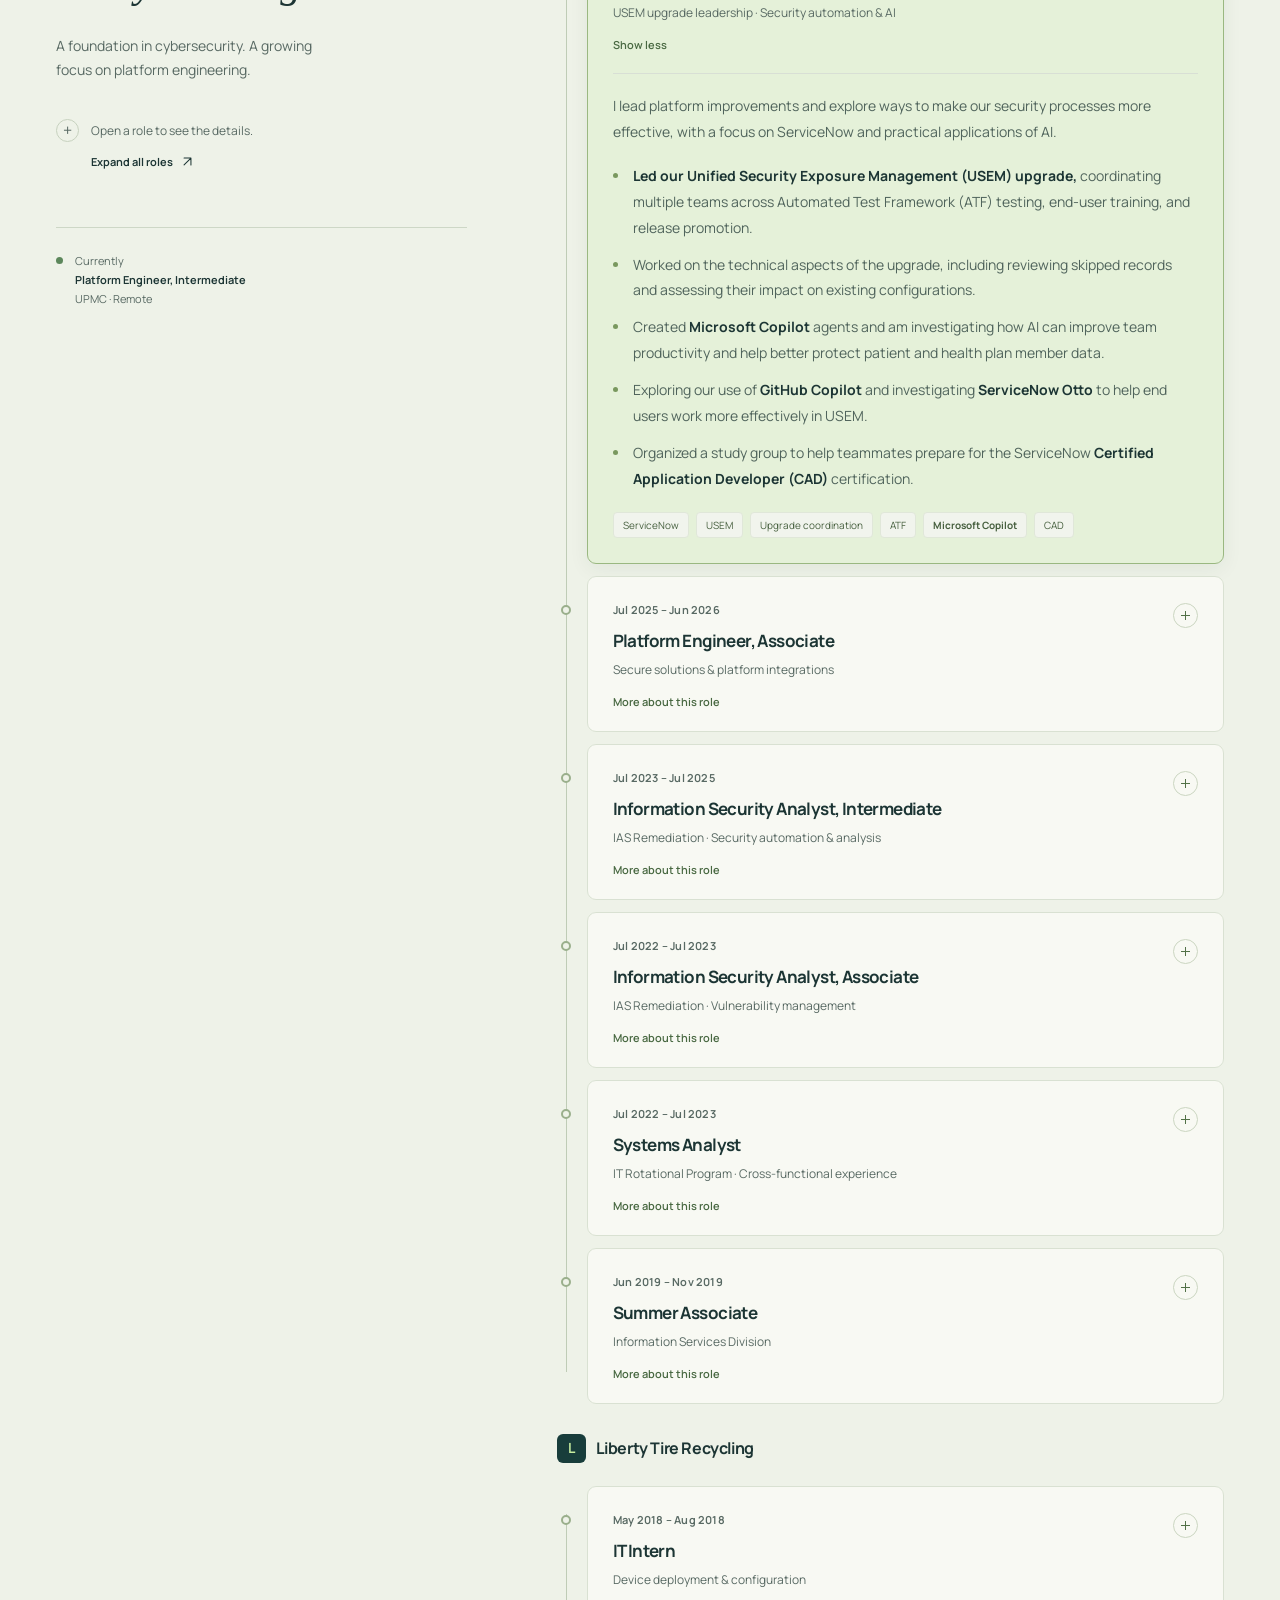
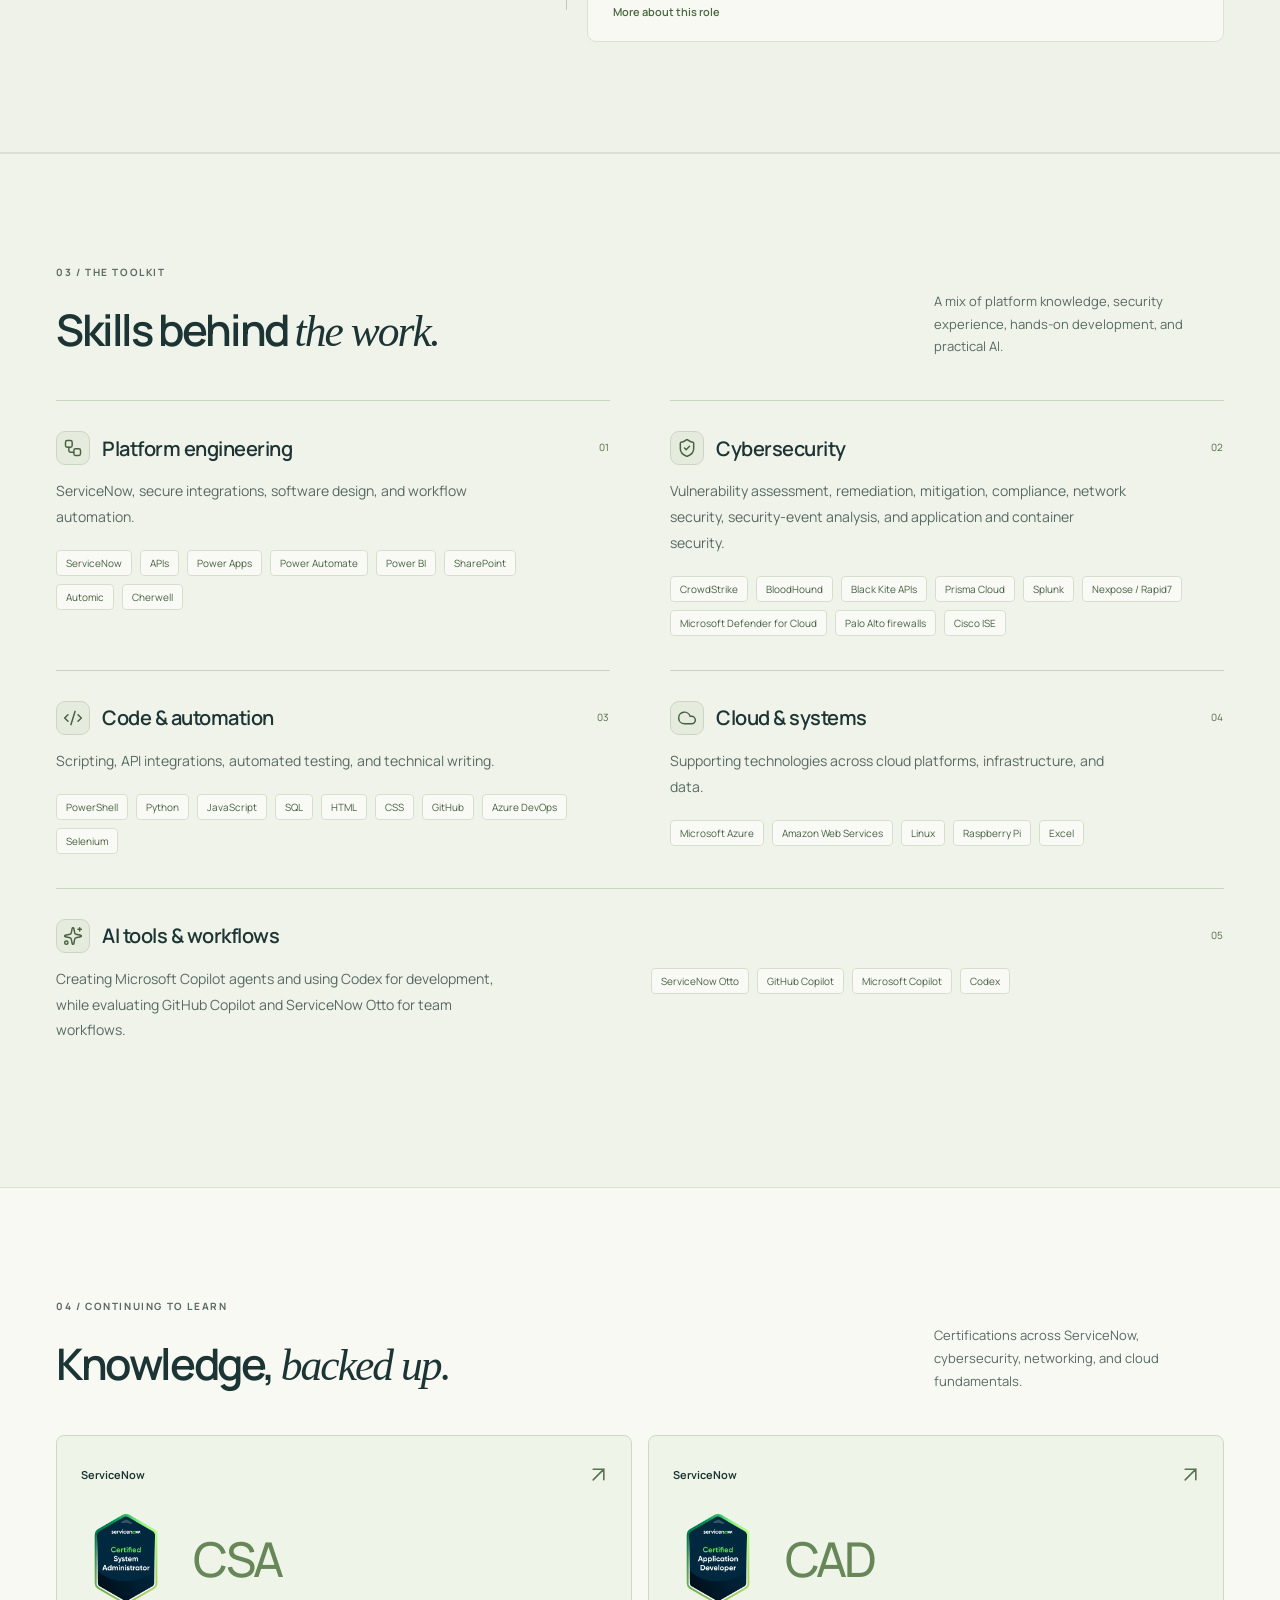
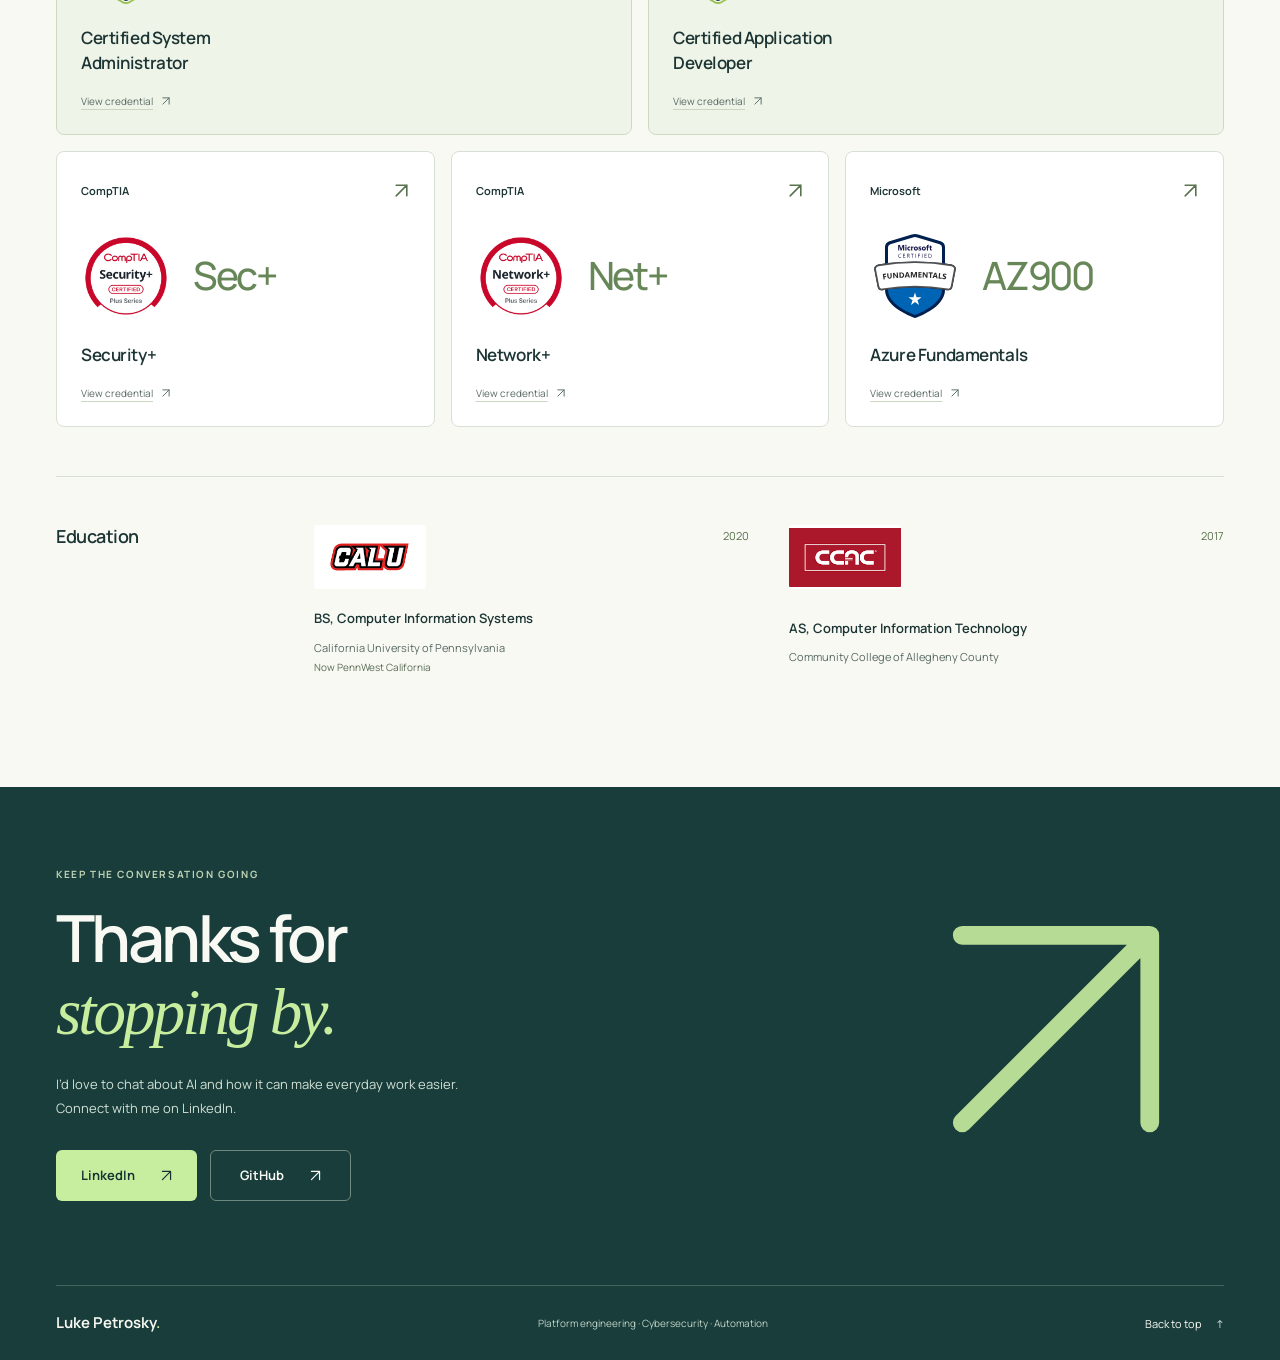
==== commit 9e866760: "Add Lucide icons to skill categories" ====
--- a/index.html
+++ b/index.html
@@ -13,7 +13,7 @@
   <meta property="og:url" content="https://petroskyluke.com/">
   <link rel="icon" href="assets/favicon.svg" type="image/svg+xml">
   <link rel="preload" href="assets/manrope-latin.woff2" as="font" type="font/woff2" crossorigin>
-  <link rel="stylesheet" href="styles.css?v=subtle-motion-1">
+  <link rel="stylesheet" href="styles.css?v=lucide-skills-1">
   <script src="scripts.js?v=subtle-motion-1" defer></script>
 </head>
 <body>
@@ -187,12 +187,13 @@
     <section class="skills-section section" id="skills" aria-labelledby="skills-title">
       <div class="wrap">
         <div class="section-heading-row"><div><p class="eyebrow section-index">03 / The toolkit</p><h2 id="skills-title">Skills behind <span class="serif">the work.</span></h2></div><p>A mix of platform knowledge, security experience, hands-on development, and practical AI.</p></div>
+        <!-- Lucide icons: copyright and license in assets/lucide-license.txt. -->
         <div class="skills-grid">
-          <article class="skill-group"><span class="skill-number" aria-hidden="true">01</span><h3>Platform engineering</h3><p>ServiceNow, secure integrations, software design, and workflow automation.</p><ul class="tags"><li>ServiceNow</li><li>APIs</li><li>Power Apps</li><li>Power Automate</li><li>Power BI</li><li>SharePoint</li><li>Automic</li><li>Cherwell</li></ul></article>
-          <article class="skill-group"><span class="skill-number" aria-hidden="true">02</span><h3>Cybersecurity</h3><p>Vulnerability assessment, remediation, mitigation, compliance, network security, security-event analysis, and application and container security.</p><ul class="tags"><li>CrowdStrike</li><li>BloodHound</li><li>Black Kite APIs</li><li>Prisma Cloud</li><li>Splunk</li><li>Nexpose / Rapid7</li><li>Microsoft Defender for Cloud</li><li>Palo Alto firewalls</li><li>Cisco ISE</li></ul></article>
-          <article class="skill-group"><span class="skill-number" aria-hidden="true">03</span><h3>Code &amp; automation</h3><p>Scripting, API integrations, automated testing, and technical writing.</p><ul class="tags"><li>PowerShell</li><li>Python</li><li>JavaScript</li><li>SQL</li><li>HTML</li><li>CSS</li><li>GitHub</li><li>Azure DevOps</li><li>Selenium</li></ul></article>
-          <article class="skill-group"><span class="skill-number" aria-hidden="true">04</span><h3>Cloud &amp; systems</h3><p>Supporting technologies across cloud platforms, infrastructure, and data.</p><ul class="tags"><li>Microsoft Azure</li><li>Amazon Web Services</li><li>Linux</li><li>Raspberry Pi</li><li>Excel</li></ul></article>
-          <article class="skill-group skill-group-ai"><span class="skill-number" aria-hidden="true">05</span><div><h3>AI tools &amp; workflows</h3><p>Creating Microsoft Copilot agents and using Codex for development, while evaluating GitHub Copilot and ServiceNow Otto for team workflows.</p></div><ul class="tags"><li>ServiceNow Otto</li><li>GitHub Copilot</li><li>Microsoft Copilot</li><li>Codex</li></ul></article>
+          <article class="skill-group"><span class="skill-number" aria-hidden="true">01</span><h3><span class="skill-icon" aria-hidden="true"><svg class="skill-icon-svg lucide-workflow" aria-hidden="true" focusable="false" xmlns="http://www.w3.org/2000/svg" width="24" height="24" viewBox="0 0 24 24" fill="none" stroke="currentColor" stroke-width="2" stroke-linecap="round" stroke-linejoin="round" > <rect width="8" height="8" x="3" y="3" rx="2" /> <path d="M7 11v4a2 2 0 0 0 2 2h4" /> <rect width="8" height="8" x="13" y="13" rx="2" /> </svg></span><span>Platform engineering</span></h3><p>ServiceNow, secure integrations, software design, and workflow automation.</p><ul class="tags"><li>ServiceNow</li><li>APIs</li><li>Power Apps</li><li>Power Automate</li><li>Power BI</li><li>SharePoint</li><li>Automic</li><li>Cherwell</li></ul></article>
+          <article class="skill-group"><span class="skill-number" aria-hidden="true">02</span><h3><span class="skill-icon" aria-hidden="true"><svg class="skill-icon-svg lucide-shield-check" aria-hidden="true" focusable="false" xmlns="http://www.w3.org/2000/svg" width="24" height="24" viewBox="0 0 24 24" fill="none" stroke="currentColor" stroke-width="2" stroke-linecap="round" stroke-linejoin="round" > <path d="M20 13c0 5-3.5 7.5-7.66 8.95a1 1 0 0 1-.67-.01C7.5 20.5 4 18 4 13V6a1 1 0 0 1 1-1c2 0 4.5-1.2 6.24-2.72a1.17 1.17 0 0 1 1.52 0C14.51 3.81 17 5 19 5a1 1 0 0 1 1 1z" /> <path d="m9 12 2 2 4-4" /> </svg></span><span>Cybersecurity</span></h3><p>Vulnerability assessment, remediation, mitigation, compliance, network security, security-event analysis, and application and container security.</p><ul class="tags"><li>CrowdStrike</li><li>BloodHound</li><li>Black Kite APIs</li><li>Prisma Cloud</li><li>Splunk</li><li>Nexpose / Rapid7</li><li>Microsoft Defender for Cloud</li><li>Palo Alto firewalls</li><li>Cisco ISE</li></ul></article>
+          <article class="skill-group"><span class="skill-number" aria-hidden="true">03</span><h3><span class="skill-icon" aria-hidden="true"><svg class="skill-icon-svg lucide-code-xml" aria-hidden="true" focusable="false" xmlns="http://www.w3.org/2000/svg" width="24" height="24" viewBox="0 0 24 24" fill="none" stroke="currentColor" stroke-width="2" stroke-linecap="round" stroke-linejoin="round" > <path d="m18 16 4-4-4-4" /> <path d="m6 8-4 4 4 4" /> <path d="m14.5 4-5 16" /> </svg></span><span>Code &amp; automation</span></h3><p>Scripting, API integrations, automated testing, and technical writing.</p><ul class="tags"><li>PowerShell</li><li>Python</li><li>JavaScript</li><li>SQL</li><li>HTML</li><li>CSS</li><li>GitHub</li><li>Azure DevOps</li><li>Selenium</li></ul></article>
+          <article class="skill-group"><span class="skill-number" aria-hidden="true">04</span><h3><span class="skill-icon" aria-hidden="true"><svg class="skill-icon-svg lucide-cloud" aria-hidden="true" focusable="false" xmlns="http://www.w3.org/2000/svg" width="24" height="24" viewBox="0 0 24 24" fill="none" stroke="currentColor" stroke-width="2" stroke-linecap="round" stroke-linejoin="round" > <path d="M17.5 19H9a7 7 0 1 1 6.71-9h1.79a4.5 4.5 0 1 1 0 9Z" /> </svg></span><span>Cloud &amp; systems</span></h3><p>Supporting technologies across cloud platforms, infrastructure, and data.</p><ul class="tags"><li>Microsoft Azure</li><li>Amazon Web Services</li><li>Linux</li><li>Raspberry Pi</li><li>Excel</li></ul></article>
+          <article class="skill-group skill-group-ai"><span class="skill-number" aria-hidden="true">05</span><div><h3><span class="skill-icon" aria-hidden="true"><svg class="skill-icon-svg lucide-sparkles" aria-hidden="true" focusable="false" xmlns="http://www.w3.org/2000/svg" width="24" height="24" viewBox="0 0 24 24" fill="none" stroke="currentColor" stroke-width="2" stroke-linecap="round" stroke-linejoin="round" > <path d="M11.017 2.814a1 1 0 0 1 1.966 0l1.051 5.558a2 2 0 0 0 1.594 1.594l5.558 1.051a1 1 0 0 1 0 1.966l-5.558 1.051a2 2 0 0 0-1.594 1.594l-1.051 5.558a1 1 0 0 1-1.966 0l-1.051-5.558a2 2 0 0 0-1.594-1.594l-5.558-1.051a1 1 0 0 1 0-1.966l5.558-1.051a2 2 0 0 0 1.594-1.594z" /> <path d="M20 2v4" /> <path d="M22 4h-4" /> <circle cx="4" cy="20" r="2" /> </svg></span><span>AI tools &amp; workflows</span></h3><p>Creating Microsoft Copilot agents and using Codex for development, while evaluating GitHub Copilot and ServiceNow Otto for team workflows.</p></div><ul class="tags"><li>ServiceNow Otto</li><li>GitHub Copilot</li><li>Microsoft Copilot</li><li>Codex</li></ul></article>
         </div>
       </div>
     </section>
--- a/styles.css
+++ b/styles.css
@@ -174,9 +174,11 @@
 .section-heading-row > p { max-width: 290px; font-size: 13px; color: var(--muted); }
 .skills-grid { display: grid; grid-template-columns: 1fr 1fr; gap: 0 60px; }
 .skill-group { position: relative; border-top: 1px solid #cbd6c1; padding: 30px 38px 34px 0; }
-.skill-group h3 { margin-bottom: 13px; font-size: 20px; }
+.skill-group h3 { display: flex; align-items: center; gap: 12px; margin-bottom: 13px; font-size: 20px; }
+.skill-icon { display: grid; place-items: center; flex: 0 0 34px; width: 34px; height: 34px; border: 1px solid #cbd6c1; border-radius: 9px; color: #47603f; background: #e5ecdd; }
+.skill-icon-svg { display: block; width: 20px; height: 20px; stroke-width: 1.75; }
 .skill-group > p, .skill-group-ai p { color: var(--muted); font-size: 14px; max-width: 460px; line-height: 1.85; }
-.skill-number { position: absolute; top: 34px; right: 1px; font-size: 10px; color: #526b45; }
+.skill-number { position: absolute; top: 38px; right: 1px; font-size: 10px; color: #526b45; }
 .skill-group .tags { gap: 8px; }
 .skill-group .tags li { background: #f9faf6; border-color: #d6dfcc; }
 .skill-group-ai { grid-column: 1 / -1; display: grid; grid-template-columns: 1fr 1fr; gap: 60px; }
@@ -352,6 +354,7 @@
   .skills-grid { grid-template-columns: 1fr; gap: 0; }
   .skill-group-ai { grid-template-columns: 1fr; gap: 20px; }
   .skill-group { padding-block: 25px; }
+  .skill-number { top: 33px; }
   .skill-group h3 { font-size: 19px; }
   .skill-group .tags li { font-size: 10px; }
   .section-heading-row { margin-bottom: 30px; }
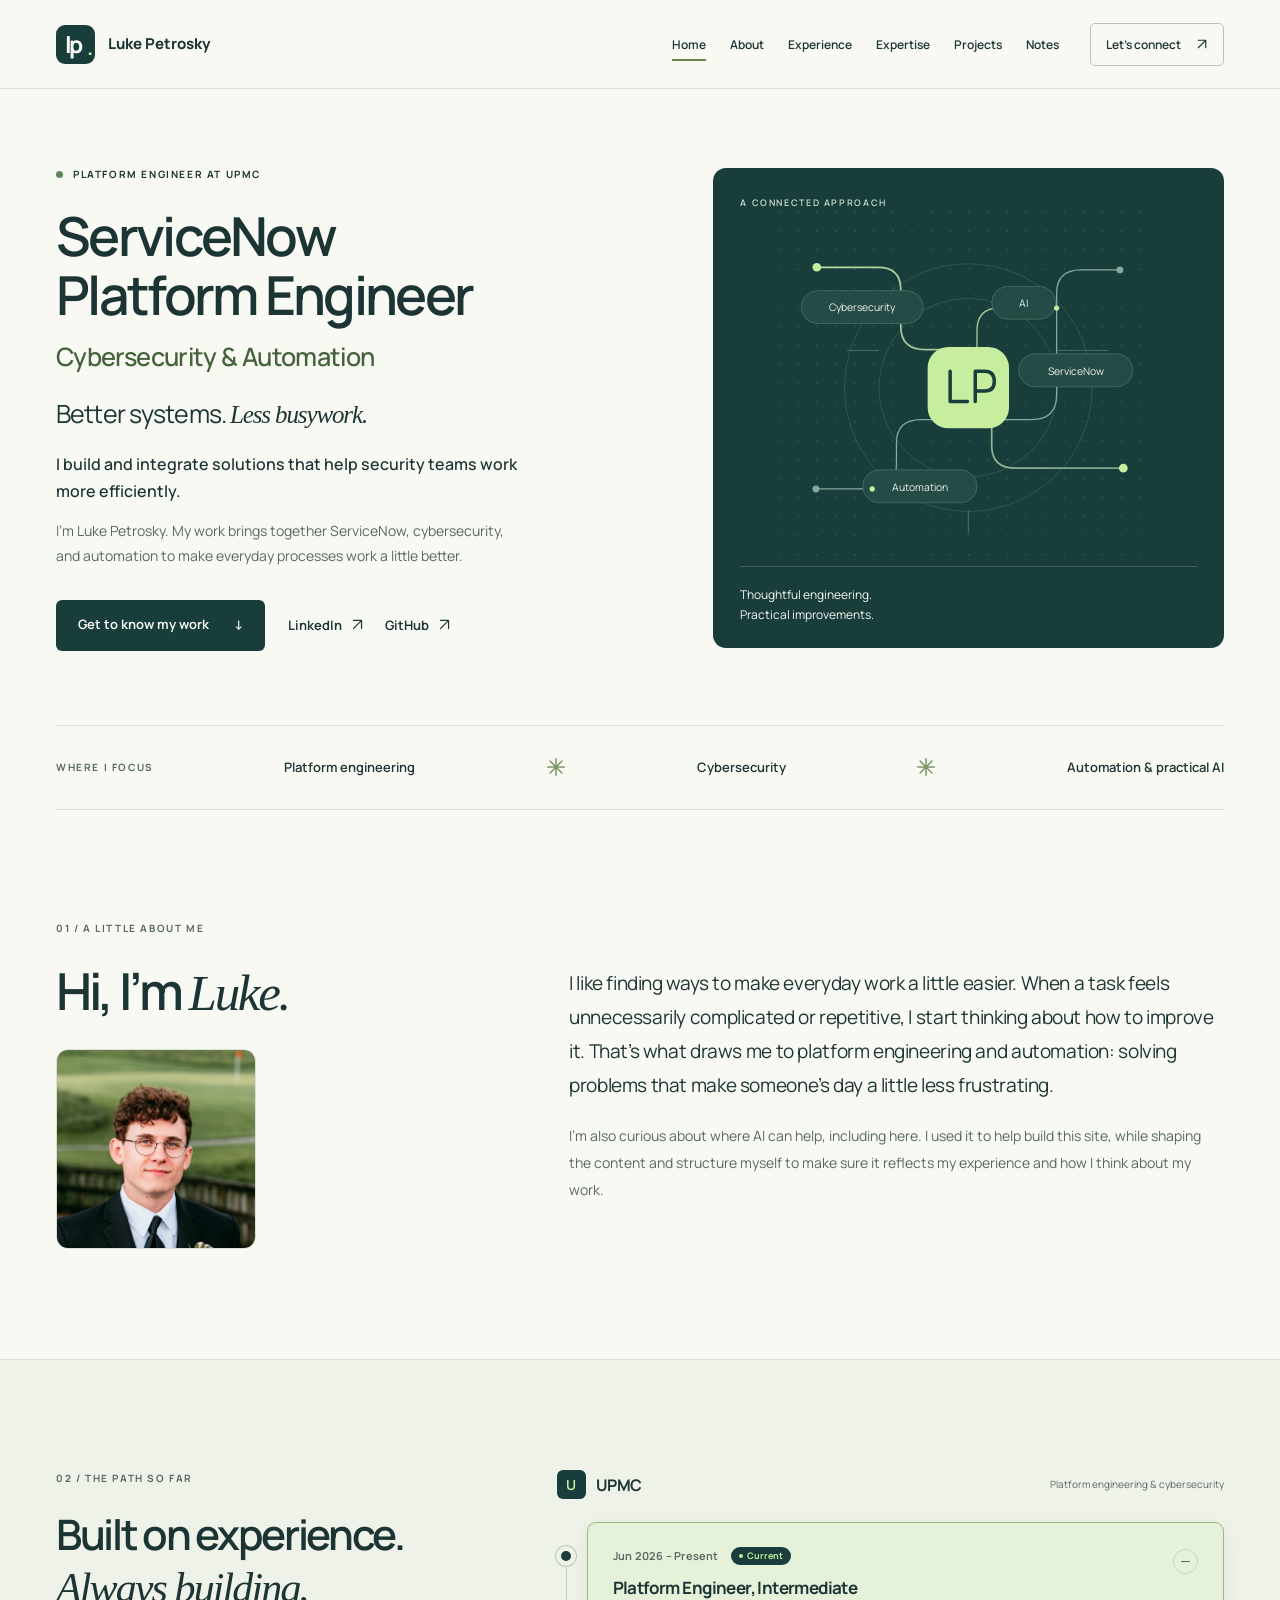
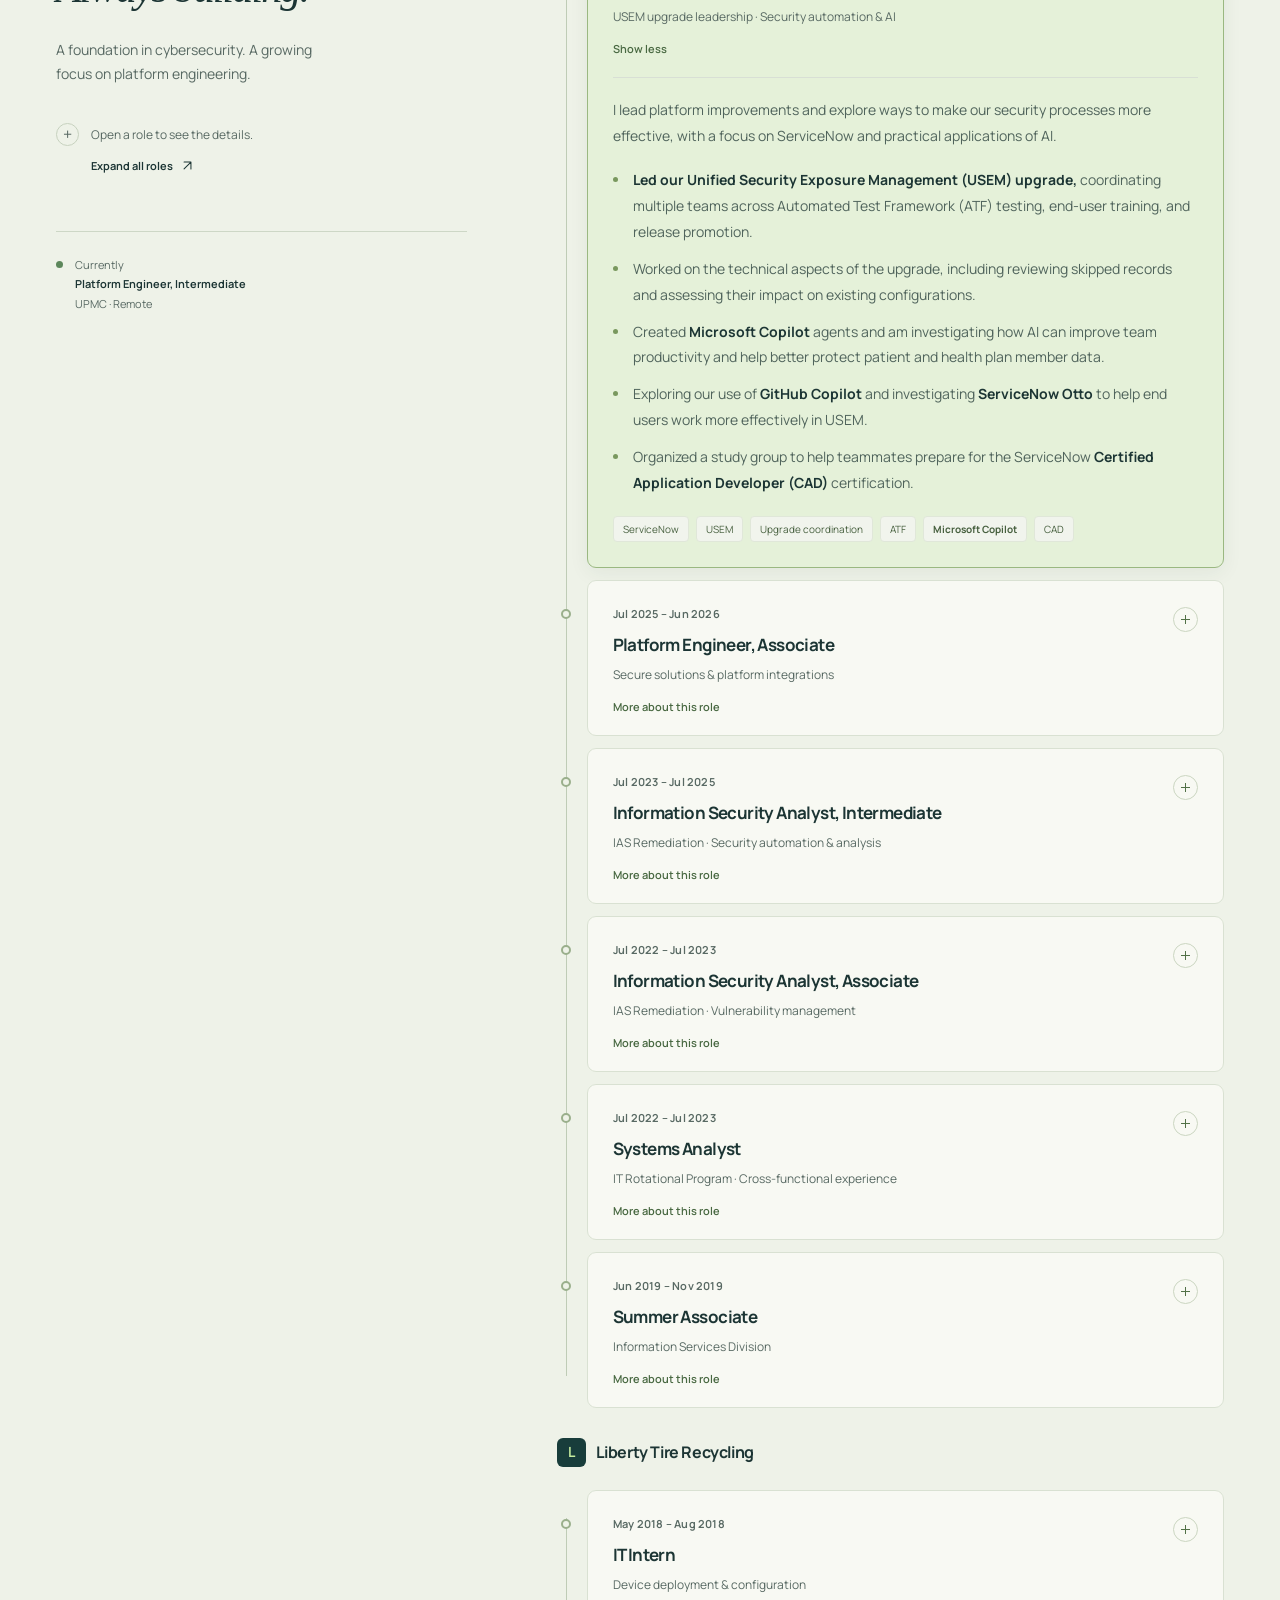
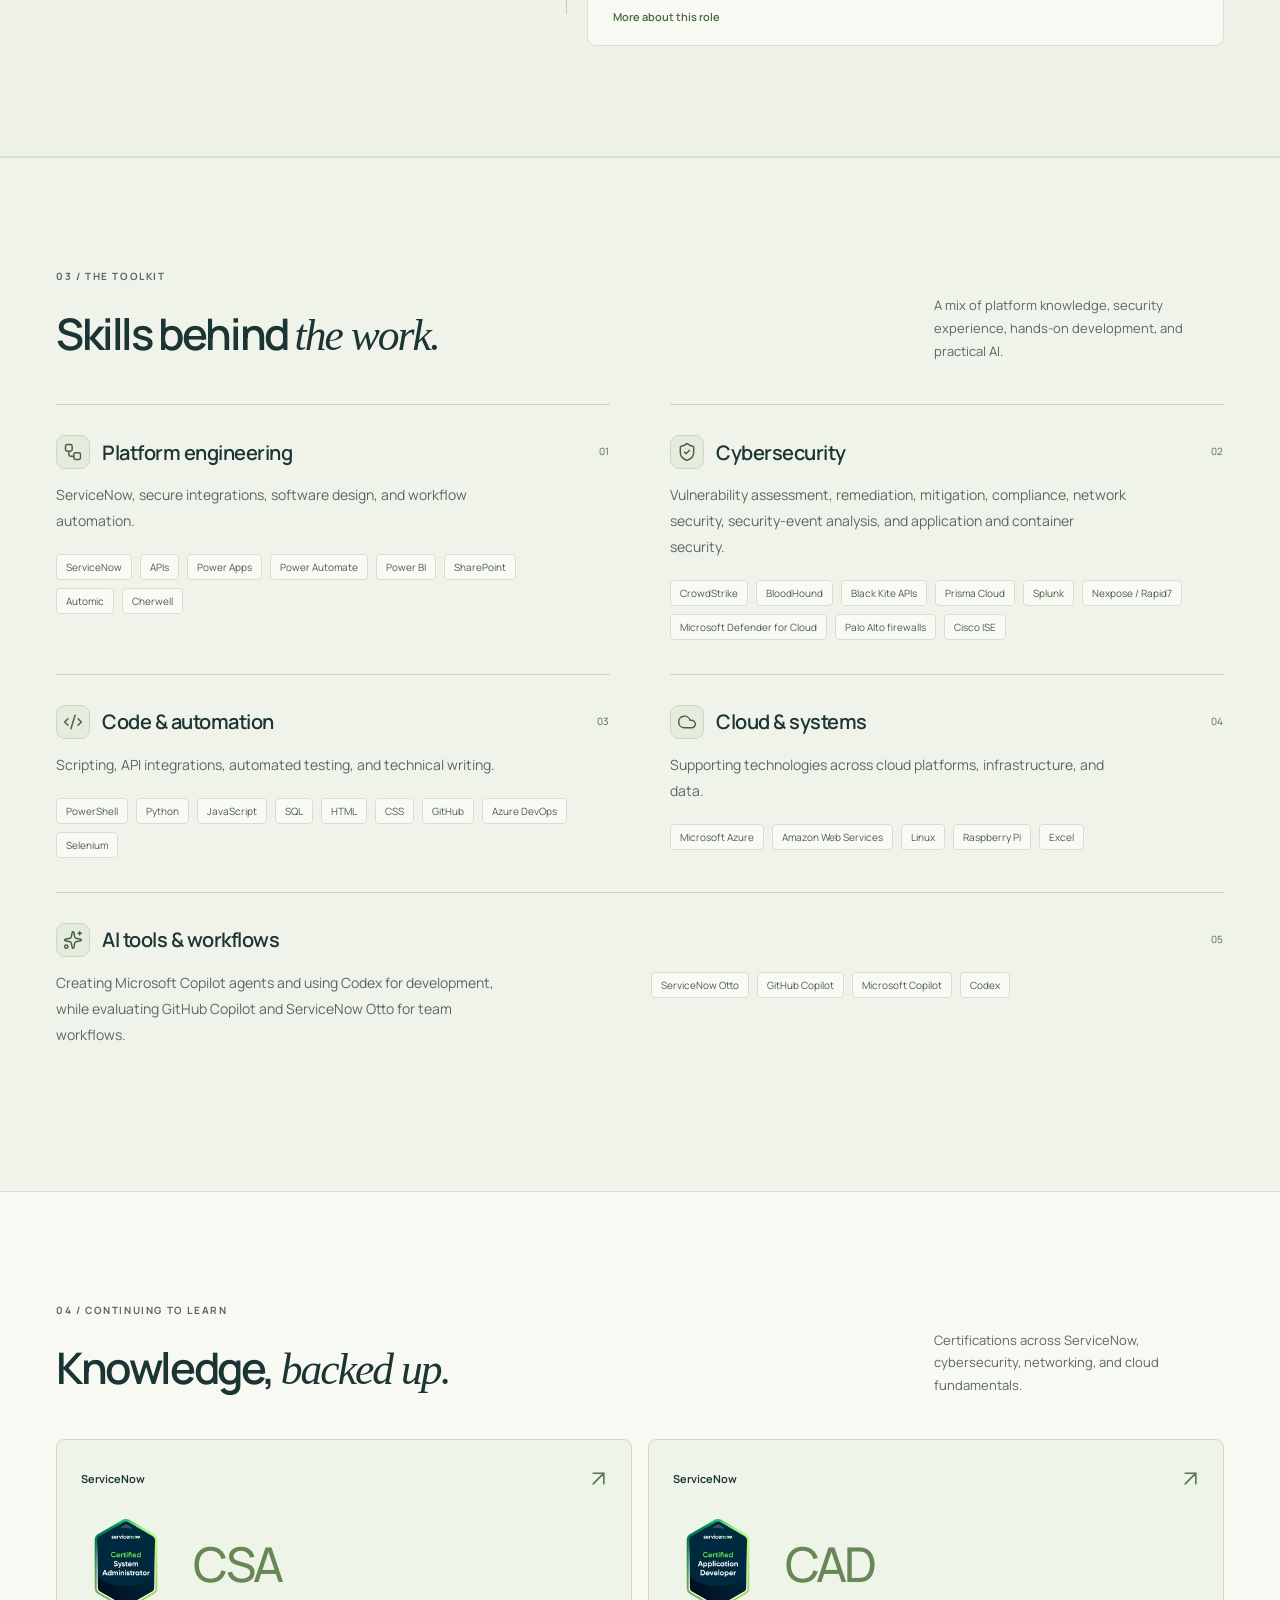
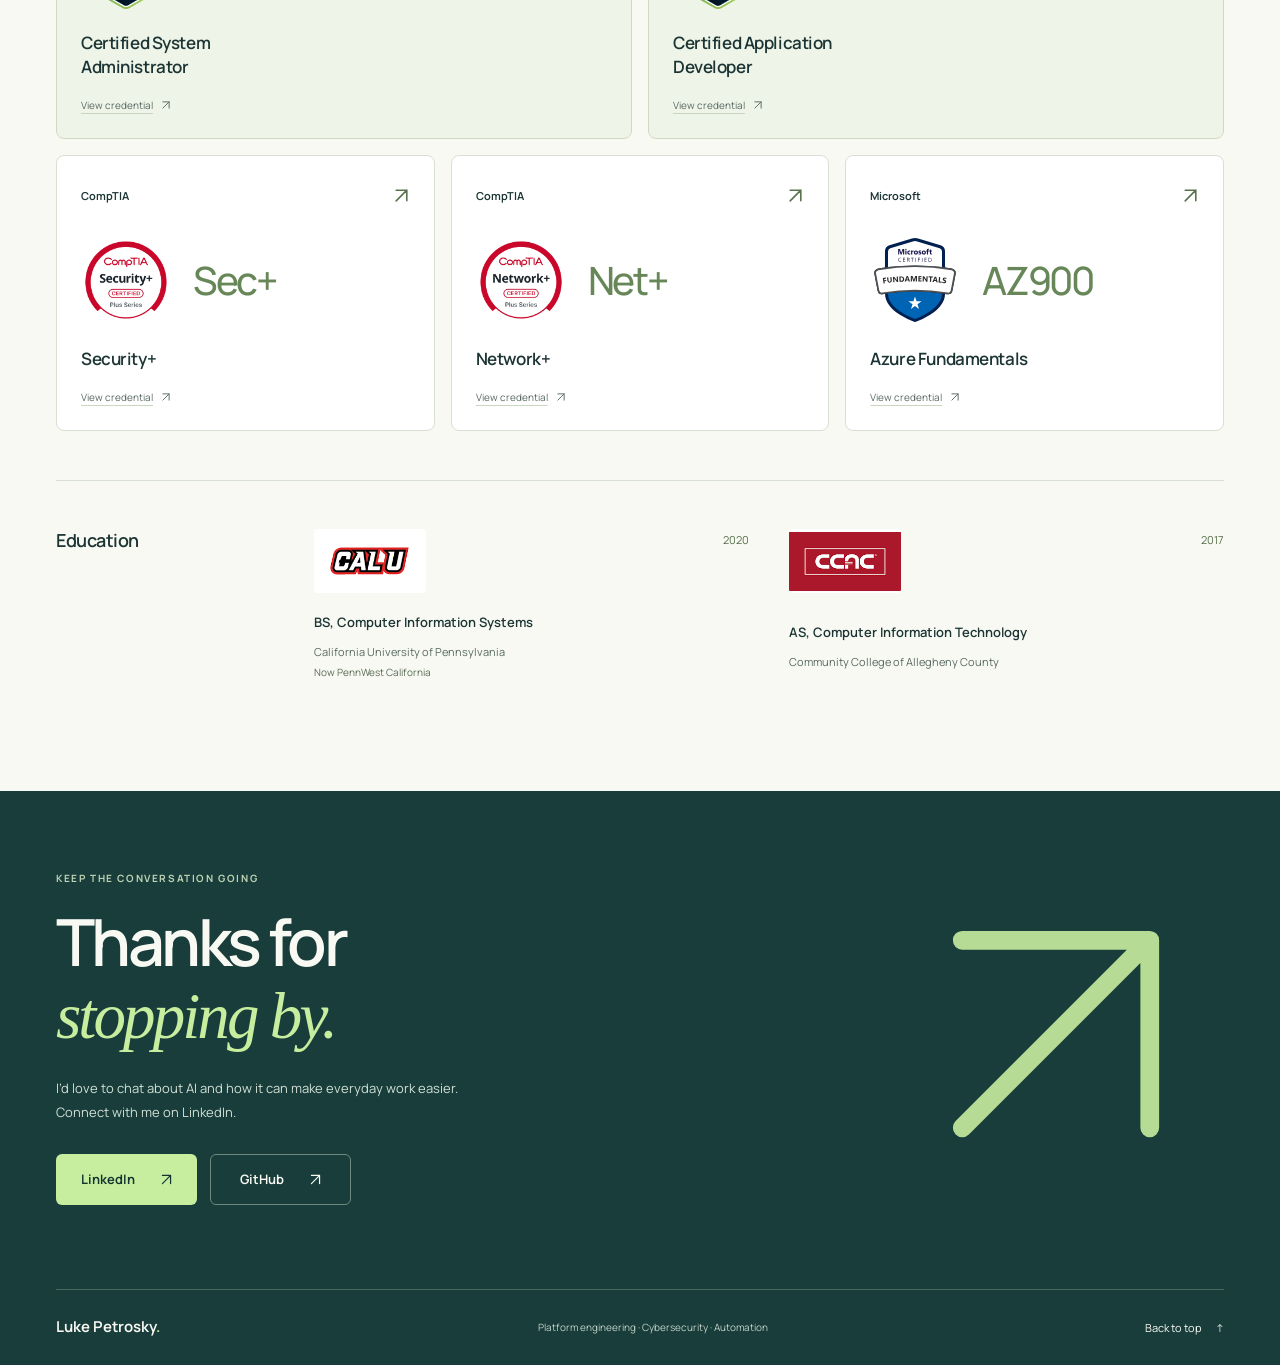
==== commit 45ee7e88: "Clarify platform engineering role and add Projects and Notes pages" ====
--- a/index.html
+++ b/index.html
@@ -13,8 +13,8 @@
   <meta property="og:url" content="https://petroskyluke.com/">
   <link rel="icon" href="assets/favicon.svg" type="image/svg+xml">
   <link rel="preload" href="assets/manrope-latin.woff2" as="font" type="font/woff2" crossorigin>
-  <link rel="stylesheet" href="styles.css?v=lucide-skills-1">
-  <script src="scripts.js?v=subtle-motion-1" defer></script>
+  <link rel="stylesheet" href="styles.css?v=pages-preview-2">
+  <script src="scripts.js?v=pages-preview-1" defer></script>
 </head>
 <body>
   <a class="skip-link" href="#main">Skip to content</a>
@@ -23,9 +23,12 @@
       <a class="brand" href="#top" aria-label="Luke Petrosky, back to top"><span class="monogram" aria-hidden="true">lp<span>.</span></span><span>Luke Petrosky</span></a>
       <button class="menu-toggle" type="button" aria-expanded="false" aria-controls="site-nav" hidden>Menu <span class="menu-icon" aria-hidden="true"></span></button>
       <nav class="site-nav" id="site-nav" aria-label="Main navigation">
+        <a href="/" aria-current="page">Home</a>
         <a href="#about">About</a>
         <a href="#experience">Experience</a>
         <a href="#skills">Expertise</a>
+        <a href="/projects/">Projects</a>
+        <a href="/notes/">Notes</a>
         <a class="nav-connect" href="#contact">Let’s connect <span aria-hidden="true"><svg class="icon icon-arrow" width="16" height="16" viewBox="0 0 16 16" aria-hidden="true" focusable="false"><path d="M3 13 13 3M3 3h10v10"/></svg></span></a>
       </nav>
     </div>
@@ -35,7 +38,8 @@
     <section class="hero wrap" id="top" aria-labelledby="hero-title">
       <div class="hero-copy">
         <p class="eyebrow"><span class="small-dot" aria-hidden="true"></span> Platform engineer at UPMC</p>
-        <h1 id="hero-title">Better systems.<br><span class="serif">Less busywork.</span></h1>
+        <h1 id="hero-title"><span class="hero-title-role">ServiceNow<br>Platform Engineer</span><span class="hero-title-focus">Cybersecurity &amp; Automation</span></h1>
+        <p class="hero-tagline">Better systems. <span class="serif">Less busywork.</span></p>
         <p class="hero-lead">I build and integrate solutions that help security teams work more efficiently.</p>
         <p class="hero-description">I’m Luke Petrosky. My work brings together ServiceNow, cybersecurity, and automation to make everyday processes work a little better.</p>
         <div class="hero-actions">
--- a/styles.css
+++ b/styles.css
@@ -65,10 +65,10 @@
 .brand { display: inline-flex; align-items: center; gap: 13px; font-size: 15px; font-weight: 750; white-space: nowrap; }
 .monogram { display: grid; place-content: center; position: relative; width: 39px; height: 39px; background: var(--green); border-radius: 9px; color: var(--paper); font-size: 23px; line-height: 1; letter-spacing: -.12em; padding-right: 5px; }
 .monogram span { position: absolute; right: 5px; bottom: 6px; color: var(--lime); font-size: 20px; }
-.site-nav { display: flex; align-items: center; gap: 29px; font-size: 12px; font-weight: 600; }
+.site-nav { display: flex; align-items: center; gap: 24px; font-size: 12px; font-weight: 600; }
 .site-nav a { padding-block: 11px; position: relative; }
 .site-nav a:not(.nav-connect)::after { content: ""; position: absolute; bottom: 5px; left: 0; right: 0; height: 2px; background: #6a8a49; transform: scaleX(0); transition: transform .2s; }
-.site-nav a:hover::after, .site-nav a[aria-current="location"]::after { transform: scaleX(1); }
+.site-nav a:hover::after, .site-nav a[aria-current="location"]::after, .site-nav a[aria-current="page"]::after { transform: scaleX(1); }
 .site-nav .nav-connect { border: 1px solid #b6c4b2; border-radius: 5px; padding: 10px 15px; margin-left: 7px; }
 .nav-connect span { margin-left: 13px; }
 .nav-connect:hover { background: var(--soft); }
@@ -78,9 +78,12 @@
 /* Opening */
 .hero { display: grid; grid-template-columns: 1.16fr 1fr; align-items: center; gap: 65px; padding-block: 77px 74px; }
 .hero-copy > .eyebrow { display: flex; align-items: center; gap: 10px; }
-.hero h1 { font-size: clamp(57px, 5.8vw, 80px); line-height: 1.08; margin-block: 24px 27px; }
-.hero h1 .serif { white-space: nowrap; }
-.hero-lead { max-width: 480px; font-size: 18px; font-weight: 550; line-height: 1.65; }
+.hero h1 { font-size: clamp(42px, 4.2vw, 58px); line-height: 1.1; letter-spacing: -.05em; margin-block: 24px 22px; }
+.hero-title-role, .hero-title-focus { display: block; }
+.hero-title-focus { margin-top: 16px; font-size: .47em; line-height: 1.35; font-weight: 550; letter-spacing: -.025em; color: #45633b; }
+.hero-tagline { font-size: 25px; line-height: 1.4; letter-spacing: -.035em; margin-bottom: 19px; }
+.hero-lead { max-width: 480px; font-size: 16px; font-weight: 550; line-height: 1.65; }
+.hero-tagline + .hero-lead { margin-top: 0; }
 .hero-description { max-width: 470px; font-size: 14px; line-height: 1.8; color: var(--muted); margin-top: 14px; }
 .hero-actions { display: flex; align-items: center; gap: 21px; flex-wrap: wrap; margin-top: 31px; }
 .hero-actions .button { margin-right: 2px; }
@@ -230,6 +233,16 @@
 .back-top { font-size: 11px; }
 .back-top span { margin-left: 12px; }
 
+/* Projects and notes share the homepage typography and navigation. */
+.page-intro { padding-block: 40px 60px; }
+.breadcrumbs { display: flex; align-items: center; gap: 13px; margin-bottom: 64px; font-size: 11px; color: var(--muted); }
+.breadcrumbs a { text-decoration: underline; text-underline-offset: 4px; }
+.page-intro h1 { font-size: clamp(48px, 5.4vw, 76px); line-height: 1.12; letter-spacing: -.05em; margin-block: 20px 24px; }
+.coming-soon-section { padding-bottom: 90px; }
+.coming-soon { padding: 42px; background: var(--soft); border: 1px solid var(--line); border-radius: 13px; }
+.coming-soon h2 { margin-bottom: 20px; font-size: 38px; }
+.coming-soon p { max-width: 620px; color: var(--muted); font-size: 16px; line-height: 1.85; }
+
 @media (min-width: 1500px) {
   .hero { padding-block: 93px; }
   .hero-art { padding: 32px; }
@@ -238,7 +251,7 @@
 @media (max-width: 1100px) {
   .wrap { width: calc(100% - 72px); }
   .hero { gap: 35px; }
-  .hero h1 { font-size: 61px; }
+  .hero h1 { font-size: 45px; }
   .hero-actions { gap: 17px; }
   .hero-actions .button { flex-basis: 100%; max-width: 230px; margin-right: 30px; }
   .site-nav { gap: 20px; }
@@ -253,9 +266,8 @@
   .education { grid-template-columns: 1fr 1fr; }
   .education > h3 { grid-column: 1 / -1; }
 }
-@media (max-width: 800px) {
+@media (max-width: 1080px) {
   html { scroll-padding-top: 85px; }
-  .wrap { width: calc(100% - 48px); }
   .header-inner { min-height: 72px; flex-wrap: wrap; gap: 0; }
   .brand { font-size: 14px; gap: 10px; }
   .monogram { width: 33px; height: 33px; font-size: 20px; }
@@ -266,8 +278,14 @@
   .js .site-nav a { padding: 11px 12px; }
   .js .menu-toggle { display: flex; }
   .site-nav a::after { display: none; }
+  .site-nav a[aria-current="page"] { color: #45633b; text-decoration: underline; text-underline-offset: 5px; }
+}
+@media (max-width: 800px) {
+  .wrap { width: calc(100% - 48px); }
   .hero { grid-template-columns: 1fr 1fr; gap: 23px; padding-block: 55px; }
-  .hero h1 { font-size: 47px; margin-top: 19px; }
+  .hero h1 { font-size: 35px; margin-top: 19px; }
+  .hero-title-focus { font-size: 20px; }
+  .hero-tagline { font-size: 21px; }
   .hero-lead { font-size: 15px; }
   .hero-description { font-size: 12px; }
   .hero-art { padding: 18px; }
@@ -304,6 +322,9 @@
   .education-item { gap: 12px; }
   .contact-inner h2 { font-size: 55px; }
   .contact-art { font-size: 200px; padding: 0; }
+  .page-intro { padding-bottom: 42px; }
+  .breadcrumbs { margin-bottom: 44px; }
+  .coming-soon { padding: 32px; }
 }
 @media (max-width: 580px) {
   .wrap { width: calc(100% - 40px); }
@@ -311,7 +332,9 @@
   h2 { font-size: 36px; }
   .section-index { margin-bottom: 17px; }
   .hero { grid-template-columns: 1fr; gap: 37px; padding-block: 46px 35px; }
-  .hero h1 { font-size: clamp(44px, 11.5vw, 65px); margin-block: 22px; }
+  .hero h1 { font-size: clamp(35px, 8.8vw, 48px); margin-block: 22px; }
+  .hero-title-focus { font-size: clamp(19px, 4.8vw, 25px); }
+  .hero-tagline { font-size: 22px; }
   .hero-lead { font-size: 17px; }
   .hero-description { font-size: 13px; }
   .hero-actions { gap: 20px; margin-top: 26px; }
@@ -379,6 +402,13 @@
   .site-footer { flex-wrap: wrap; gap: 16px; padding-block: 25px; }
   .site-footer > span { order: 3; width: 100%; font-size: 9px; }
   .footer-name { font-size: 14px; }
+  .page-intro { padding-top: 25px; }
+  .breadcrumbs { margin-bottom: 38px; }
+  .page-intro h1 { font-size: 46px; }
+  .coming-soon-section { padding-bottom: 60px; }
+  .coming-soon { padding: 28px 23px; }
+  .coming-soon h2 { font-size: 32px; }
+  .coming-soon p { font-size: 15px; }
 }
 @media (prefers-reduced-motion: reduce) {
   html { scroll-behavior: auto; }
